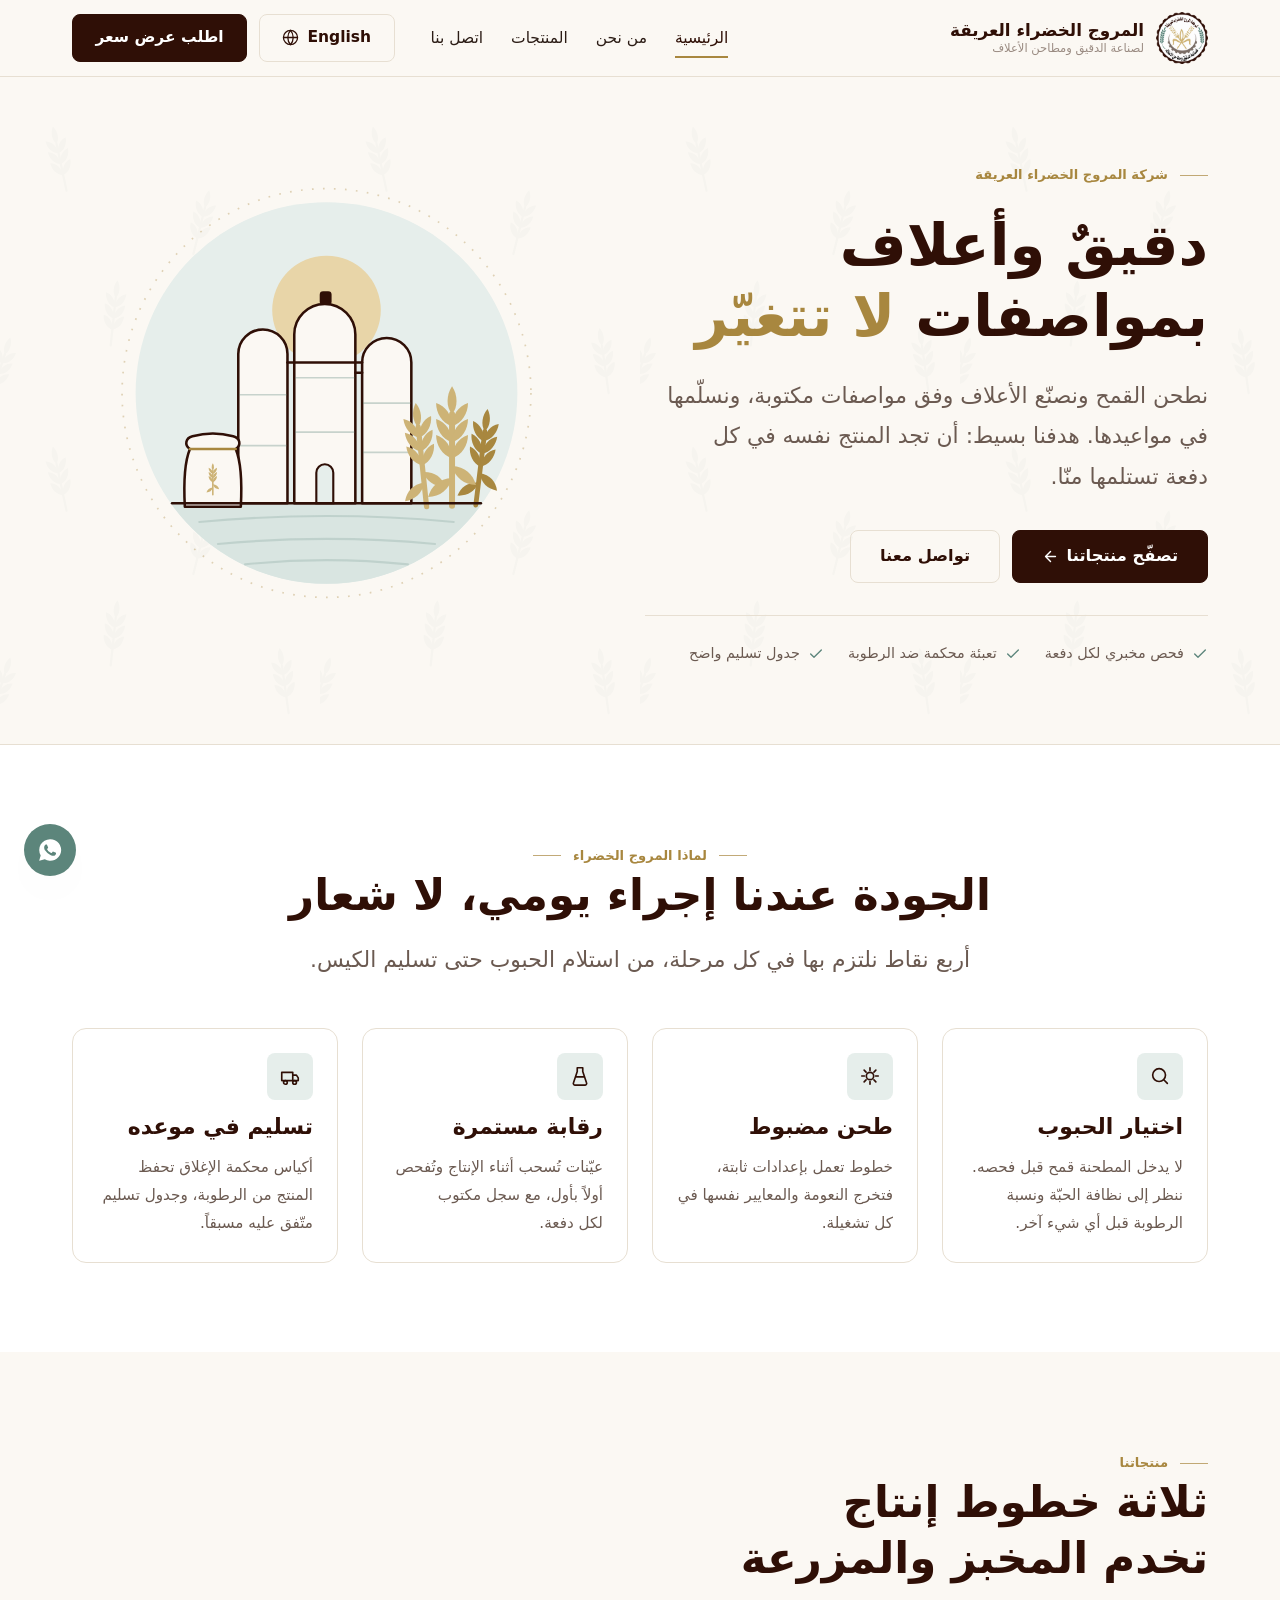
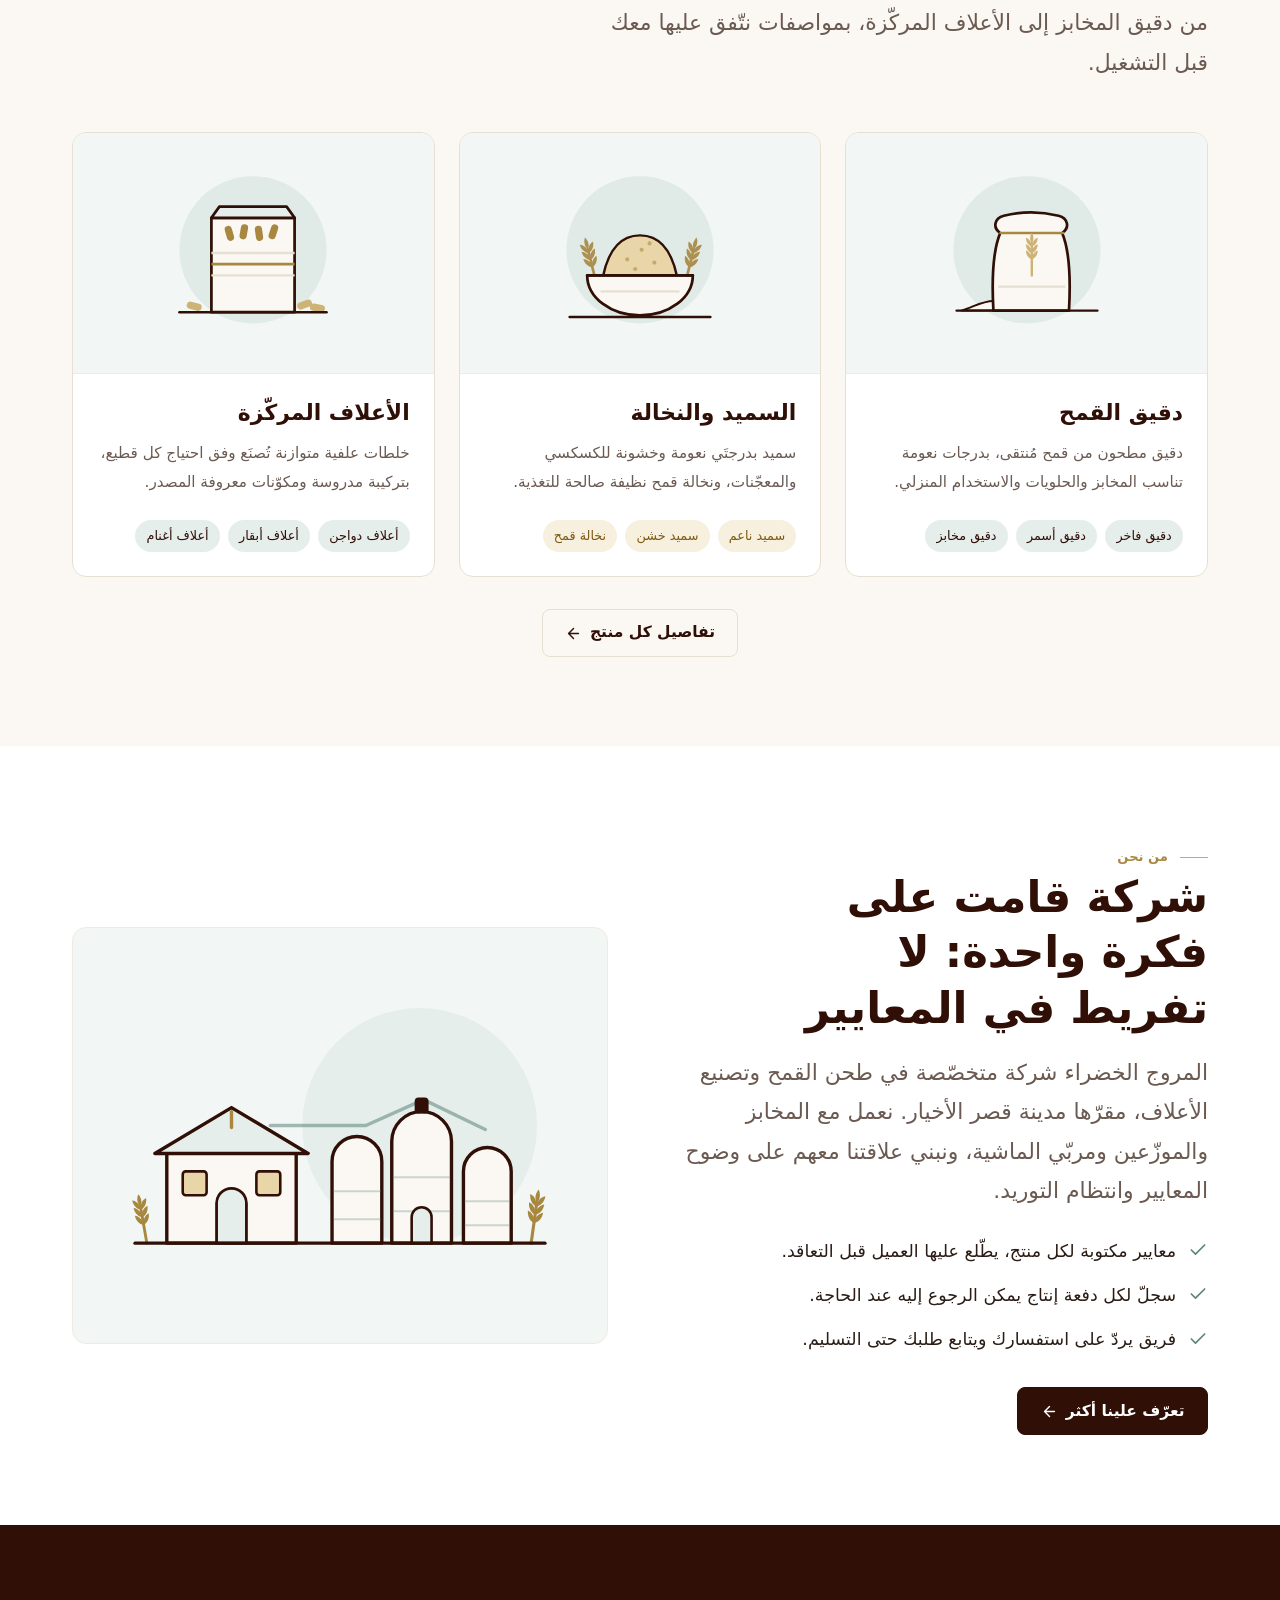
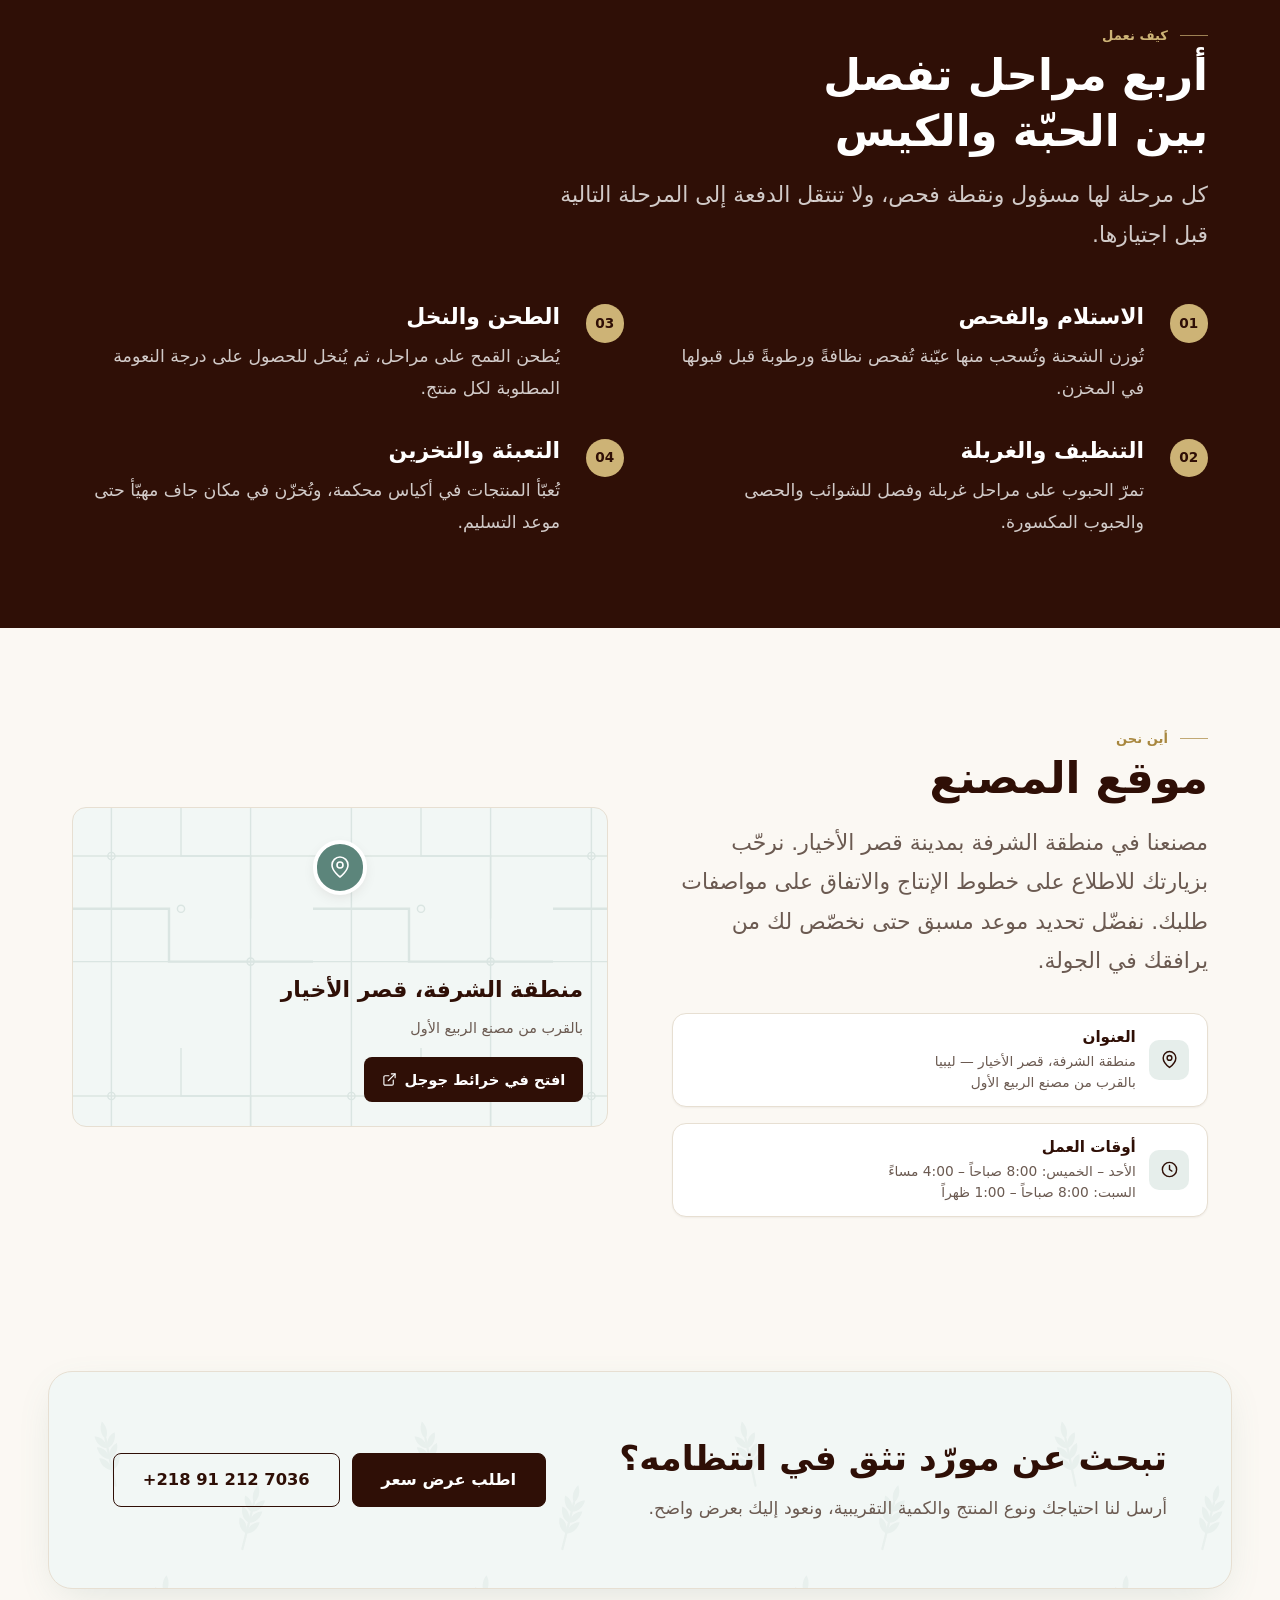
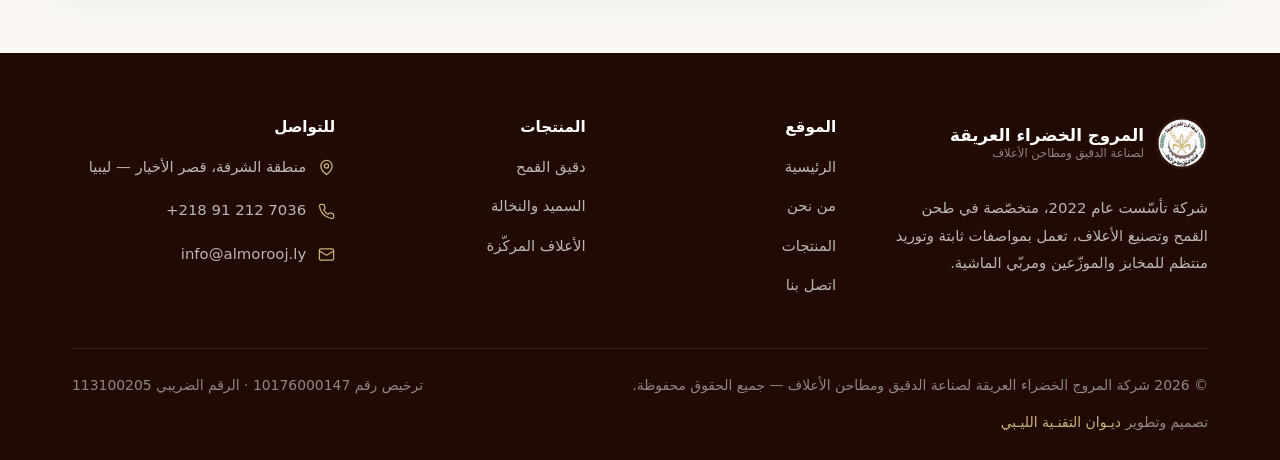
==== index.html @ a8f5e4ac "refactor: remove product offers from JSON-LD schema on index pages" ====
<!DOCTYPE html>
<html lang="ar" dir="rtl">
<head>
<meta charset="utf-8">
<meta name="viewport" content="width=device-width, initial-scale=1">

<title>المروج الخضراء العريقة | صناعة الدقيق ومطاحن الأعلاف</title>
<meta name="description" content="مصنع دقيق وأعلاف في قصر الأخيار، ليبيا. دقيق قمح بأنواعه، سميد ونخالة، وأعلاف مركّزة للدواجن والماشية — بمواصفات ثابتة وتسليم منتظم.">
<meta name="author" content="شركة المروج الخضراء العريقة لصناعة الدقيق ومطاحن الأعلاف">
<meta name="theme-color" content="#2f0f06">
<link rel="canonical" href="https://almorooj.ly/">
<link rel="alternate" hreflang="ar" href="https://almorooj.ly/">
<link rel="alternate" hreflang="en" href="https://almorooj.ly/en/">
<link rel="alternate" hreflang="x-default" href="https://almorooj.ly/">

<!-- مشاركة على الشبكات الاجتماعية -->
<meta property="og:type" content="website">
<meta property="og:locale" content="ar_LY">
<meta property="og:locale:alternate" content="en_US">
<meta property="og:site_name" content="المروج الخضراء العريقة">
<meta property="og:title" content="المروج الخضراء العريقة | صناعة الدقيق ومطاحن الأعلاف">
<meta property="og:description" content="دقيق قمح بأنواعه، سميد ونخالة، وأعلاف مركّزة للدواجن والماشية — بمواصفات ثابتة وتسليم منتظم.">
<meta property="og:url" content="https://almorooj.ly/">
<meta property="og:image" content="https://almorooj.ly/assets/img/og-image.png">
<meta property="og:image:width" content="1200">
<meta property="og:image:height" content="630">
<meta name="twitter:card" content="summary_large_image">

<!-- الأيقونات -->
<link rel="icon" href="assets/img/favicon.svg" type="image/svg+xml">
<link rel="icon" href="assets/img/favicon-32.png" sizes="32x32" type="image/png">
<link rel="icon" href="assets/img/favicon-192.png" sizes="192x192" type="image/png">
<link rel="apple-touch-icon" href="assets/img/apple-touch-icon.png">
<link rel="manifest" href="site.webmanifest">

<!-- الخطوط والأنماط -->
<link rel="preload" href="assets/fonts/ibm-plex-sans-arabic-400-arabic.woff2" as="font" type="font/woff2" crossorigin>
<link rel="preload" href="assets/fonts/ibm-plex-sans-arabic-600-arabic.woff2" as="font" type="font/woff2" crossorigin>
<link rel="stylesheet" href="assets/css/fonts.css">
<link rel="stylesheet" href="assets/css/base.css">
<link rel="stylesheet" href="assets/css/components.css">
<script src="assets/js/main.js" defer></script>
<noscript><style>.reveal { opacity: 1; transform: none; }</style></noscript>

<!-- بيانات منظّمة لمحركات البحث -->
<script type="application/ld+json">
{
  "@context": "https://schema.org",
  "@type": ["Organization", "LocalBusiness"],
  "@id": "https://almorooj.ly/#organization",
  "name": "شركة المروج الخضراء العريقة لصناعة الدقيق ومطاحن الأعلاف",
  "alternateName": "Al Morooj Al Khadra for Flour and Feed Mills",
  "url": "https://almorooj.ly/",
  "logo": "https://almorooj.ly/assets/img/logo.png",
  "image": "https://almorooj.ly/assets/img/og-image.png",
  "description": "صناعة دقيق القمح بأنواعه والسميد والنخالة والأعلاف المركّزة للدواجن والماشية.",
  "foundingDate": "2022",
  "email": "info@almorooj.ly",
  "telephone": "+218-91-212-7036",
  "taxID": "113100205",
  "identifier": [
    {
      "@type": "PropertyValue",
      "name": "رقم الترخيص التجاري",
      "value": "10176000147"
    }
  ],
  "address": {
    "@type": "PostalAddress",
    "streetAddress": "منطقة الشرفة، بالقرب من مصنع الربيع الأول",
    "addressLocality": "قصر الأخيار",
    "addressCountry": "LY"
  },
  "geo": {
    "@type": "GeoCoordinates",
    "latitude": 32.711168,
    "longitude": 13.828488
  },
  "hasMap": "https://www.google.com/maps/search/?api=1&query=32.711167,13.8285",
  "openingHoursSpecification": [
    {
      "@type": "OpeningHoursSpecification",
      "dayOfWeek": ["Sunday", "Monday", "Tuesday", "Wednesday", "Thursday"],
      "opens": "08:00",
      "closes": "16:00"
    },
    {
      "@type": "OpeningHoursSpecification",
      "dayOfWeek": "Saturday",
      "opens": "08:00",
      "closes": "13:00"
    }
  ]
}
</script>
</head>

<body>
<a class="skip-link" href="#main">تخطَّ إلى المحتوى</a>

<!-- ══════════ الترويسة ══════════ -->
<header class="site-header">
  <div class="container site-header__inner">
    <a class="brand" href="index.html" aria-label="المروج الخضراء العريقة — الصفحة الرئيسية">
      <img class="brand__mark" src="assets/img/logo-small.png" alt="" width="160" height="160">
      <span class="brand__text">
        <span class="brand__name">المروج الخضراء العريقة</span>
        <span class="brand__sub">لصناعة الدقيق ومطاحن الأعلاف</span>
      </span>
    </a>

    <button class="nav-toggle" type="button" aria-expanded="false" aria-controls="primary-nav" aria-label="فتح القائمة">
      <span></span>
    </button>

    <nav class="nav" id="primary-nav" aria-label="التنقل الرئيسي">
      <ul class="nav__list">
        <li><a class="nav__link" href="index.html" aria-current="page">الرئيسية</a></li>
        <li><a class="nav__link" href="about.html">من نحن</a></li>
        <li><a class="nav__link" href="products.html">المنتجات</a></li>
        <li><a class="nav__link" href="contact.html">اتصل بنا</a></li>
      </ul>
      <div class="nav__actions">
        <a class="lang-switch" href="en/index.html" hreflang="en" lang="en" dir="ltr">
          <svg viewBox="0 0 24 24" fill="none" stroke="currentColor" stroke-width="1.8" aria-hidden="true"><circle cx="12" cy="12" r="10"/><path d="M2 12h20M12 2a15 15 0 0 1 0 20 15 15 0 0 1 0-20z"/></svg>
          English
        </a>
        <a class="btn" href="contact.html">اطلب عرض سعر</a>
      </div>
    </nav>
  </div>
</header>

<main id="main">

  <!-- ══════════ الواجهة ══════════ -->
  <section class="hero">
    <div class="container hero__inner">
      <div>
        <span class="eyebrow">شركة المروج الخضراء العريقة</span>
        <h1 class="hero__title">دقيقٌ وأعلاف<br>بمواصفات <em>لا تتغيّر</em></h1>
        <p class="hero__text">
          نطحن القمح ونصنّع الأعلاف وفق مواصفات مكتوبة، ونسلّمها في مواعيدها.
          هدفنا بسيط: أن تجد المنتج نفسه في كل دفعة تستلمها منّا.
        </p>

        <div class="hero__actions">
          <a class="btn btn--lg" href="products.html">
            تصفّح منتجاتنا
            <svg class="btn__arrow" viewBox="0 0 24 24" fill="none" stroke="currentColor" stroke-width="2" stroke-linecap="round" stroke-linejoin="round" aria-hidden="true"><path d="M19 12H5m7-7-7 7 7 7"/></svg>
          </a>
          <a class="btn btn--ghost btn--lg" href="contact.html">تواصل معنا</a>
        </div>

        <ul class="hero__badges">
          <li class="hero__badge">
            <svg viewBox="0 0 24 24" fill="none" stroke="currentColor" stroke-width="2" stroke-linecap="round" stroke-linejoin="round" aria-hidden="true"><path d="M20 6 9 17l-5-5"/></svg>
            فحص مخبري لكل دفعة
          </li>
          <li class="hero__badge">
            <svg viewBox="0 0 24 24" fill="none" stroke="currentColor" stroke-width="2" stroke-linecap="round" stroke-linejoin="round" aria-hidden="true"><path d="M20 6 9 17l-5-5"/></svg>
            تعبئة محكمة ضد الرطوبة
          </li>
          <li class="hero__badge">
            <svg viewBox="0 0 24 24" fill="none" stroke="currentColor" stroke-width="2" stroke-linecap="round" stroke-linejoin="round" aria-hidden="true"><path d="M20 6 9 17l-5-5"/></svg>
            جدول تسليم واضح
          </li>
        </ul>
      </div>

      <div class="hero__figure">
        <img src="assets/img/illus-hero.svg" alt="صوامع لتخزين الحبوب وسنابل قمح وكيس دقيق" width="600" height="540" fetchpriority="high">
      </div>
    </div>
  </section>

  <!-- ══════════ المزايا ══════════ -->
  <section class="section section--paper">
    <div class="container">
      <div class="section-head section-head--center reveal">
        <span class="eyebrow">لماذا المروج الخضراء</span>
        <h2>الجودة عندنا إجراء يومي، لا شعار</h2>
        <p>أربع نقاط نلتزم بها في كل مرحلة، من استلام الحبوب حتى تسليم الكيس.</p>
      </div>

      <div class="grid grid--4">
        <article class="feature reveal">
          <span class="feature__icon" aria-hidden="true">
            <svg viewBox="0 0 24 24" fill="none" stroke="currentColor" stroke-width="1.8" stroke-linecap="round" stroke-linejoin="round"><circle cx="11" cy="11" r="7"/><path d="m20 20-3.6-3.6"/></svg>
          </span>
          <h3>اختيار الحبوب</h3>
          <p>لا يدخل المطحنة قمح قبل فحصه. ننظر إلى نظافة الحبّة ونسبة الرطوبة قبل أي شيء آخر.</p>
        </article>

        <article class="feature reveal">
          <span class="feature__icon" aria-hidden="true">
            <svg viewBox="0 0 24 24" fill="none" stroke="currentColor" stroke-width="1.8" stroke-linecap="round" stroke-linejoin="round"><path d="M12 3v3M12 18v3M3 12h3M18 12h3M5.6 5.6l2.1 2.1M16.3 16.3l2.1 2.1M5.6 18.4l2.1-2.1M16.3 7.7l2.1-2.1"/><circle cx="12" cy="12" r="4"/></svg>
          </span>
          <h3>طحن مضبوط</h3>
          <p>خطوط تعمل بإعدادات ثابتة، فتخرج النعومة والمعايير نفسها في كل تشغيلة.</p>
        </article>

        <article class="feature reveal">
          <span class="feature__icon" aria-hidden="true">
            <svg viewBox="0 0 24 24" fill="none" stroke="currentColor" stroke-width="1.8" stroke-linecap="round" stroke-linejoin="round"><path d="M9 3h6v4l4 12a2 2 0 0 1-2 3H7a2 2 0 0 1-2-3l4-12z"/><path d="M8 13h8"/></svg>
          </span>
          <h3>رقابة مستمرة</h3>
          <p>عيّنات تُسحب أثناء الإنتاج وتُفحص أولاً بأول، مع سجل مكتوب لكل دفعة.</p>
        </article>

        <article class="feature reveal">
          <span class="feature__icon" aria-hidden="true">
            <svg viewBox="0 0 24 24" fill="none" stroke="currentColor" stroke-width="1.8" stroke-linecap="round" stroke-linejoin="round"><path d="M3 8h12v9H3zM15 11h4l2 3v3h-6z"/><circle cx="7" cy="19" r="2"/><circle cx="17" cy="19" r="2"/></svg>
          </span>
          <h3>تسليم في موعده</h3>
          <p>أكياس محكمة الإغلاق تحفظ المنتج من الرطوبة، وجدول تسليم متّفق عليه مسبقاً.</p>
        </article>
      </div>
    </div>
  </section>

  <!-- ══════════ المنتجات ══════════ -->
  <section class="section">
    <div class="container">
      <div class="section-head reveal">
        <span class="eyebrow">منتجاتنا</span>
        <h2>ثلاثة خطوط إنتاج تخدم المخبز والمزرعة</h2>
        <p>من دقيق المخابز إلى الأعلاف المركّزة، بمواصفات نتّفق عليها معك قبل التشغيل.</p>
      </div>

      <div class="grid grid--3">
        <article class="product-card reveal">
          <div class="product-card__figure">
            <img src="assets/img/illus-flour.svg" alt="كيس دقيق قمح" width="220" height="220" loading="lazy">
          </div>
          <div class="product-card__body">
            <h3>دقيق القمح</h3>
            <p>دقيق مطحون من قمح مُنتقى، بدرجات نعومة تناسب المخابز والحلويات والاستخدام المنزلي.</p>
            <div class="product-card__list">
              <span class="tag">دقيق فاخر</span>
              <span class="tag">دقيق أسمر</span>
              <span class="tag">دقيق مخابز</span>
            </div>
          </div>
        </article>

        <article class="product-card reveal">
          <div class="product-card__figure">
            <img src="assets/img/illus-semolina.svg" alt="سميد ونخالة قمح" width="220" height="220" loading="lazy">
          </div>
          <div class="product-card__body">
            <h3>السميد والنخالة</h3>
            <p>سميد بدرجتَي نعومة وخشونة للكسكسي والمعجّنات، ونخالة قمح نظيفة صالحة للتغذية.</p>
            <div class="product-card__list">
              <span class="tag tag--wheat">سميد ناعم</span>
              <span class="tag tag--wheat">سميد خشن</span>
              <span class="tag tag--wheat">نخالة قمح</span>
            </div>
          </div>
        </article>

        <article class="product-card reveal">
          <div class="product-card__figure">
            <img src="assets/img/illus-feed.svg" alt="أكياس أعلاف مركّزة" width="220" height="220" loading="lazy">
          </div>
          <div class="product-card__body">
            <h3>الأعلاف المركّزة</h3>
            <p>خلطات علفية متوازنة تُصنَع وفق احتياج كل قطيع، بتركيبة مدروسة ومكوّنات معروفة المصدر.</p>
            <div class="product-card__list">
              <span class="tag">أعلاف دواجن</span>
              <span class="tag">أعلاف أبقار</span>
              <span class="tag">أعلاف أغنام</span>
            </div>
          </div>
        </article>
      </div>

      <p class="text-center" style="margin-block-start: var(--sp-6)">
        <a class="btn btn--ghost" href="products.html">
          تفاصيل كل منتج
          <svg class="btn__arrow" viewBox="0 0 24 24" fill="none" stroke="currentColor" stroke-width="2" stroke-linecap="round" stroke-linejoin="round" aria-hidden="true"><path d="M19 12H5m7-7-7 7 7 7"/></svg>
        </a>
      </p>
    </div>
  </section>

  <!-- ══════════ نبذة ══════════ -->
  <section class="section section--paper">
    <div class="container split">
      <div class="reveal">
        <span class="eyebrow">من نحن</span>
        <h2>شركة قامت على فكرة واحدة: لا تفريط في المعايير</h2>
        <p class="lead" style="margin-block-start: var(--sp-4)">
          المروج الخضراء شركة متخصّصة في طحن القمح وتصنيع الأعلاف، مقرّها مدينة قصر الأخيار. نعمل مع المخابز
          والموزّعين ومربّي الماشية، ونبني علاقتنا معهم على وضوح المعايير وانتظام التوريد.
        </p>
        <ul class="check-list">
          <li>
            <svg viewBox="0 0 24 24" fill="none" stroke="currentColor" stroke-width="2" stroke-linecap="round" stroke-linejoin="round" aria-hidden="true"><path d="M20 6 9 17l-5-5"/></svg>
            <span>معايير مكتوبة لكل منتج، يطّلع عليها العميل قبل التعاقد.</span>
          </li>
          <li>
            <svg viewBox="0 0 24 24" fill="none" stroke="currentColor" stroke-width="2" stroke-linecap="round" stroke-linejoin="round" aria-hidden="true"><path d="M20 6 9 17l-5-5"/></svg>
            <span>سجلّ لكل دفعة إنتاج يمكن الرجوع إليه عند الحاجة.</span>
          </li>
          <li>
            <svg viewBox="0 0 24 24" fill="none" stroke="currentColor" stroke-width="2" stroke-linecap="round" stroke-linejoin="round" aria-hidden="true"><path d="M20 6 9 17l-5-5"/></svg>
            <span>فريق يردّ على استفسارك ويتابع طلبك حتى التسليم.</span>
          </li>
        </ul>
        <p style="margin-block-start: var(--sp-6)">
          <a class="btn" href="about.html">
            تعرّف علينا أكثر
            <svg class="btn__arrow" viewBox="0 0 24 24" fill="none" stroke="currentColor" stroke-width="2" stroke-linecap="round" stroke-linejoin="round" aria-hidden="true"><path d="M19 12H5m7-7-7 7 7 7"/></svg>
          </a>
        </p>
      </div>

      <div class="split__figure reveal">
        <img src="assets/img/illus-mill.svg" alt="مبنى المطحنة وصوامع تخزين الحبوب" width="440" height="320" loading="lazy">
      </div>
    </div>
  </section>

  <!-- ══════════ مراحل الإنتاج ══════════ -->
  <section class="section section--dark">
    <div class="container">
      <div class="section-head reveal">
        <span class="eyebrow">كيف نعمل</span>
        <h2>أربع مراحل تفصل بين الحبّة والكيس</h2>
        <p class="lead">كل مرحلة لها مسؤول ونقطة فحص، ولا تنتقل الدفعة إلى المرحلة التالية قبل اجتيازها.</p>
      </div>

      <div class="grid grid--2" style="--sp-5: var(--sp-6)">
        <ol class="steps reveal">
          <li class="step">
            <h3>الاستلام والفحص</h3>
            <p>تُوزن الشحنة وتُسحب منها عيّنة تُفحص نظافةً ورطوبةً قبل قبولها في المخزن.</p>
          </li>
          <li class="step">
            <h3>التنظيف والغربلة</h3>
            <p>تمرّ الحبوب على مراحل غربلة وفصل للشوائب والحصى والحبوب المكسورة.</p>
          </li>
        </ol>
        <ol class="steps reveal" start="3">
          <li class="step" style="counter-increment: step 3">
            <h3>الطحن والنخل</h3>
            <p>يُطحن القمح على مراحل، ثم يُنخل للحصول على درجة النعومة المطلوبة لكل منتج.</p>
          </li>
          <li class="step">
            <h3>التعبئة والتخزين</h3>
            <p>تُعبّأ المنتجات في أكياس محكمة، وتُخزّن في مكان جاف مهيّأ حتى موعد التسليم.</p>
          </li>
        </ol>
      </div>
    </div>
  </section>

  <!-- ══════════ الموقع ══════════ -->
  <section class="section">
    <div class="container split">
      <div class="reveal">
        <span class="eyebrow">أين نحن</span>
        <h2>موقع المصنع</h2>
        <p class="lead" style="margin-block-start: var(--sp-4)">
          مصنعنا في منطقة الشرفة بمدينة قصر الأخيار. نرحّب بزيارتك للاطلاع على خطوط الإنتاج والاتفاق على مواصفات طلبك.
          نفضّل تحديد موعد مسبق حتى نخصّص لك من يرافقك في الجولة.
        </p>

        <div class="grid" style="margin-block-start: var(--sp-6); gap: var(--sp-4)">
          <div class="contact-card">
            <span class="contact-card__icon" aria-hidden="true">
              <svg viewBox="0 0 24 24" fill="none" stroke="currentColor" stroke-width="1.8" stroke-linecap="round" stroke-linejoin="round"><path d="M20 10c0 6-8 12-8 12s-8-6-8-12a8 8 0 0 1 16 0z"/><circle cx="12" cy="10" r="3"/></svg>
            </span>
            <div>
              <h3>العنوان</h3>
              <p>منطقة الشرفة، قصر الأخيار — ليبيا<br><span class="muted">بالقرب من مصنع الربيع الأول</span></p>
            </div>
          </div>

          <div class="contact-card">
            <span class="contact-card__icon" aria-hidden="true">
              <svg viewBox="0 0 24 24" fill="none" stroke="currentColor" stroke-width="1.8" stroke-linecap="round" stroke-linejoin="round"><circle cx="12" cy="12" r="9"/><path d="M12 7v5l3 2"/></svg>
            </span>
            <div>
              <h3>أوقات العمل</h3>
              <p>الأحد – الخميس: 8:00 صباحاً – 4:00 مساءً<br>السبت: 8:00 صباحاً – 1:00 ظهراً</p>
            </div>
          </div>
        </div>
      </div>

      <!-- ضغطة واحدة تفتح تطبيق خرائط جوجل على الجوال، أو تبويباً جديداً على الحاسوب -->
      <a class="map-card reveal" href="https://www.google.com/maps/search/?api=1&amp;query=32.711167%2C13.8285" target="_blank" rel="noopener">
        <span class="map-card__pin" aria-hidden="true">
          <svg viewBox="0 0 24 24" fill="none" stroke="currentColor" stroke-width="1.6" stroke-linecap="round" stroke-linejoin="round"><path d="M20 10c0 6-8 12-8 12s-8-6-8-12a8 8 0 0 1 16 0z"/><circle cx="12" cy="10" r="3"/></svg>
        </span>
        <span class="map-card__body">
          <strong>منطقة الشرفة، قصر الأخيار</strong>
          <small>بالقرب من مصنع الربيع الأول</small>
        </span>
        <span class="map-card__cta">
          افتح في خرائط جوجل
          <svg viewBox="0 0 24 24" fill="none" stroke="currentColor" stroke-width="1.8" stroke-linecap="round" stroke-linejoin="round" aria-hidden="true"><path d="M15 3h6v6"/><path d="M10 14 21 3"/><path d="M18 13v6a2 2 0 0 1-2 2H5a2 2 0 0 1-2-2V8a2 2 0 0 1 2-2h6"/></svg>
        </span>
      </a>
    </div>
  </section>

  <!-- ══════════ دعوة للتواصل ══════════ -->
  <section class="cta-band">
    <div class="container cta-band__inner">
      <div>
        <h2>تبحث عن مورّد تثق في انتظامه؟</h2>
        <p>أرسل لنا احتياجك ونوع المنتج والكمية التقريبية، ونعود إليك بعرض واضح.</p>
      </div>
      <div class="cta-band__actions">
        <a class="btn btn--light btn--lg" href="contact.html">اطلب عرض سعر</a>
        <a class="btn btn--wheat btn--lg" href="tel:+218912127036" dir="ltr">+218 91 212 7036</a>
      </div>
    </div>
  </section>

</main>

<!-- ══════════ التذييل ══════════ -->
<footer class="site-footer">
  <div class="container">
    <div class="site-footer__grid">
      <div>
        <div class="brand">
          <img class="brand__mark" src="assets/img/logo-small.png" alt="" width="160" height="160" loading="lazy">
          <span class="brand__text">
            <span class="brand__name">المروج الخضراء العريقة</span>
            <span class="brand__sub">لصناعة الدقيق ومطاحن الأعلاف</span>
          </span>
        </div>
        <p class="site-footer__about">
          شركة تأسّست عام <span dir="ltr">2022</span>، متخصّصة في طحن القمح وتصنيع الأعلاف،
          تعمل بمواصفات ثابتة وتوريد منتظم للمخابز والموزّعين ومربّي الماشية.
        </p>
      </div>

      <nav aria-label="روابط الموقع">
        <h4>الموقع</h4>
        <ul class="footer-links">
          <li><a href="index.html">الرئيسية</a></li>
          <li><a href="about.html">من نحن</a></li>
          <li><a href="products.html">المنتجات</a></li>
          <li><a href="contact.html">اتصل بنا</a></li>
        </ul>
      </nav>

      <nav aria-label="روابط المنتجات">
        <h4>المنتجات</h4>
        <ul class="footer-links">
          <li><a href="products.html#flour">دقيق القمح</a></li>
          <li><a href="products.html#semolina">السميد والنخالة</a></li>
          <li><a href="products.html#feed">الأعلاف المركّزة</a></li>
        </ul>
      </nav>

      <div>
        <h4>للتواصل</h4>
        <ul class="footer-contact">
          <li>
            <svg viewBox="0 0 24 24" fill="none" stroke="currentColor" stroke-width="1.8" stroke-linecap="round" stroke-linejoin="round" aria-hidden="true"><path d="M20 10c0 6-8 12-8 12s-8-6-8-12a8 8 0 0 1 16 0z"/><circle cx="12" cy="10" r="3"/></svg>
            <span>منطقة الشرفة، قصر الأخيار — ليبيا</span>
          </li>
          <li>
            <svg viewBox="0 0 24 24" fill="none" stroke="currentColor" stroke-width="1.8" stroke-linecap="round" stroke-linejoin="round" aria-hidden="true"><path d="M22 16.9v3a2 2 0 0 1-2.2 2 19.8 19.8 0 0 1-8.6-3.1 19.5 19.5 0 0 1-6-6A19.8 19.8 0 0 1 2.1 4.2 2 2 0 0 1 4.1 2h3a2 2 0 0 1 2 1.7c.1 1 .4 1.9.7 2.8a2 2 0 0 1-.5 2.1L8.1 9.9a16 16 0 0 0 6 6l1.3-1.3a2 2 0 0 1 2.1-.4c.9.3 1.8.5 2.8.6a2 2 0 0 1 1.7 2.1z"/></svg>
            <a href="tel:+218912127036" dir="ltr">+218 91 212 7036</a>
          </li>
          <li>
            <svg viewBox="0 0 24 24" fill="none" stroke="currentColor" stroke-width="1.8" stroke-linecap="round" stroke-linejoin="round" aria-hidden="true"><rect x="2" y="4" width="20" height="16" rx="2"/><path d="m2 7 10 6 10-6"/></svg>
            <a href="mailto:info@almorooj.ly" dir="ltr">info@almorooj.ly</a>
          </li>
        </ul>
      </div>
    </div>

    <div class="site-footer__bottom">
      <p>© <span data-year>2026</span> شركة المروج الخضراء العريقة لصناعة الدقيق ومطاحن الأعلاف — جميع الحقوق محفوظة.</p>
      <p>ترخيص رقم <span dir="ltr">10176000147</span> · الرقم الضريبي <span dir="ltr">113100205</span></p>
      <p class="site-footer__credit">تصميم وتطوير <a href="https://yosef.ly" target="_blank" rel="noopener">ديـوان التقنـية الليـبي</a></p>
    </div>
  </div>
</footer>

<a class="whatsapp-fab" href="https://wa.me/218912127036" target="_blank" rel="noopener" aria-label="تواصل عبر واتساب">
  <svg viewBox="0 0 24 24" fill="currentColor" aria-hidden="true"><path d="M12 2a10 10 0 0 0-8.6 15L2 22l5.2-1.4A10 10 0 1 0 12 2zm5.2 14.1c-.2.6-1.2 1.2-1.7 1.2-.5.1-1 .2-3.2-.7a11.4 11.4 0 0 1-4.7-4.1c-.3-.5-1-1.5-1-2.9 0-1.3.7-2 1-2.3.2-.3.5-.3.7-.3h.5c.2 0 .4 0 .6.5l.8 2c.1.2.1.4 0 .5l-.4.5-.3.4c-.1.1-.3.3-.1.6.2.3.7 1.2 1.5 1.9 1 .9 1.9 1.2 2.2 1.3.3.1.4.1.6-.1l.8-1c.2-.2.4-.2.6-.1l2 .9c.2.1.4.2.4.3.1.1.1.6-.1 1.2z"/></svg>
</a>

</body>
</html>
---- assets/css/fonts.css ----
/* IBM Plex Sans Arabic — SIL Open Font License 1.1
   Self-hosted for speed and privacy (no third-party requests).
   Source: https://fonts.google.com/specimen/IBM+Plex+Sans+Arabic */

/* arabic */
@font-face {
  font-family: 'IBM Plex Sans Arabic';
  font-style: normal;
  font-weight: 400;
  font-display: swap;
  src: url('../fonts/ibm-plex-sans-arabic-400-arabic.woff2') format('woff2');
  unicode-range: U+0600-06FF, U+0750-077F, U+0870-088E, U+0890-0891, U+0897-08E1, U+08E3-08FF, U+200C-200E, U+2010-2011, U+204F, U+2E41, U+FB50-FDFF, U+FE70-FE74, U+FE76-FEFC, U+102E0-102FB, U+10E60-10E7E, U+10EC2-10EC4, U+10EFC-10EFF, U+1EE00-1EE03, U+1EE05-1EE1F, U+1EE21-1EE22, U+1EE24, U+1EE27, U+1EE29-1EE32, U+1EE34-1EE37, U+1EE39, U+1EE3B, U+1EE42, U+1EE47, U+1EE49, U+1EE4B, U+1EE4D-1EE4F, U+1EE51-1EE52, U+1EE54, U+1EE57, U+1EE59, U+1EE5B, U+1EE5D, U+1EE5F, U+1EE61-1EE62, U+1EE64, U+1EE67-1EE6A, U+1EE6C-1EE72, U+1EE74-1EE77, U+1EE79-1EE7C, U+1EE7E, U+1EE80-1EE89, U+1EE8B-1EE9B, U+1EEA1-1EEA3, U+1EEA5-1EEA9, U+1EEAB-1EEBB, U+1EEF0-1EEF1;
}

/* latin */
@font-face {
  font-family: 'IBM Plex Sans Arabic';
  font-style: normal;
  font-weight: 400;
  font-display: swap;
  src: url('../fonts/ibm-plex-sans-arabic-400-latin.woff2') format('woff2');
  unicode-range: U+0000-00FF, U+0131, U+0152-0153, U+02BB-02BC, U+02C6, U+02DA, U+02DC, U+0304, U+0308, U+0329, U+2000-206F, U+20AC, U+2122, U+2191, U+2193, U+2212, U+2215, U+FEFF, U+FFFD;
}

/* arabic */
@font-face {
  font-family: 'IBM Plex Sans Arabic';
  font-style: normal;
  font-weight: 500;
  font-display: swap;
  src: url('../fonts/ibm-plex-sans-arabic-500-arabic.woff2') format('woff2');
  unicode-range: U+0600-06FF, U+0750-077F, U+0870-088E, U+0890-0891, U+0897-08E1, U+08E3-08FF, U+200C-200E, U+2010-2011, U+204F, U+2E41, U+FB50-FDFF, U+FE70-FE74, U+FE76-FEFC, U+102E0-102FB, U+10E60-10E7E, U+10EC2-10EC4, U+10EFC-10EFF, U+1EE00-1EE03, U+1EE05-1EE1F, U+1EE21-1EE22, U+1EE24, U+1EE27, U+1EE29-1EE32, U+1EE34-1EE37, U+1EE39, U+1EE3B, U+1EE42, U+1EE47, U+1EE49, U+1EE4B, U+1EE4D-1EE4F, U+1EE51-1EE52, U+1EE54, U+1EE57, U+1EE59, U+1EE5B, U+1EE5D, U+1EE5F, U+1EE61-1EE62, U+1EE64, U+1EE67-1EE6A, U+1EE6C-1EE72, U+1EE74-1EE77, U+1EE79-1EE7C, U+1EE7E, U+1EE80-1EE89, U+1EE8B-1EE9B, U+1EEA1-1EEA3, U+1EEA5-1EEA9, U+1EEAB-1EEBB, U+1EEF0-1EEF1;
}

/* latin */
@font-face {
  font-family: 'IBM Plex Sans Arabic';
  font-style: normal;
  font-weight: 500;
  font-display: swap;
  src: url('../fonts/ibm-plex-sans-arabic-500-latin.woff2') format('woff2');
  unicode-range: U+0000-00FF, U+0131, U+0152-0153, U+02BB-02BC, U+02C6, U+02DA, U+02DC, U+0304, U+0308, U+0329, U+2000-206F, U+20AC, U+2122, U+2191, U+2193, U+2212, U+2215, U+FEFF, U+FFFD;
}

/* arabic */
@font-face {
  font-family: 'IBM Plex Sans Arabic';
  font-style: normal;
  font-weight: 600;
  font-display: swap;
  src: url('../fonts/ibm-plex-sans-arabic-600-arabic.woff2') format('woff2');
  unicode-range: U+0600-06FF, U+0750-077F, U+0870-088E, U+0890-0891, U+0897-08E1, U+08E3-08FF, U+200C-200E, U+2010-2011, U+204F, U+2E41, U+FB50-FDFF, U+FE70-FE74, U+FE76-FEFC, U+102E0-102FB, U+10E60-10E7E, U+10EC2-10EC4, U+10EFC-10EFF, U+1EE00-1EE03, U+1EE05-1EE1F, U+1EE21-1EE22, U+1EE24, U+1EE27, U+1EE29-1EE32, U+1EE34-1EE37, U+1EE39, U+1EE3B, U+1EE42, U+1EE47, U+1EE49, U+1EE4B, U+1EE4D-1EE4F, U+1EE51-1EE52, U+1EE54, U+1EE57, U+1EE59, U+1EE5B, U+1EE5D, U+1EE5F, U+1EE61-1EE62, U+1EE64, U+1EE67-1EE6A, U+1EE6C-1EE72, U+1EE74-1EE77, U+1EE79-1EE7C, U+1EE7E, U+1EE80-1EE89, U+1EE8B-1EE9B, U+1EEA1-1EEA3, U+1EEA5-1EEA9, U+1EEAB-1EEBB, U+1EEF0-1EEF1;
}

/* latin */
@font-face {
  font-family: 'IBM Plex Sans Arabic';
  font-style: normal;
  font-weight: 600;
  font-display: swap;
  src: url('../fonts/ibm-plex-sans-arabic-600-latin.woff2') format('woff2');
  unicode-range: U+0000-00FF, U+0131, U+0152-0153, U+02BB-02BC, U+02C6, U+02DA, U+02DC, U+0304, U+0308, U+0329, U+2000-206F, U+20AC, U+2122, U+2191, U+2193, U+2212, U+2215, U+FEFF, U+FFFD;
}

/* arabic */
@font-face {
  font-family: 'IBM Plex Sans Arabic';
  font-style: normal;
  font-weight: 700;
  font-display: swap;
  src: url('../fonts/ibm-plex-sans-arabic-700-arabic.woff2') format('woff2');
  unicode-range: U+0600-06FF, U+0750-077F, U+0870-088E, U+0890-0891, U+0897-08E1, U+08E3-08FF, U+200C-200E, U+2010-2011, U+204F, U+2E41, U+FB50-FDFF, U+FE70-FE74, U+FE76-FEFC, U+102E0-102FB, U+10E60-10E7E, U+10EC2-10EC4, U+10EFC-10EFF, U+1EE00-1EE03, U+1EE05-1EE1F, U+1EE21-1EE22, U+1EE24, U+1EE27, U+1EE29-1EE32, U+1EE34-1EE37, U+1EE39, U+1EE3B, U+1EE42, U+1EE47, U+1EE49, U+1EE4B, U+1EE4D-1EE4F, U+1EE51-1EE52, U+1EE54, U+1EE57, U+1EE59, U+1EE5B, U+1EE5D, U+1EE5F, U+1EE61-1EE62, U+1EE64, U+1EE67-1EE6A, U+1EE6C-1EE72, U+1EE74-1EE77, U+1EE79-1EE7C, U+1EE7E, U+1EE80-1EE89, U+1EE8B-1EE9B, U+1EEA1-1EEA3, U+1EEA5-1EEA9, U+1EEAB-1EEBB, U+1EEF0-1EEF1;
}

/* latin */
@font-face {
  font-family: 'IBM Plex Sans Arabic';
  font-style: normal;
  font-weight: 700;
  font-display: swap;
  src: url('../fonts/ibm-plex-sans-arabic-700-latin.woff2') format('woff2');
  unicode-range: U+0000-00FF, U+0131, U+0152-0153, U+02BB-02BC, U+02C6, U+02DA, U+02DC, U+0304, U+0308, U+0329, U+2000-206F, U+20AC, U+2122, U+2191, U+2193, U+2212, U+2215, U+FEFF, U+FFFD;
}
---- assets/css/base.css ----
/* =========================================================
   base.css — المتغيرات، إعادة الضبط، التيبوغرافيا، الشبكة
   شركة المروج الخضراء العريقة لصناعة الدقيق ومطاحن الأعلاف
   ========================================================= */

/* ---------- 1. المتغيرات (Design Tokens) ---------- */
:root {
  /* ---------------------------------------------------------
     الألوان — مأخوذة مباشرة من شعار الشركة:
     البنّي الداكن للإطار والخط، الأخضر المريمي للسنابل الجانبية،
     القمحي للسنابل الوسطى، والبيج الرمادي للترس.
     --------------------------------------------------------- */
  --c-brown: #2f0f06; /* لون الإطار في الشعار — اللون الأساسي */
  --c-brown-deep: #200a03; /* أغمق درجة — التذييل */
  --c-brown-soft: #57342a; /* درجة أفتح للتحويم */

  --c-sage: #5c857b; /* أخضر السنابل الجانبية */
  --c-sage-bright: #6e9b90;
  --c-sage-tint: #e6eeeb;
  --c-sage-wash: #f2f7f5;

  --c-gold: #a8873f; /* درجة أغمق من قمحي الشعار لتباين النص */
  --c-gold-bright: #cdb376; /* القمحي كما هو في الشعار */
  --c-gold-tint: #f7f0df;

  --c-taupe: #9c918a; /* بيج الترس */

  --c-ink: #2b1c15;
  --c-ink-soft: #6b5a51;
  --c-ink-faint: #9a8b82;

  --c-sand: #fbf8f3;
  --c-sand-deep: #f4efe5;
  --c-paper: #ffffff;
  --c-line: #e7dfd2;
  --c-line-soft: #f0eae0;

  /* أدوار الألوان */
  --bg: var(--c-sand);
  --surface: var(--c-paper);
  --text: var(--c-ink);
  --text-muted: var(--c-ink-soft);
  --brand: var(--c-brown);
  --accent: var(--c-gold);

  /* التيبوغرافيا */
  --font-ar: 'IBM Plex Sans Arabic', 'Segoe UI', system-ui, sans-serif;
  --font-num: 'IBM Plex Sans Arabic', ui-monospace, monospace;

  --step--1: clamp(0.82rem, 0.79rem + 0.14vw, 0.9rem);
  --step-0: clamp(1rem, 0.97rem + 0.16vw, 1.09rem);
  --step-1: clamp(1.19rem, 1.13rem + 0.31vw, 1.37rem);
  --step-2: clamp(1.42rem, 1.31rem + 0.53vw, 1.72rem);
  --step-3: clamp(1.69rem, 1.51rem + 0.87vw, 2.16rem);
  --step-4: clamp(2.01rem, 1.74rem + 1.36vw, 2.72rem);
  --step-5: clamp(2.4rem, 1.96rem + 2.2vw, 3.6rem);

  /* المسافات — سلّم متناسق */
  --sp-1: 0.25rem;
  --sp-2: 0.5rem;
  --sp-3: 0.75rem;
  --sp-4: 1rem;
  --sp-5: 1.5rem;
  --sp-6: 2rem;
  --sp-7: 3rem;
  --sp-8: 4rem;
  --sp-9: 6rem;
  --sp-10: 8rem;

  /* القياسات */
  --container: 74rem;
  --container-narrow: 52rem;
  --radius-sm: 4px;
  --radius: 8px;
  --radius-lg: 14px;

  /* الظلال — خفيفة جداً، تعتمد على الحدود لا على الضبابية */
  --shadow-sm: 0 1px 2px rgba(47, 15, 6, 0.05);
  --shadow: 0 4px 16px -6px rgba(47, 15, 6, 0.16);
  --shadow-lg: 0 18px 40px -22px rgba(47, 15, 6, 0.34);

  --ease: cubic-bezier(0.32, 0.72, 0.28, 1);
  --dur: 0.28s;

  --header-h: 4.75rem;
}

/* ---------- 2. إعادة الضبط ---------- */
*,
*::before,
*::after {
  box-sizing: border-box;
}

* {
  margin: 0;
}

html {
  -webkit-text-size-adjust: 100%;
  scroll-behavior: smooth;
  scroll-padding-top: calc(var(--header-h) + 1rem);
}

body {
  display: flex;
  flex-direction: column;
  min-height: 100vh;
  font-family: var(--font-ar);
  font-size: var(--step-0);
  font-weight: 400;
  line-height: 1.85;
  color: var(--text);
  background-color: var(--bg);
  -webkit-font-smoothing: antialiased;
  -moz-osx-font-smoothing: grayscale;
  text-rendering: optimizeLegibility;
  overflow-x: hidden;
}

main {
  flex: 1 0 auto;
}

img,
svg,
picture,
video,
iframe {
  display: block;
  max-width: 100%;
}

img,
svg {
  height: auto;
}

button,
input,
select,
textarea {
  font: inherit;
  color: inherit;
}

ul,
ol {
  padding: 0;
  list-style: none;
}

a {
  color: inherit;
  text-decoration: none;
}

/* ---------- 3. التيبوغرافيا ---------- */
h1,
h2,
h3,
h4 {
  font-weight: 600;
  line-height: 1.35;
  color: var(--c-brown);
  text-wrap: balance;
}

h1 {
  font-size: var(--step-5);
  font-weight: 700;
  line-height: 1.22;
}

h2 {
  font-size: var(--step-4);
  line-height: 1.28;
}

/* إلغاء تباعد الحروف (letter-spacing) في النصوص العربية على متصفحات أبل (Safari / WebKit) لمنع تفكك الحروف */
html[lang="ar"],
[dir="rtl"],
:lang(ar) {
  letter-spacing: normal;
}

[dir="rtl"] *,
:lang(ar) * {
  letter-spacing: normal !important;
}

h3 {
  font-size: var(--step-2);
}

h4 {
  font-size: var(--step-1);
}

p {
  text-wrap: pretty;
}

strong {
  font-weight: 600;
  color: var(--c-brown);
}

/* الأرقام دائماً بالاتجاه اللاتيني حتى داخل نص عربي */
.num,
time,
[dir='ltr'] {
  font-variant-numeric: tabular-nums;
}

.lead {
  font-size: var(--step-1);
  line-height: 1.8;
  color: var(--text-muted);
}

::selection {
  background: var(--c-brown);
  color: var(--c-sand);
}

/* ---------- 4. الحاويات والشبكة ---------- */
.container {
  width: 100%;
  max-width: var(--container);
  margin-inline: auto;
  padding-inline: var(--sp-5);
}

.container--narrow {
  max-width: var(--container-narrow);
}

.section {
  padding-block: clamp(var(--sp-8), 7vw, var(--sp-10));
}

.section--tight {
  padding-block: clamp(var(--sp-7), 5vw, var(--sp-8));
}

.section--sand {
  background-color: var(--c-sand-deep);
}

.section--paper {
  background-color: var(--c-paper);
}

.section--dark {
  background-color: var(--c-brown);
  color: var(--c-sand);
}

/* قسم بالأخضر المريمي — يُستعمل للتنويع بين الأقسام الداكنة */
.section--sage {
  background-color: var(--c-sage);
  color: rgba(255, 255, 255, 0.9);
}

.section--dark h2,
.section--dark h3,
.section--sage h2,
.section--sage h3 {
  color: var(--c-paper);
}

.grid {
  display: grid;
  gap: var(--sp-5);
}

.grid--2 {
  grid-template-columns: repeat(auto-fit, minmax(min(20rem, 100%), 1fr));
}

.grid--3 {
  grid-template-columns: repeat(auto-fit, minmax(min(16.5rem, 100%), 1fr));
}

.grid--4 {
  grid-template-columns: repeat(auto-fit, minmax(min(13rem, 100%), 1fr));
}

/* ---------- 5. أدوات مساعدة ---------- */
.text-center {
  text-align: center;
}

.muted {
  color: var(--text-muted);
}

.visually-hidden {
  position: absolute;
  width: 1px;
  height: 1px;
  padding: 0;
  margin: -1px;
  overflow: hidden;
  clip-path: inset(50%);
  white-space: nowrap;
  border: 0;
}

.skip-link {
  position: absolute;
  inset-block-start: -100%;
  inset-inline-start: var(--sp-4);
  z-index: 999;
  padding: var(--sp-3) var(--sp-5);
  color: var(--c-paper);
  background: var(--c-brown);
  border-radius: 0 0 var(--radius) var(--radius);
}

.skip-link:focus-visible {
  inset-block-start: 0;
}

:where(a, button, input, textarea, select, [tabindex]):focus-visible {
  outline: 2px solid var(--c-sage-bright);
  outline-offset: 3px;
  border-radius: var(--radius-sm);
}

/* ---------- 6. الحركة ---------- */
.reveal {
  opacity: 0;
  transform: translateY(14px);
  transition: opacity 0.7s var(--ease), transform 0.7s var(--ease);
}

.reveal.is-visible {
  opacity: 1;
  transform: none;
}

@media (prefers-reduced-motion: reduce) {
  html {
    scroll-behavior: auto;
  }

  *,
  *::before,
  *::after {
    animation-duration: 0.01ms !important;
    animation-iteration-count: 1 !important;
    transition-duration: 0.01ms !important;
  }

  .reveal {
    opacity: 1;
    transform: none;
  }
}

/* ---------- 7. الطباعة على الورق ---------- */
@media print {
  .site-header,
  .site-footer,
  .cta-band,
  .nav-toggle {
    display: none !important;
  }

  body {
    background: #fff;
    color: #000;
  }
}
---- assets/css/components.css ----
/* =========================================================
   components.css — الترويسة، الأزرار، البطاقات، الأقسام، التذييل
   ========================================================= */

/* ---------- الشريط العلوي ---------- */
.topbar {
  background: var(--c-brown);
  color: rgba(255, 255, 255, 0.82);
  font-size: var(--step--1);
  line-height: 1.6;
}

.topbar__inner {
  display: flex;
  flex-wrap: wrap;
  gap: var(--sp-2) var(--sp-5);
  align-items: center;
  justify-content: space-between;
  min-height: 2.5rem;
  padding-block: var(--sp-2);
}

.topbar__list {
  display: flex;
  flex-wrap: wrap;
  gap: var(--sp-2) var(--sp-5);
  align-items: center;
}

.topbar__item {
  display: inline-flex;
  gap: var(--sp-2);
  align-items: center;
  transition: color var(--dur) var(--ease);
}

.topbar__item:hover {
  color: #fff;
}

.topbar__item svg {
  width: 15px;
  height: 15px;
  flex: none;
  opacity: 0.7;
}

.topbar__tagline {
  display: none;
}

@media (min-width: 56em) {
  .topbar__tagline {
    display: block;
  }
}

/* ---------- الترويسة ---------- */
.site-header {
  position: sticky;
  inset-block-start: 0;
  z-index: 100;
  background: rgba(251, 248, 243, 0.94);
  border-block-end: 1px solid var(--c-line);
  backdrop-filter: saturate(1.4) blur(8px);
  transition: box-shadow var(--dur) var(--ease);
}

.site-header.is-stuck {
  box-shadow: 0 1px 14px -6px rgba(47, 15, 6, 0.22);
}

.site-header__inner {
  display: flex;
  gap: var(--sp-5);
  align-items: center;
  justify-content: space-between;
  min-height: var(--header-h);
}

/* الشعار */
.brand {
  display: inline-flex;
  gap: var(--sp-3);
  align-items: center;
  flex: none;
}

/* الشعار ختم دائري مفصّل — يحتاج حجماً أكبر قليلاً حتى يُقرأ */
.brand__mark {
  width: 3.25rem;
  height: 3.25rem;
  flex: none;
}

.brand__text {
  display: flex;
  flex-direction: column;
  line-height: 1.25;
}

.brand__name {
  font-size: 1.05rem;
  font-weight: 700;
  color: var(--c-brown);
}

.brand__sub {
  font-size: 0.72rem;
  font-weight: 500;
  color: var(--c-ink-faint);
}


/* التنقل */
.nav {
  display: flex;
  gap: var(--sp-5);
  align-items: center;
}

.nav__list {
  display: flex;
  gap: var(--sp-1);
  align-items: center;
}

.nav__link {
  position: relative;
  display: block;
  padding: var(--sp-2) var(--sp-3);
  font-size: 0.97rem;
  font-weight: 500;
  color: var(--c-ink);
  border-radius: var(--radius-sm);
  transition: color var(--dur) var(--ease);
}

.nav__link::after {
  content: '';
  position: absolute;
  inset-block-end: 0.15rem;
  inset-inline: var(--sp-3);
  height: 2px;
  background: var(--c-gold);
  transform: scaleX(0);
  transform-origin: var(--origin, right);
  transition: transform var(--dur) var(--ease);
}

.nav__link:hover,
.nav__link[aria-current='page'] {
  color: var(--c-brown);
}

.nav__link:hover::after,
.nav__link[aria-current='page']::after {
  transform: scaleX(1);
}

.nav__actions {
  display: flex;
  gap: var(--sp-3);
  align-items: center;
}

/* مبدّل اللغة */
.lang-switch {
  display: inline-flex;
  gap: var(--sp-2);
  align-items: center;
  padding: 0.7rem 1.4rem;
  font-size: 0.97rem;
  font-weight: 600;
  line-height: 1.5;
  color: var(--c-brown);
  background: transparent;
  border: 1px solid var(--c-line);
  border-radius: var(--radius);
  transition: background var(--dur) var(--ease), border-color var(--dur) var(--ease), transform var(--dur) var(--ease);
}

.lang-switch:hover {
  background: var(--c-sage-tint);
  border-color: var(--c-sage);
  transform: translateY(-1px);
}

.lang-switch:active {
  transform: none;
}

.lang-switch svg {
  width: 17px;
  height: 17px;
  flex: none;
}

/* زر القائمة للجوال */
.nav-toggle {
  display: grid;
  place-items: center;
  width: 2.75rem;
  height: 2.75rem;
  padding: 0;
  background: none;
  border: 1px solid var(--c-line);
  border-radius: var(--radius);
  cursor: pointer;
}

.nav-toggle span {
  position: relative;
  display: block;
  width: 18px;
  height: 1.5px;
  background: var(--c-brown);
  transition: transform var(--dur) var(--ease), opacity 0.15s linear;
}

.nav-toggle span::before,
.nav-toggle span::after {
  content: '';
  position: absolute;
  inset-inline-start: 0;
  width: 18px;
  height: 1.5px;
  background: inherit;
  transition: transform var(--dur) var(--ease);
}

.nav-toggle span::before {
  inset-block-start: -6px;
}

.nav-toggle span::after {
  inset-block-start: 6px;
}

.nav-toggle[aria-expanded='true'] span {
  background: transparent;
}

.nav-toggle[aria-expanded='true'] span::before {
  transform: translateY(6px) rotate(45deg);
  background: var(--c-brown);
}

.nav-toggle[aria-expanded='true'] span::after {
  transform: translateY(-6px) rotate(-45deg);
  background: var(--c-brown);
}

@media (min-width: 62em) {
  .nav-toggle {
    display: none;
  }
}

@media (max-width: 61.99em) {
  .nav {
    position: fixed;
    inset-block-start: var(--header-h);
    inset-inline: 0;
    z-index: 90;
    flex-direction: column;
    gap: var(--sp-4);
    align-items: stretch;
    max-height: calc(100dvh - var(--header-h));
    padding: var(--sp-5);
    overflow-y: auto;
    background: var(--c-sand);
    border-block-end: 1px solid var(--c-line);
    box-shadow: var(--shadow-lg);
    visibility: hidden;
    opacity: 0;
    transform: translateY(-8px);
    transition: opacity var(--dur) var(--ease), transform var(--dur) var(--ease),
      visibility var(--dur);
  }

  .nav.is-open {
    visibility: visible;
    opacity: 1;
    transform: none;
  }

  .nav__list {
    flex-direction: column;
    align-items: stretch;
    gap: 0;
  }

  .nav__link {
    padding: var(--sp-4) var(--sp-2);
    font-size: 1.05rem;
    border-block-end: 1px solid var(--c-line-soft);
    border-radius: 0;
  }

  .nav__link::after {
    display: none;
  }

  .nav__actions {
    flex-direction: column;
    align-items: stretch;
  }

  .nav__actions .btn,
  .nav__actions .lang-switch {
    justify-content: center;
  }
}

/* ---------- الأزرار ---------- */
.btn {
  display: inline-flex;
  gap: var(--sp-2);
  align-items: center;
  padding: 0.7rem 1.4rem;
  font-size: 0.97rem;
  font-weight: 600;
  line-height: 1.5;
  color: var(--c-paper);
  background: var(--c-brown);
  border: 1px solid var(--c-brown);
  border-radius: var(--radius);
  cursor: pointer;
  transition: background var(--dur) var(--ease), border-color var(--dur) var(--ease),
    transform var(--dur) var(--ease);
}

.btn:hover {
  background: var(--c-sage);
  border-color: var(--c-sage);
  transform: translateY(-1px);
}

.btn:active {
  transform: none;
}

.btn svg {
  width: 17px;
  height: 17px;
  flex: none;
}

.btn--ghost {
  color: var(--c-brown);
  background: transparent;
  border-color: var(--c-line);
}

.btn--ghost:hover {
  background: var(--c-sage-tint);
  border-color: var(--c-sage);
}

.btn--light {
  color: var(--c-brown);
  background: var(--c-paper);
  border-color: var(--c-paper);
}

.btn--light:hover {
  background: var(--c-gold-tint);
  border-color: var(--c-gold-tint);
}

.btn--wheat {
  background: var(--c-gold);
  border-color: var(--c-gold);
}

.btn--wheat:hover {
  background: var(--c-gold-bright);
  border-color: var(--c-gold-bright);
}

.btn--lg {
  padding: 0.85rem 1.8rem;
  font-size: 1.02rem;
}

/* السهم يتبع اتجاه اللغة */
.btn__arrow {
  transition: transform var(--dur) var(--ease);
}

.btn:hover .btn__arrow {
  transform: translateX(var(--arrow-dir, -3px));
}

/* ---------- ترويسة القسم ---------- */
.eyebrow {
  display: inline-flex;
  gap: var(--sp-3);
  align-items: center;
  font-size: 0.82rem;
  font-weight: 600;
  color: var(--c-gold);
}

.eyebrow::before {
  content: '';
  width: 1.75rem;
  height: 1px;
  background: currentColor;
  opacity: 0.7;
}

.section--dark .eyebrow,
.section--sage .eyebrow {
  color: var(--c-gold-bright);
}

.section-head {
  max-width: 44rem;
  margin-block-end: var(--sp-7);
}

.section-head--center {
  margin-inline: auto;
  text-align: center;
}

.section-head--center .eyebrow::after {
  content: '';
  width: 1.75rem;
  height: 1px;
  background: currentColor;
  opacity: 0.7;
}

.section-head p {
  margin-block-start: var(--sp-4);
  font-size: var(--step-1);
  color: var(--text-muted);
}

/* ---------- الواجهة الرئيسية (Hero) ---------- */
.hero {
  position: relative;
  overflow: hidden;
  background: var(--c-sand);
  border-block-end: 1px solid var(--c-line);
}

.hero::before {
  content: '';
  position: absolute;
  inset: 0;
  background-image: url('../img/pattern-wheat.svg');
  background-size: 320px auto;
  opacity: 0.5;
  pointer-events: none;
}

.hero__inner {
  position: relative;
  display: grid;
  gap: var(--sp-7);
  align-items: center;
  padding-block: clamp(var(--sp-7), 6vw, var(--sp-9));
}

@media (min-width: 60em) {
  .hero__inner {
    grid-template-columns: 1.05fr 0.95fr;
    gap: var(--sp-8);
  }
}

.hero__title {
  margin-block-start: var(--sp-5);
}

.hero__title em {
  font-style: normal;
  color: var(--c-gold);
}

.hero__text {
  max-width: 34rem;
  margin-block-start: var(--sp-5);
  font-size: var(--step-1);
  color: var(--text-muted);
}

.hero__actions {
  display: flex;
  flex-wrap: wrap;
  gap: var(--sp-3);
  margin-block-start: var(--sp-6);
}

.hero__figure {
  position: relative;
}

.hero__figure img {
  width: 100%;
}

.hero__badges {
  display: flex;
  flex-wrap: wrap;
  gap: var(--sp-2) var(--sp-5);
  margin-block-start: var(--sp-6);
  padding-block-start: var(--sp-5);
  border-block-start: 1px solid var(--c-line);
}

.hero__badge {
  display: inline-flex;
  gap: var(--sp-2);
  align-items: center;
  font-size: var(--step--1);
  font-weight: 500;
  color: var(--c-ink-soft);
}

.hero__badge svg {
  width: 16px;
  height: 16px;
  color: var(--c-sage);
  flex: none;
}

/* ترويسة الصفحات الداخلية */
.page-head {
  position: relative;
  padding-block: clamp(var(--sp-7), 5vw, var(--sp-8));
  background: var(--c-brown);
  color: rgba(255, 255, 255, 0.78);
  overflow: hidden;
}

.page-head::before {
  content: '';
  position: absolute;
  inset: 0;
  background-image: url('../img/pattern-wheat-light.svg');
  background-size: 320px auto;
  opacity: 0.14;
}

.page-head__inner {
  position: relative;
  max-width: 46rem;
}

.page-head h1 {
  margin-block-start: var(--sp-4);
  font-size: var(--step-4);
  color: var(--c-paper);
}

.page-head p {
  margin-block-start: var(--sp-4);
  font-size: var(--step-1);
}

.breadcrumb {
  display: flex;
  flex-wrap: wrap;
  gap: var(--sp-2);
  align-items: center;
  font-size: var(--step--1);
  color: rgba(255, 255, 255, 0.6);
}

.breadcrumb li:not(:last-child)::after {
  content: '/';
  margin-inline-start: var(--sp-2);
  opacity: 0.5;
}

.breadcrumb a:hover {
  color: var(--c-gold-bright);
}

/* ---------- شريط المزايا ---------- */
.feature {
  display: flex;
  flex-direction: column;
  gap: var(--sp-3);
  padding: var(--sp-5);
  background: var(--c-paper);
  border: 1px solid var(--c-line);
  border-radius: var(--radius-lg);
  transition: border-color var(--dur) var(--ease), transform var(--dur) var(--ease);
}

.feature:hover {
  border-color: var(--c-sage);
  transform: translateY(-2px);
}

.feature__icon {
  display: grid;
  place-items: center;
  width: 2.9rem;
  height: 2.9rem;
  color: var(--c-brown);
  background: var(--c-sage-tint);
  border-radius: var(--radius);
}

.feature__icon svg {
  width: 22px;
  height: 22px;
}

.feature h3 {
  font-size: var(--step-1);
}

.feature p {
  font-size: 0.95rem;
  color: var(--text-muted);
}

/* ---------- بطاقات المنتجات ---------- */
.product-card {
  display: flex;
  flex-direction: column;
  overflow: hidden;
  background: var(--c-paper);
  border: 1px solid var(--c-line);
  border-radius: var(--radius-lg);
  transition: border-color var(--dur) var(--ease), box-shadow var(--dur) var(--ease),
    transform var(--dur) var(--ease);
}

.product-card:hover {
  border-color: var(--c-sage);
  box-shadow: var(--shadow);
  transform: translateY(-3px);
}

.product-card__figure {
  display: grid;
  place-items: center;
  padding: var(--sp-6) var(--sp-5);
  background: var(--c-sage-wash);
  border-block-end: 1px solid var(--c-line-soft);
}

.product-card__figure img {
  width: min(11rem, 70%);
}

.product-card__body {
  display: flex;
  flex-direction: column;
  flex: 1;
  gap: var(--sp-3);
  padding: var(--sp-5);
}

.product-card h3 {
  font-size: var(--step-1);
}

.product-card p {
  font-size: 0.95rem;
  color: var(--text-muted);
}

.product-card__list {
  display: flex;
  flex-wrap: wrap;
  gap: var(--sp-2);
  margin-block-start: auto;
  padding-block-start: var(--sp-3);
}

.tag {
  padding: 0.28rem 0.7rem;
  font-size: 0.8rem;
  font-weight: 500;
  color: var(--c-brown);
  background: var(--c-sage-tint);
  border-radius: 999px;
}

.tag--wheat {
  color: #7c5810;
  background: var(--c-gold-tint);
}

/* ---------- تفاصيل المنتج ---------- */
.product-detail {
  display: grid;
  gap: var(--sp-6);
  align-items: center;
  padding: clamp(var(--sp-5), 4vw, var(--sp-7));
  background: var(--c-paper);
  border: 1px solid var(--c-line);
  border-radius: var(--radius-lg);
}

@media (min-width: 52em) {
  .product-detail {
    grid-template-columns: 0.85fr 1.15fr;
    gap: var(--sp-8);
  }

  .product-detail--flip .product-detail__figure {
    order: 2;
  }
}

.product-detail__figure {
  display: grid;
  place-items: center;
  padding: var(--sp-6);
  background: var(--c-sage-wash);
  border-radius: var(--radius);
}

.product-detail__figure img {
  width: min(13rem, 60%);
}

.spec-list {
  display: grid;
  gap: var(--sp-3);
  margin-block-start: var(--sp-5);
  padding-block-start: var(--sp-5);
  border-block-start: 1px solid var(--c-line-soft);
}

.spec-list div {
  display: flex;
  flex-wrap: wrap;
  gap: var(--sp-2) var(--sp-4);
  justify-content: space-between;
  font-size: 0.95rem;
}

.spec-list dt {
  font-weight: 500;
  color: var(--c-ink-soft);
}

.spec-list dd {
  margin: 0;
  font-weight: 600;
  color: var(--c-brown);
}

/* ---------- قائمة مرقّمة (القيم / المراحل) ---------- */
.steps {
  counter-reset: step;
  display: grid;
  gap: var(--sp-5);
}

.step {
  position: relative;
  counter-increment: step;
  padding-inline-start: var(--sp-8);
}

.step::before {
  content: counter(step, decimal-leading-zero);
  position: absolute;
  inset-inline-start: 0;
  inset-block-start: 0.15rem;
  display: grid;
  place-items: center;
  width: 2.4rem;
  height: 2.4rem;
  font-size: 0.85rem;
  font-weight: 600;
  font-variant-numeric: tabular-nums;
  color: var(--c-gold);
  background: var(--c-gold-tint);
  border-radius: 50%;
}

.step h3 {
  font-size: var(--step-1);
}

.step p {
  margin-block-start: var(--sp-2);
  color: var(--text-muted);
}

.section--dark .step::before,
.section--sage .step::before {
  color: var(--c-brown);
  background: var(--c-gold-bright);
}

.section--dark .step p,
.section--sage .step p,
.section--dark .lead,
.section--sage .lead {
  color: rgba(255, 255, 255, 0.78);
}

/* ---------- قسم نصّي بعمودين ---------- */
.split {
  display: grid;
  gap: var(--sp-7);
  align-items: center;
}

@media (min-width: 58em) {
  .split {
    grid-template-columns: 1fr 1fr;
    gap: var(--sp-8);
  }

  .split--flip > :first-child {
    order: 2;
  }
}

.split__figure {
  display: grid;
  place-items: center;
  padding: clamp(var(--sp-5), 4vw, var(--sp-7));
  background: var(--c-sage-wash);
  border: 1px solid var(--c-line-soft);
  border-radius: var(--radius-lg);
}

/* ---------- قائمة تحقّق ---------- */
.check-list {
  display: grid;
  gap: var(--sp-3);
  margin-block-start: var(--sp-5);
}

.check-list li {
  display: flex;
  gap: var(--sp-3);
  align-items: flex-start;
}

.check-list svg {
  width: 20px;
  height: 20px;
  flex: none;
  margin-block-start: 0.35rem;
  color: var(--c-sage);
}

.section--dark .check-list svg,
.section--sage .check-list svg {
  color: var(--c-gold-bright);
}

/* ---------- شريط الدعوة للتواصل ---------- */
.cta-band {
  padding-block: clamp(var(--sp-6), 6vw, var(--sp-8));
  background: var(--bg);
}

.cta-band__inner {
  display: grid;
  gap: var(--sp-5);
  align-items: center;
  padding: clamp(var(--sp-6), 6vw, var(--sp-8));
  background-color: var(--c-sage-wash);
  background-image: url('../img/pattern-wheat.svg');
  background-size: 320px auto;
  border: 1px solid var(--c-line);
  border-radius: 1.5rem;
  box-shadow: 0 12px 40px -12px rgba(92, 133, 123, 0.2);
}

@media (min-width: 54em) {
  .cta-band__inner {
    grid-template-columns: 1.4fr auto;
    gap: var(--sp-7);
  }
}

.cta-band h2 {
  font-size: var(--step-3);
  color: var(--c-brown);
}

.cta-band p {
  margin-block-start: var(--sp-3);
  color: var(--text-muted);
  font-size: var(--step-0);
}

.cta-band__actions {
  display: flex;
  flex-wrap: wrap;
  gap: var(--sp-3);
}

/* Overriding the buttons for the new light CTA background */
.cta-band .btn--light {
  color: var(--c-paper);
  background: var(--c-brown);
  border-color: var(--c-brown);
}
.cta-band .btn--light:hover {
  background: var(--c-sage);
  border-color: var(--c-sage);
}

.cta-band .btn--wheat {
  color: var(--c-brown);
  background: transparent;
  border-color: var(--c-brown);
}
.cta-band .btn--wheat:hover {
  background: var(--c-sage-tint);
  border-color: var(--c-sage);
}

/* ---------- بطاقة الموقع ---------- */
/* بديل الخريطة المضمّنة: ضغطة واحدة تفتح خرائط جوجل — بلا أي طلب لطرف ثالث */
.map-card {
  position: relative;
  display: flex;
  flex-direction: column;
  gap: var(--sp-4);
  justify-content: flex-end;
  min-height: 17rem;
  padding: var(--sp-6) var(--sp-5) var(--sp-5);
  overflow: hidden;
  background-color: var(--c-sage-wash);
  background-image: url('../img/pattern-map.svg');
  background-size: 240px auto;
  border: 1px solid var(--c-line);
  border-radius: var(--radius-lg);
  transition: border-color var(--dur) var(--ease), box-shadow var(--dur) var(--ease),
    transform var(--dur) var(--ease);
}

@media (min-width: 48em) {
  .map-card {
    min-height: 20rem;
  }
}

.map-card:hover {
  border-color: var(--c-sage);
  box-shadow: var(--shadow);
  transform: translateY(-2px);
}

.map-card__pin {
  display: grid;
  place-items: center;
  width: 3.4rem;
  height: 3.4rem;
  margin-inline: auto;
  margin-block-end: auto;
  color: var(--c-paper);
  background: var(--c-sage);
  border: 4px solid var(--c-paper);
  border-radius: 50%;
  box-shadow: var(--shadow);
}

.map-card__pin svg {
  width: 24px;
  height: 24px;
}

.map-card__body {
  display: flex;
  flex-direction: column;
  gap: var(--sp-1);
}

.map-card__body strong {
  font-size: var(--step-1);
  font-weight: 600;
  color: var(--c-brown);
}

.map-card__body small {
  font-size: 0.9rem;
  color: var(--text-muted);
}

.map-card__cta {
  display: inline-flex;
  gap: var(--sp-2);
  align-items: center;
  align-self: flex-start;
  padding: 0.55rem 1.1rem;
  font-size: 0.92rem;
  font-weight: 600;
  color: var(--c-paper);
  background: var(--c-brown);
  border-radius: var(--radius);
  transition: background var(--dur) var(--ease);
}

.map-card:hover .map-card__cta {
  background: var(--c-sage);
}

.map-card__cta svg {
  width: 15px;
  height: 15px;
  flex: none;
}

/* ---------- بطاقات التواصل ---------- */
.contact-grid {
  display: grid;
  gap: var(--sp-4);
  grid-template-columns: 1fr;
}

@media (min-width: 32em) {
  .contact-grid {
    grid-template-columns: repeat(2, 1fr);
  }
}

@media (min-width: 58em) {
  .contact-grid {
    grid-template-columns: repeat(4, 1fr);
  }
}

.contact-card {
  display: flex;
  align-items: center;
  gap: 0.85rem;
  padding: 0.85rem 1.1rem;
  height: 100%;
  background: var(--c-paper);
  border: 1px solid var(--c-line);
  border-radius: var(--radius-lg);
  box-shadow: var(--shadow-sm);
  transition: border-color var(--dur) var(--ease), box-shadow var(--dur) var(--ease),
    transform var(--dur) var(--ease);
}

.contact-card:hover {
  border-color: var(--c-sage);
}

/* بطاقة رابط كاملة (هاتف / واتساب / بريد) — كل مساحتها قابلة للضغط */
.contact-card--link {
  cursor: pointer;
}

.contact-card--link:hover {
  box-shadow: var(--shadow);
  transform: translateY(-2px);
  border-color: var(--c-sage);
}

.contact-card--link:hover .contact-card__icon {
  color: var(--c-paper);
  background: var(--c-sage);
}

.contact-card--link:hover h3 {
  color: var(--c-sage);
}

.contact-card__icon {
  display: grid;
  place-items: center;
  width: 2.5rem;
  height: 2.5rem;
  flex: none;
  color: var(--c-brown);
  background: var(--c-sage-tint);
  border-radius: 10px;
  transition: color var(--dur) var(--ease), background var(--dur) var(--ease);
}

.contact-card__icon svg {
  width: 19px;
  height: 19px;
}

.contact-card h3 {
  font-size: 0.95rem;
  font-weight: 700;
  margin-block-end: 0.2rem;
  transition: color var(--dur) var(--ease);
}

.contact-card p {
  font-size: 0.86rem;
  color: var(--text-muted);
  line-height: 1.5;
  margin: 0;
}

/* ---------- النموذج ---------- */
.form {
  display: grid;
  gap: var(--sp-5);
  padding: clamp(var(--sp-5), 4vw, var(--sp-7));
  background: var(--c-paper);
  border: 1px solid var(--c-line);
  border-radius: var(--radius-lg);
}

.form__row {
  display: grid;
  gap: var(--sp-5);
}

@media (min-width: 40em) {
  .form__row--2 {
    grid-template-columns: 1fr 1fr;
  }
}

.field {
  display: grid;
  gap: var(--sp-2);
}

.field label {
  font-size: 0.92rem;
  font-weight: 500;
  color: var(--c-brown);
}

.field label span {
  color: var(--c-gold);
}

.field input,
.field select,
.field textarea {
  width: 100%;
  padding: 0.7rem 0.9rem;
  font-size: 0.97rem;
  background: var(--c-sand);
  border: 1px solid var(--c-line);
  border-radius: var(--radius);
  transition: border-color var(--dur) var(--ease), background var(--dur) var(--ease);
}

.field textarea {
  min-height: 8rem;
  resize: vertical;
}

.field select {
  appearance: none;
  background-image: url("data:image/svg+xml,%3Csvg xmlns='http://www.w3.org/2000/svg' width='16' height='16' viewBox='0 0 24 24' fill='none' stroke='%2356635c' stroke-width='2' stroke-linecap='round'%3E%3Cpath d='m6 9 6 6 6-6'/%3E%3C/svg%3E");
  background-repeat: no-repeat;
  background-position: left 0.9rem center;
  padding-inline-start: 2.4rem;
}

[dir='ltr'] .field select {
  background-position: right 0.9rem center;
  padding-inline-start: 0.9rem;
  padding-inline-end: 2.4rem;
}

.field input:focus,
.field select:focus,
.field textarea:focus {
  background: var(--c-paper);
  border-color: var(--c-sage);
  outline: none;
  box-shadow: 0 0 0 3px var(--c-sage-tint);
}

.field__error {
  display: none;
  font-size: 0.85rem;
  color: #a8322b;
}

.field.has-error input,
.field.has-error select,
.field.has-error textarea {
  border-color: #c0554e;
}

.field.has-error .field__error {
  display: block;
}

.form__note {
  font-size: 0.87rem;
  color: var(--text-muted);
}

.form__status {
  display: none;
  padding: var(--sp-4);
  font-size: 0.95rem;
  border-radius: var(--radius);
}

.form__status.is-success {
  display: block;
  color: #1c4332;
  background: var(--c-sage-tint);
  border: 1px solid #b8d4bf;
}

.form__status.is-error {
  display: block;
  color: #8c2d26;
  background: #fbeceb;
  border: 1px solid #efc9c6;
}

/* ---------- الأسئلة الشائعة ---------- */
.faq {
  display: grid;
  gap: var(--sp-3);
}

.faq details {
  padding: var(--sp-4) var(--sp-5);
  background: var(--c-paper);
  border: 1px solid var(--c-line);
  border-radius: var(--radius);
  transition: border-color var(--dur) var(--ease);
}

.faq details[open] {
  border-color: var(--c-sage);
}

.faq summary {
  display: flex;
  gap: var(--sp-4);
  align-items: center;
  justify-content: space-between;
  font-weight: 600;
  color: var(--c-brown);
  cursor: pointer;
  list-style: none;
}

.faq summary::-webkit-details-marker {
  display: none;
}

.faq summary::after {
  content: '';
  width: 12px;
  height: 12px;
  flex: none;
  border-inline-end: 2px solid var(--c-gold);
  border-block-end: 2px solid var(--c-gold);
  transform: rotate(45deg) translate(-2px, -2px);
  transition: transform var(--dur) var(--ease);
}

.faq details[open] summary::after {
  transform: rotate(-135deg) translate(-2px, -2px);
}

.faq p {
  margin-block-start: var(--sp-3);
  padding-block-start: var(--sp-3);
  font-size: 0.95rem;
  color: var(--text-muted);
  border-block-start: 1px solid var(--c-line-soft);
}

/* ---------- التذييل ---------- */
.site-footer {
  margin-top: auto;
  padding-block: var(--sp-8) var(--sp-5);
  color: rgba(255, 255, 255, 0.7);
  background: var(--c-brown-deep);
}

.site-footer h4 {
  margin-block-end: var(--sp-4);
  font-size: 0.95rem;
  font-weight: 600;
  color: var(--c-paper);
}

.site-footer__grid {
  display: grid;
  gap: var(--sp-6);
}



@media (min-width: 44em) {
  .site-footer__grid {
    grid-template-columns: repeat(2, 1fr);
  }
}

@media (min-width: 66em) {
  .site-footer__grid {
    grid-template-columns: 1.6fr 1fr 1fr 1.3fr;
    gap: var(--sp-7);
  }
}

.site-footer .brand__name {
  color: var(--c-paper);
}

.site-footer .brand__sub {
  color: rgba(255, 255, 255, 0.5);
}

.site-footer__about {
  margin-block-start: var(--sp-4);
  font-size: 0.93rem;
  line-height: 1.85;
}

.footer-links {
  display: grid;
  gap: var(--sp-3);
  font-size: 0.93rem;
}

.footer-links a {
  transition: color var(--dur) var(--ease);
}

.footer-links a:hover {
  color: var(--c-gold-bright);
}

.footer-contact {
  display: grid;
  gap: var(--sp-4);
  font-size: 0.93rem;
}

.footer-contact li {
  display: flex;
  gap: var(--sp-3);
  align-items: flex-start;
}

.footer-contact svg {
  width: 17px;
  height: 17px;
  flex: none;
  margin-block-start: 0.35rem;
  color: var(--c-gold-bright);
}

.footer-contact a:hover {
  color: var(--c-gold-bright);
}

.site-footer__bottom {
  display: flex;
  flex-wrap: wrap;
  gap: var(--sp-3) var(--sp-5);
  align-items: center;
  justify-content: space-between;
  margin-block-start: var(--sp-7);
  padding-block-start: var(--sp-5);
  font-size: 0.87rem;
  color: rgba(255, 255, 255, 0.5);
  border-block-start: 1px solid rgba(255, 255, 255, 0.1);
}

.site-footer__bottom a:hover {
  color: var(--c-gold-bright);
}

.site-footer__credit a {
  font-weight: 500;
  color: var(--c-gold-bright);
  border-block-end: 1px solid transparent;
  transition: border-color var(--dur) var(--ease);
}

.site-footer__credit a:hover {
  border-block-end-color: currentColor;
}

/* ---------- زر واتساب العائم ---------- */
.whatsapp-fab {
  position: fixed;
  inset-block-end: var(--sp-5);
  inset-inline-end: var(--sp-5);
  z-index: 80;
  display: grid;
  place-items: center;
  width: 3.25rem;
  height: 3.25rem;
  color: var(--c-paper);
  background: var(--c-sage);
  border-radius: 50%;
  box-shadow: var(--shadow-lg);
  transition: transform var(--dur) var(--ease);
}

.whatsapp-fab:hover {
  transform: scale(1.06);
}

.whatsapp-fab svg {
  width: 26px;
  height: 26px;
}

/* ---------- صفحة 404 ---------- */
.error-page {
  display: grid;
  place-items: center;
  flex: 1;
  padding-block: var(--sp-8);
  text-align: center;
}

.error-page__code {
  font-size: clamp(4rem, 12vw, 7rem);
  font-weight: 700;
  line-height: 1;
  color: var(--c-gold);
  font-variant-numeric: tabular-nums;
}
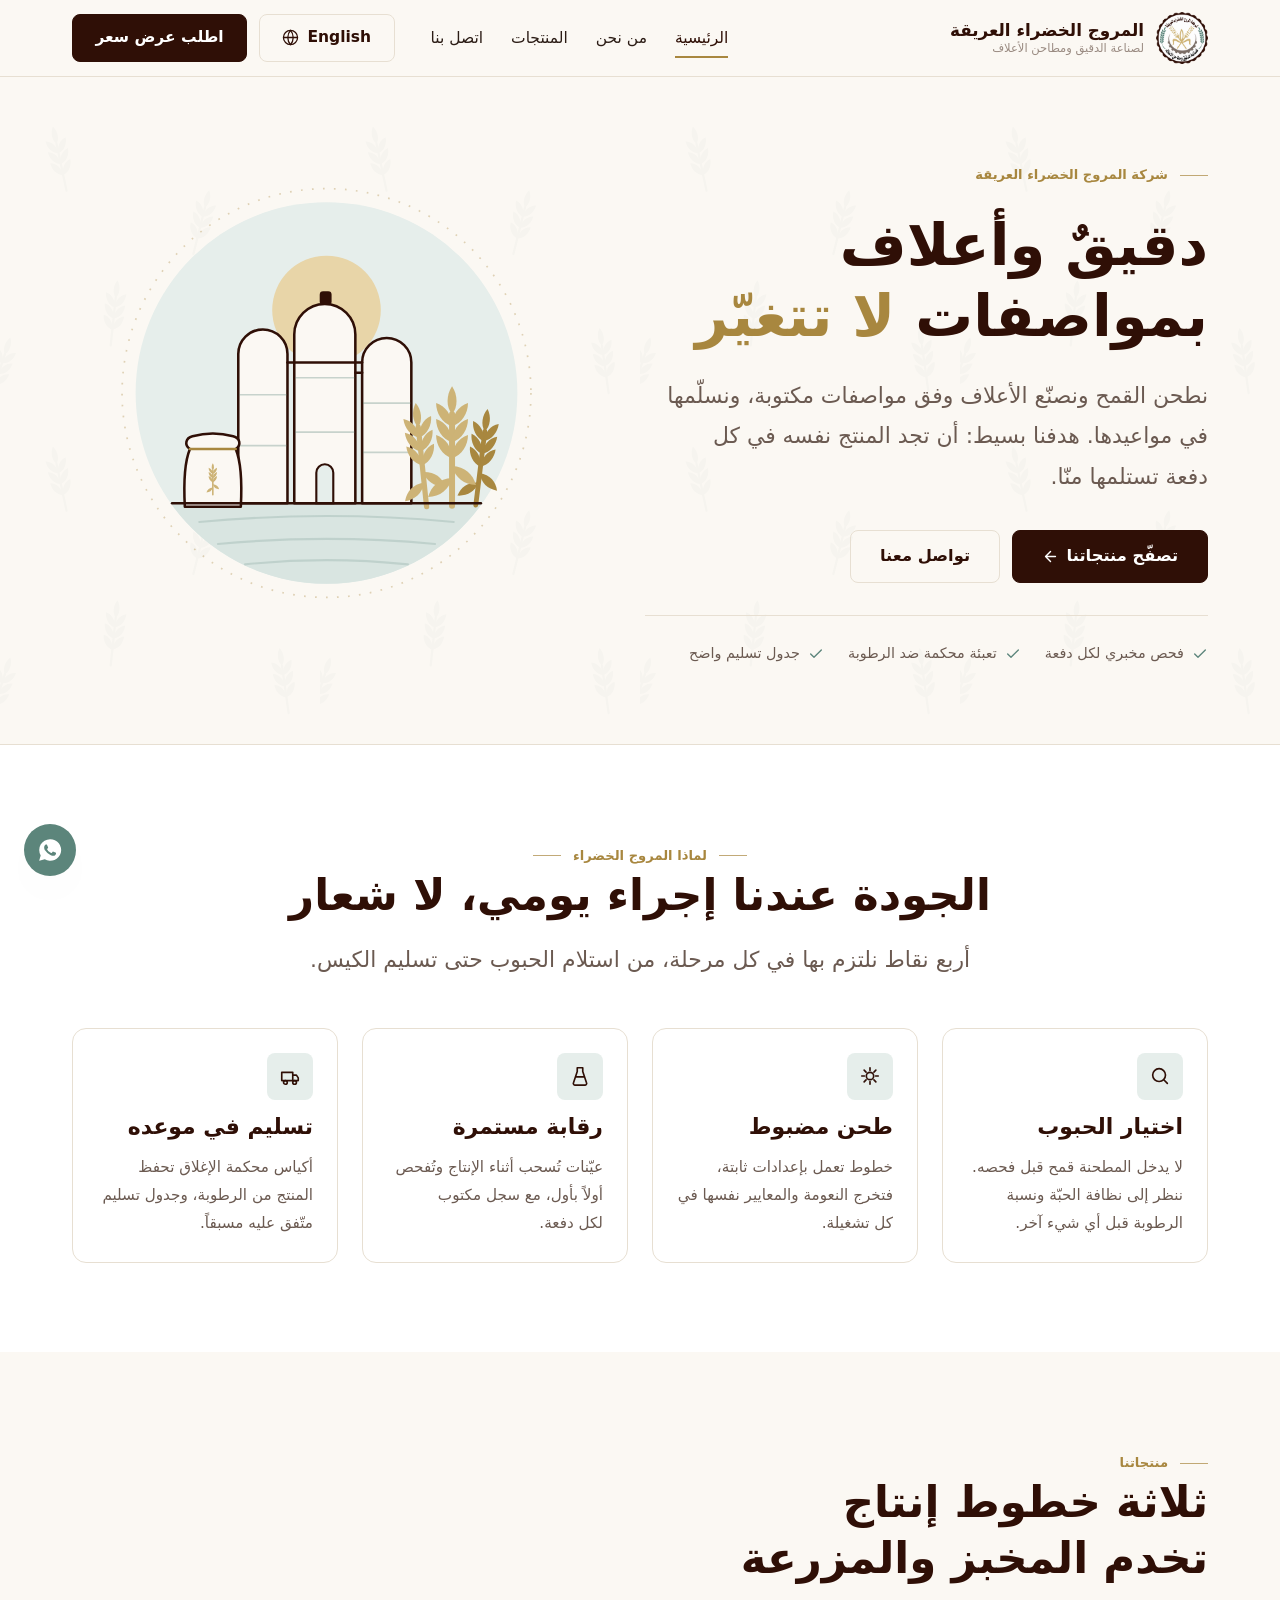
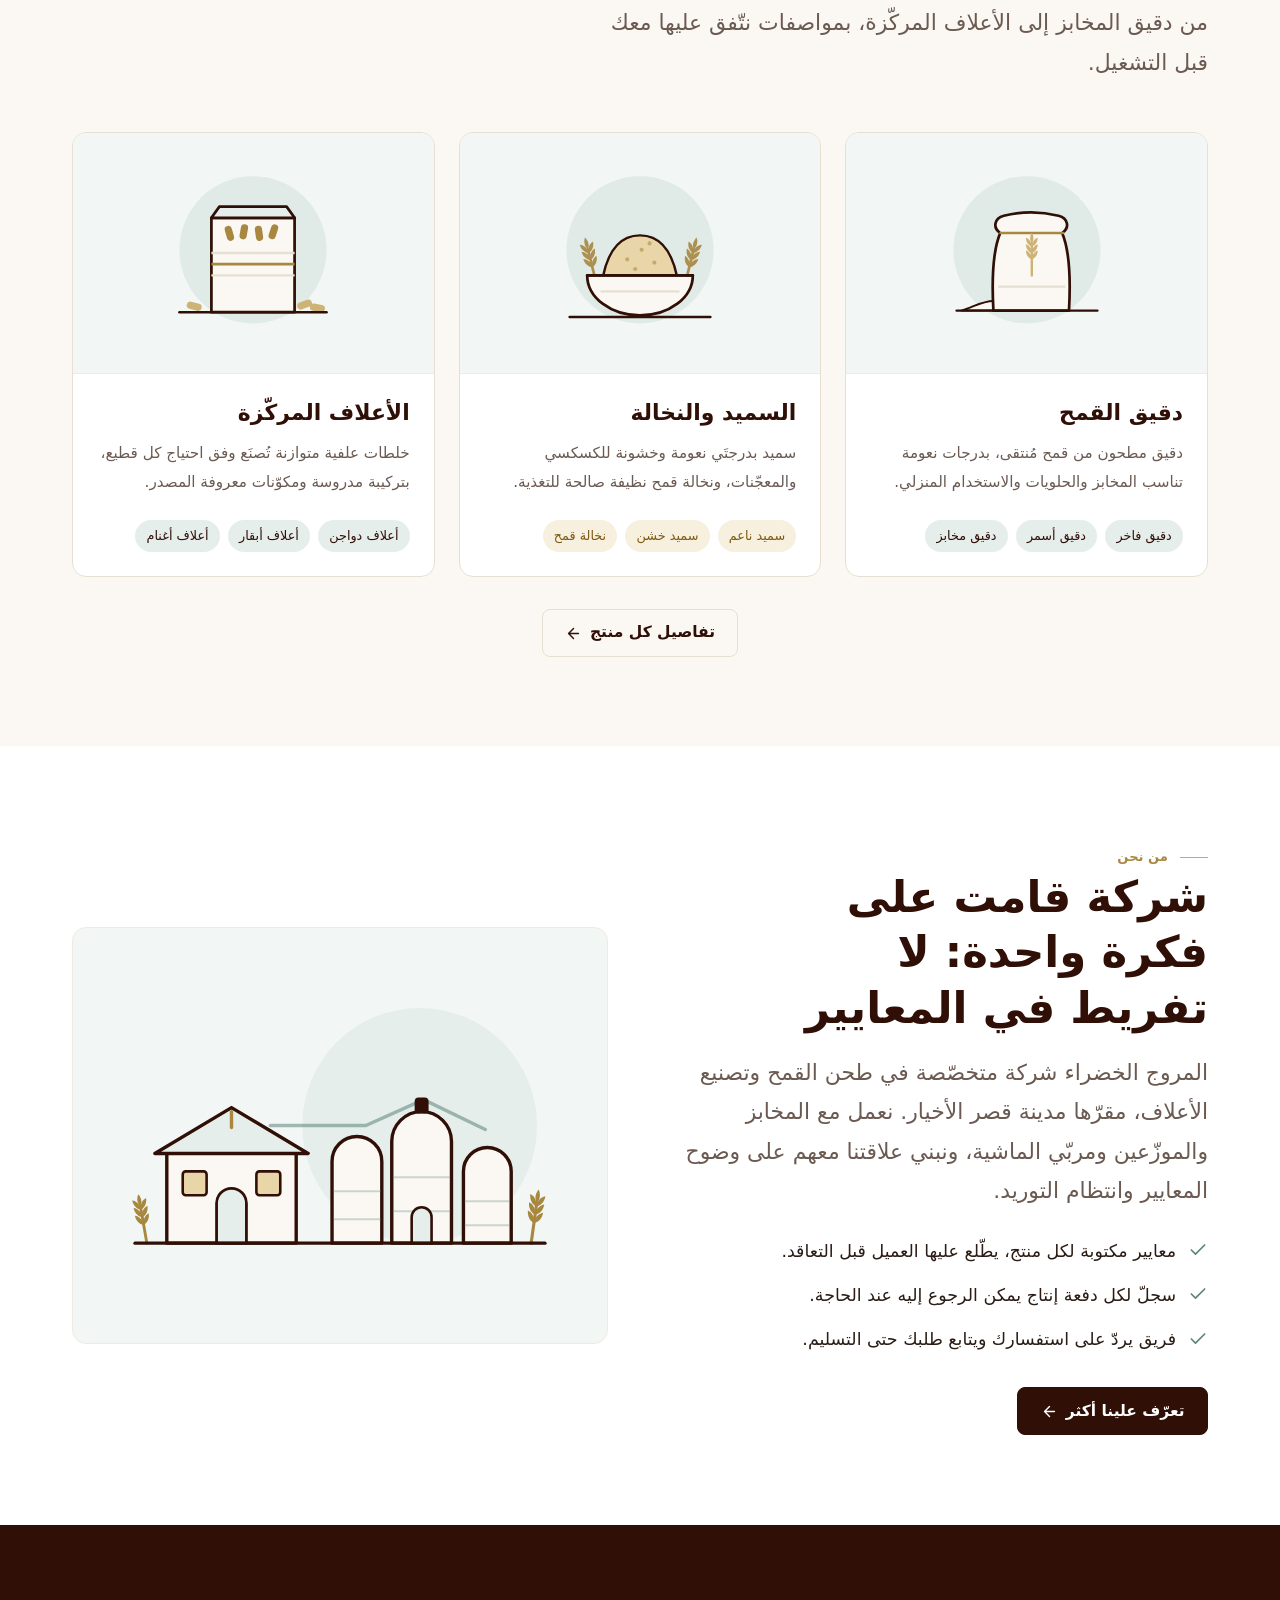
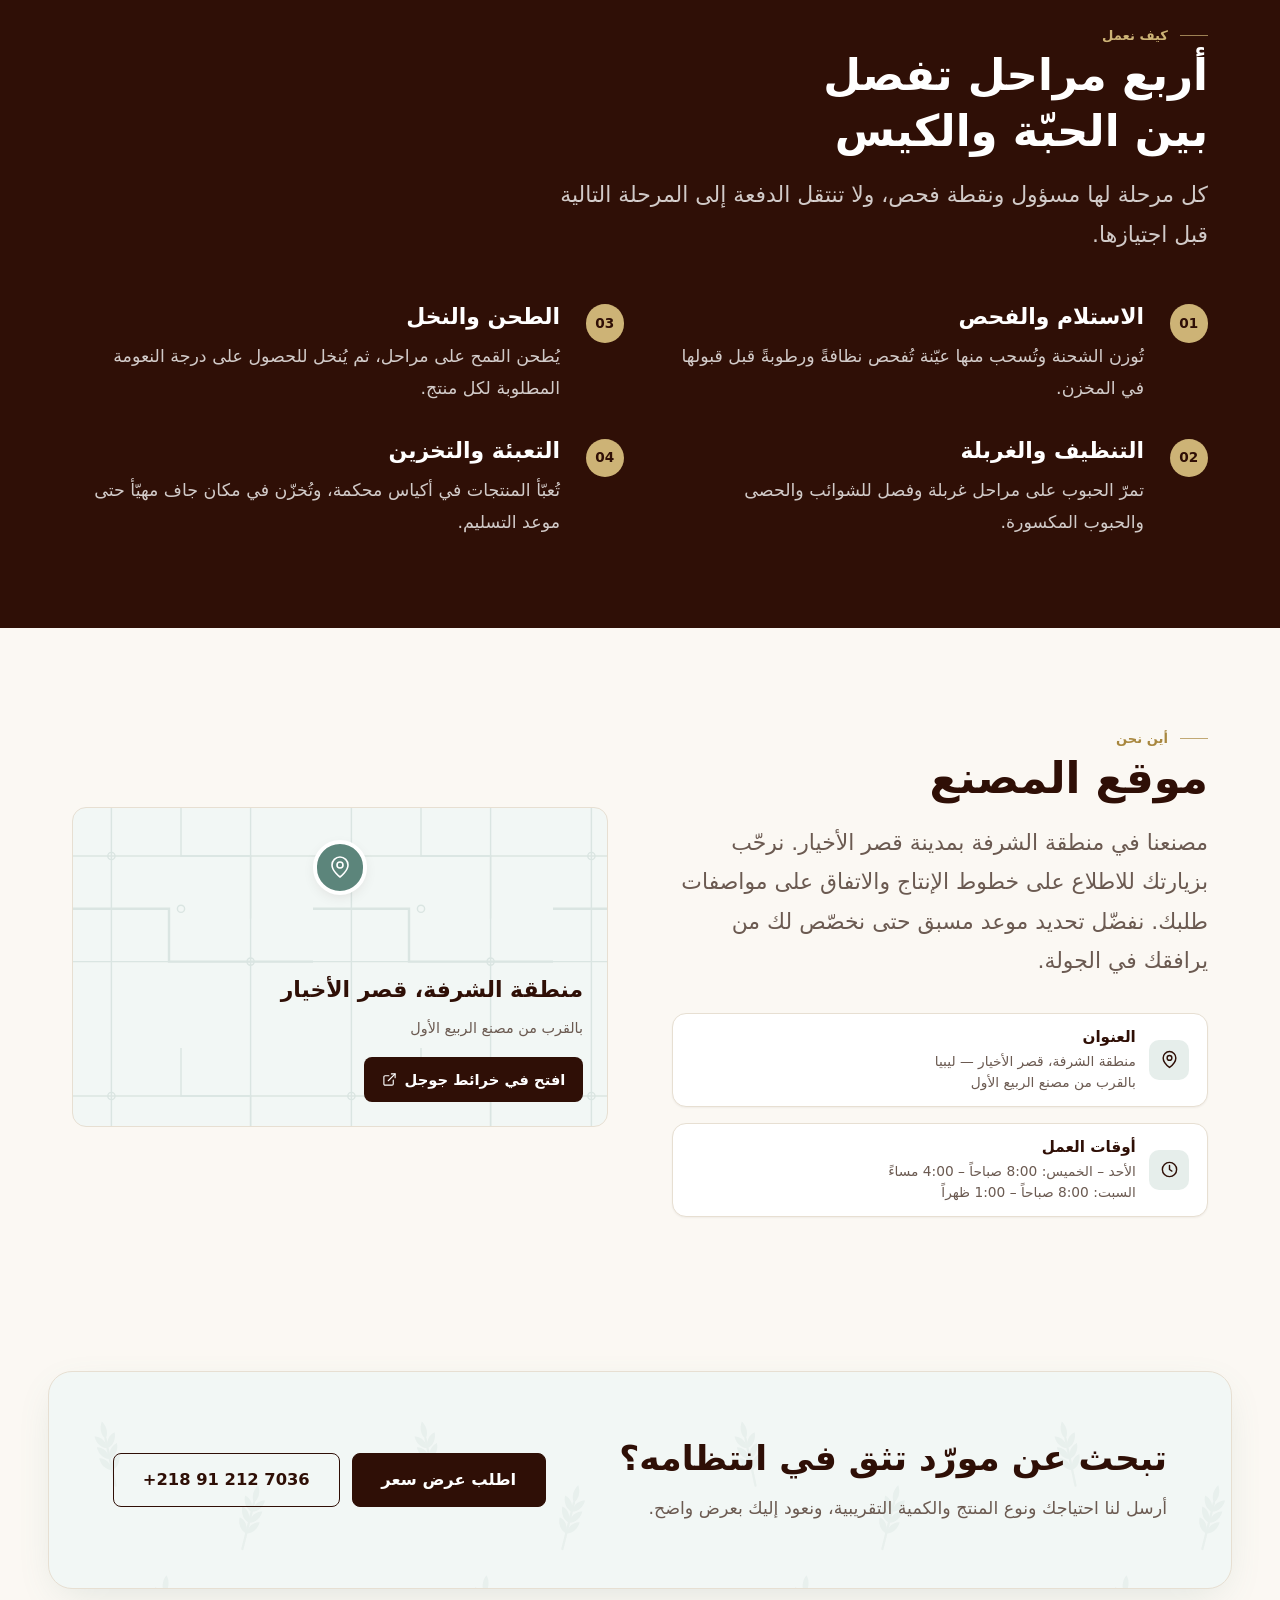
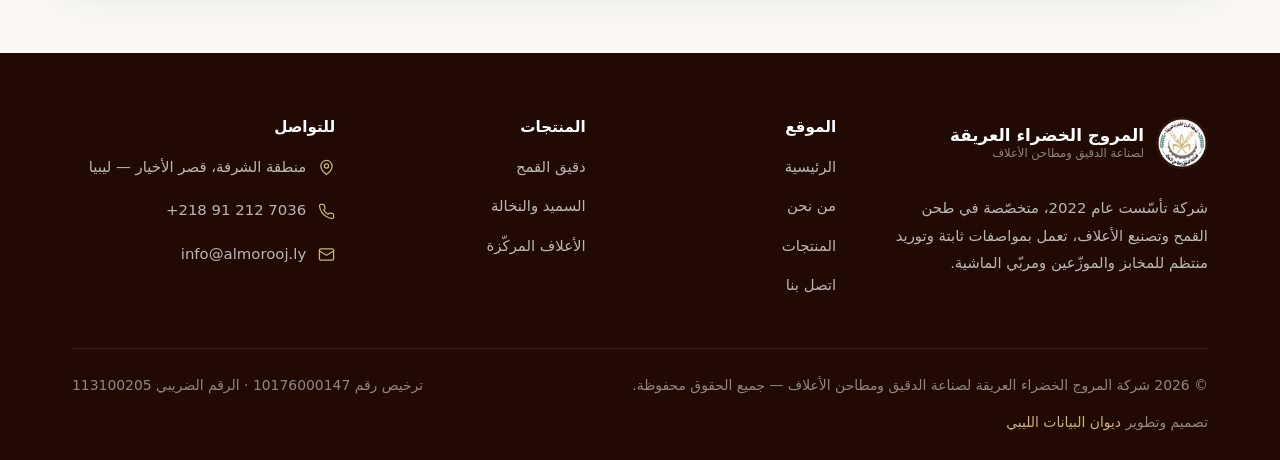
==== commit 37b5c02a: "Update footer credit to Libyan Data Diwan Co-authored-by: Copilot <223556219+Copilot@users.noreply.g" ====
--- a/index.html
+++ b/index.html
@@ -482,7 +482,7 @@
     <div class="site-footer__bottom">
       <p>© <span data-year>2026</span> شركة المروج الخضراء العريقة لصناعة الدقيق ومطاحن الأعلاف — جميع الحقوق محفوظة.</p>
       <p>ترخيص رقم <span dir="ltr">10176000147</span> · الرقم الضريبي <span dir="ltr">113100205</span></p>
-      <p class="site-footer__credit">تصميم وتطوير <a href="https://yosef.ly" target="_blank" rel="noopener">ديـوان التقنـية الليـبي</a></p>
+      <p class="site-footer__credit">تصميم وتطوير <a href="https://ldd.ly" target="_blank" rel="noopener">ديوان البيانات الليبي</a></p>
     </div>
   </div>
 </footer>
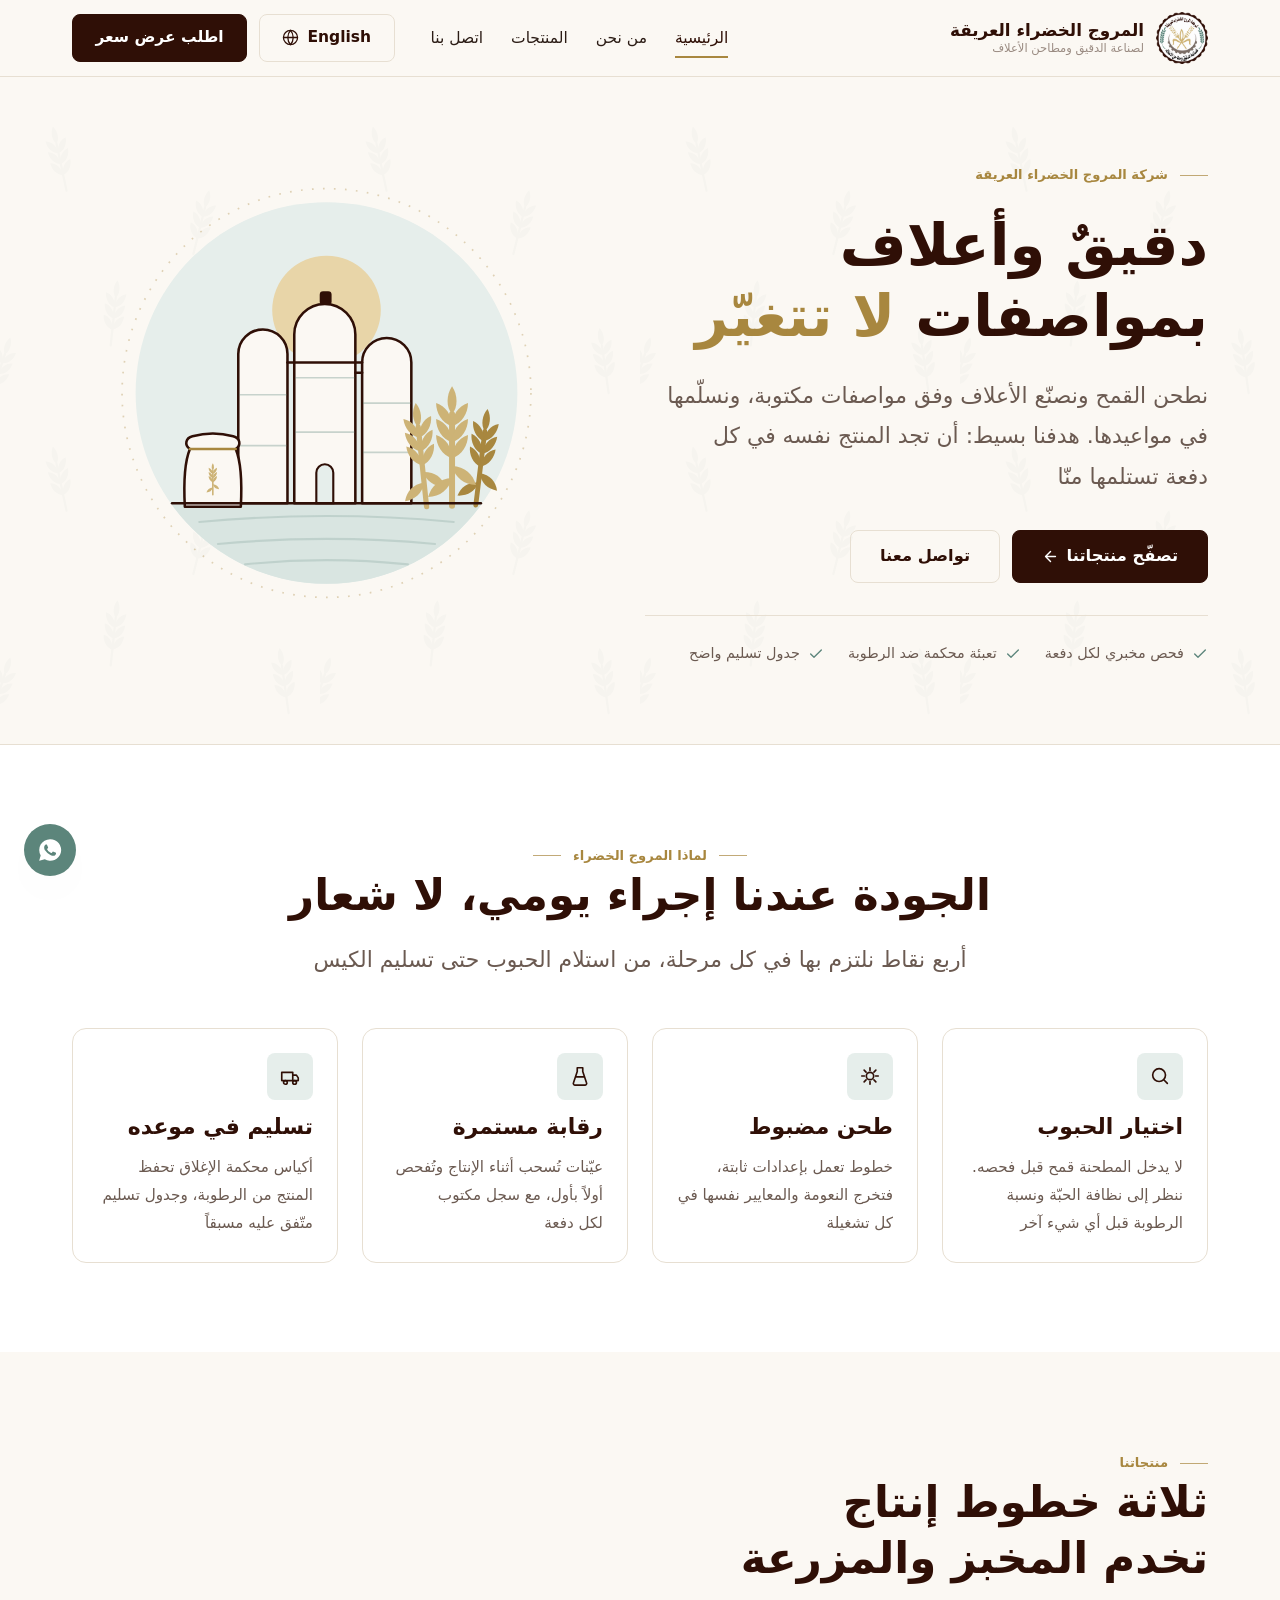
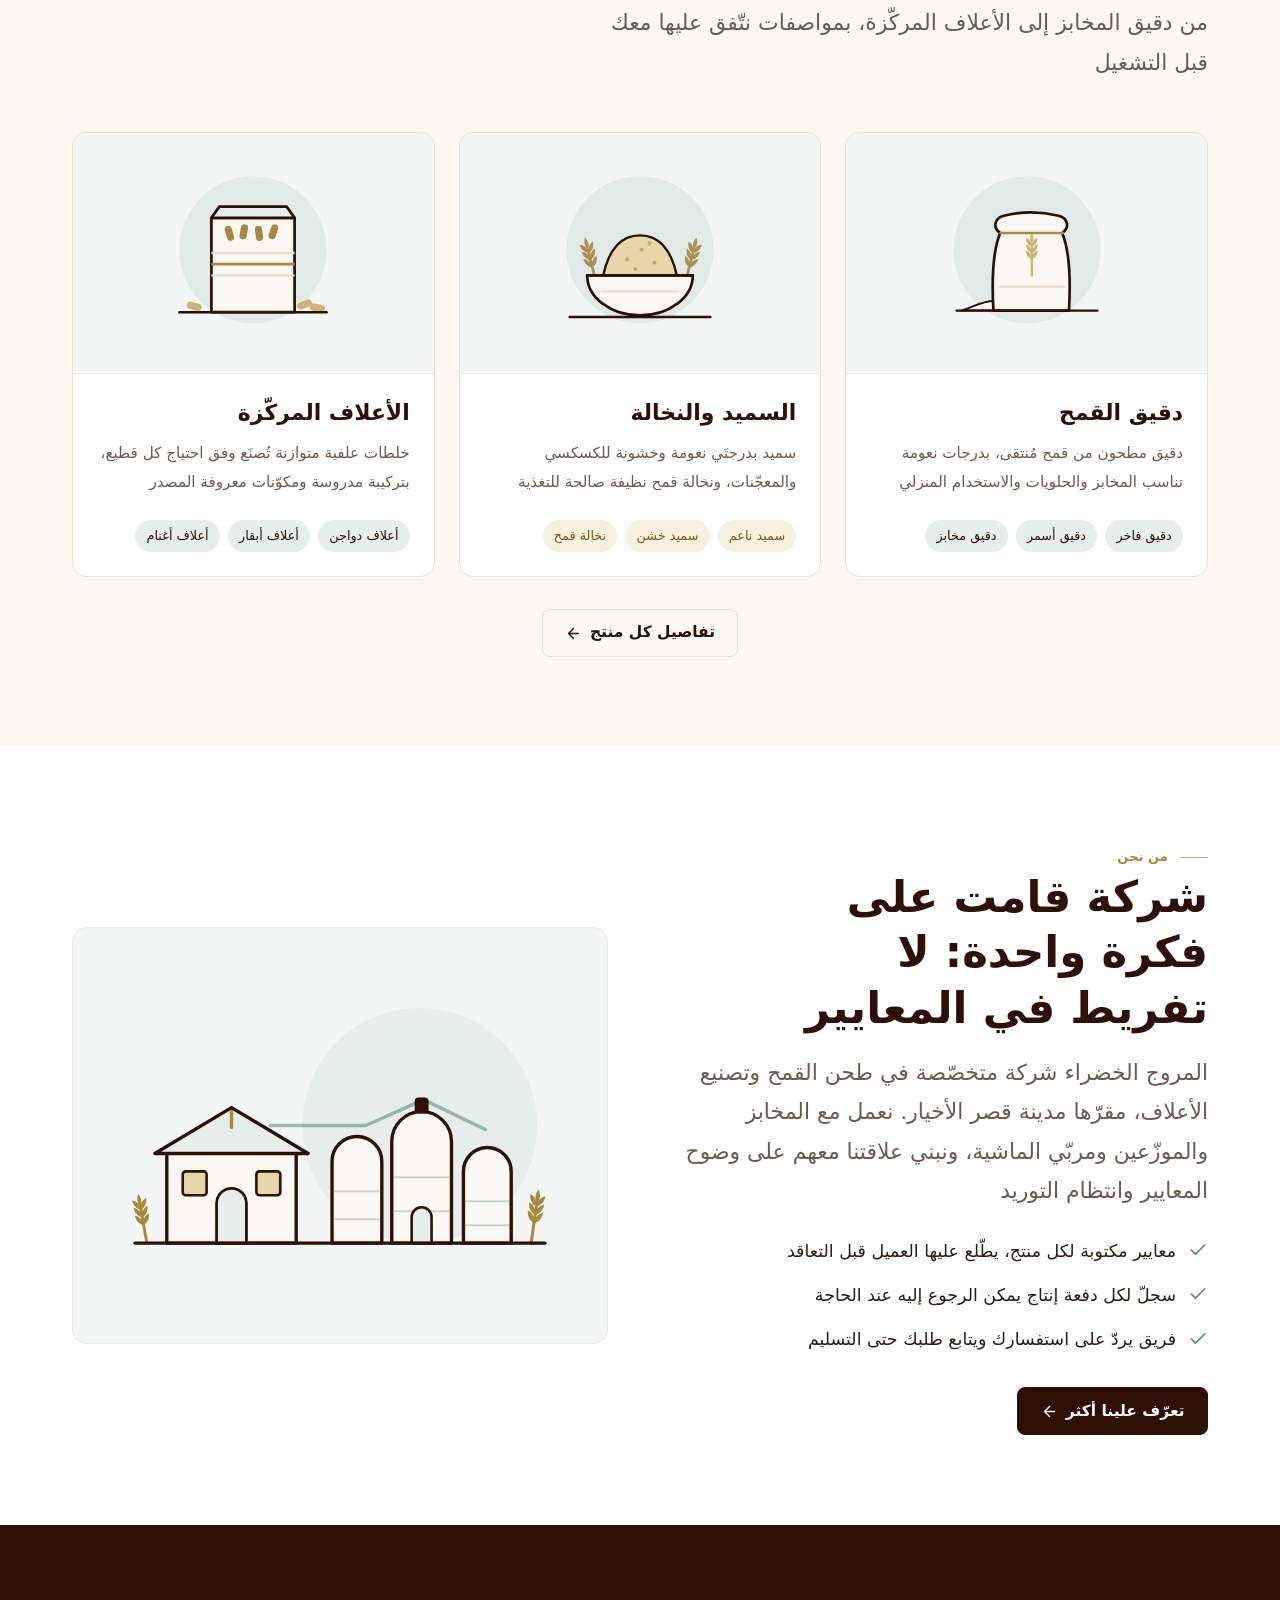
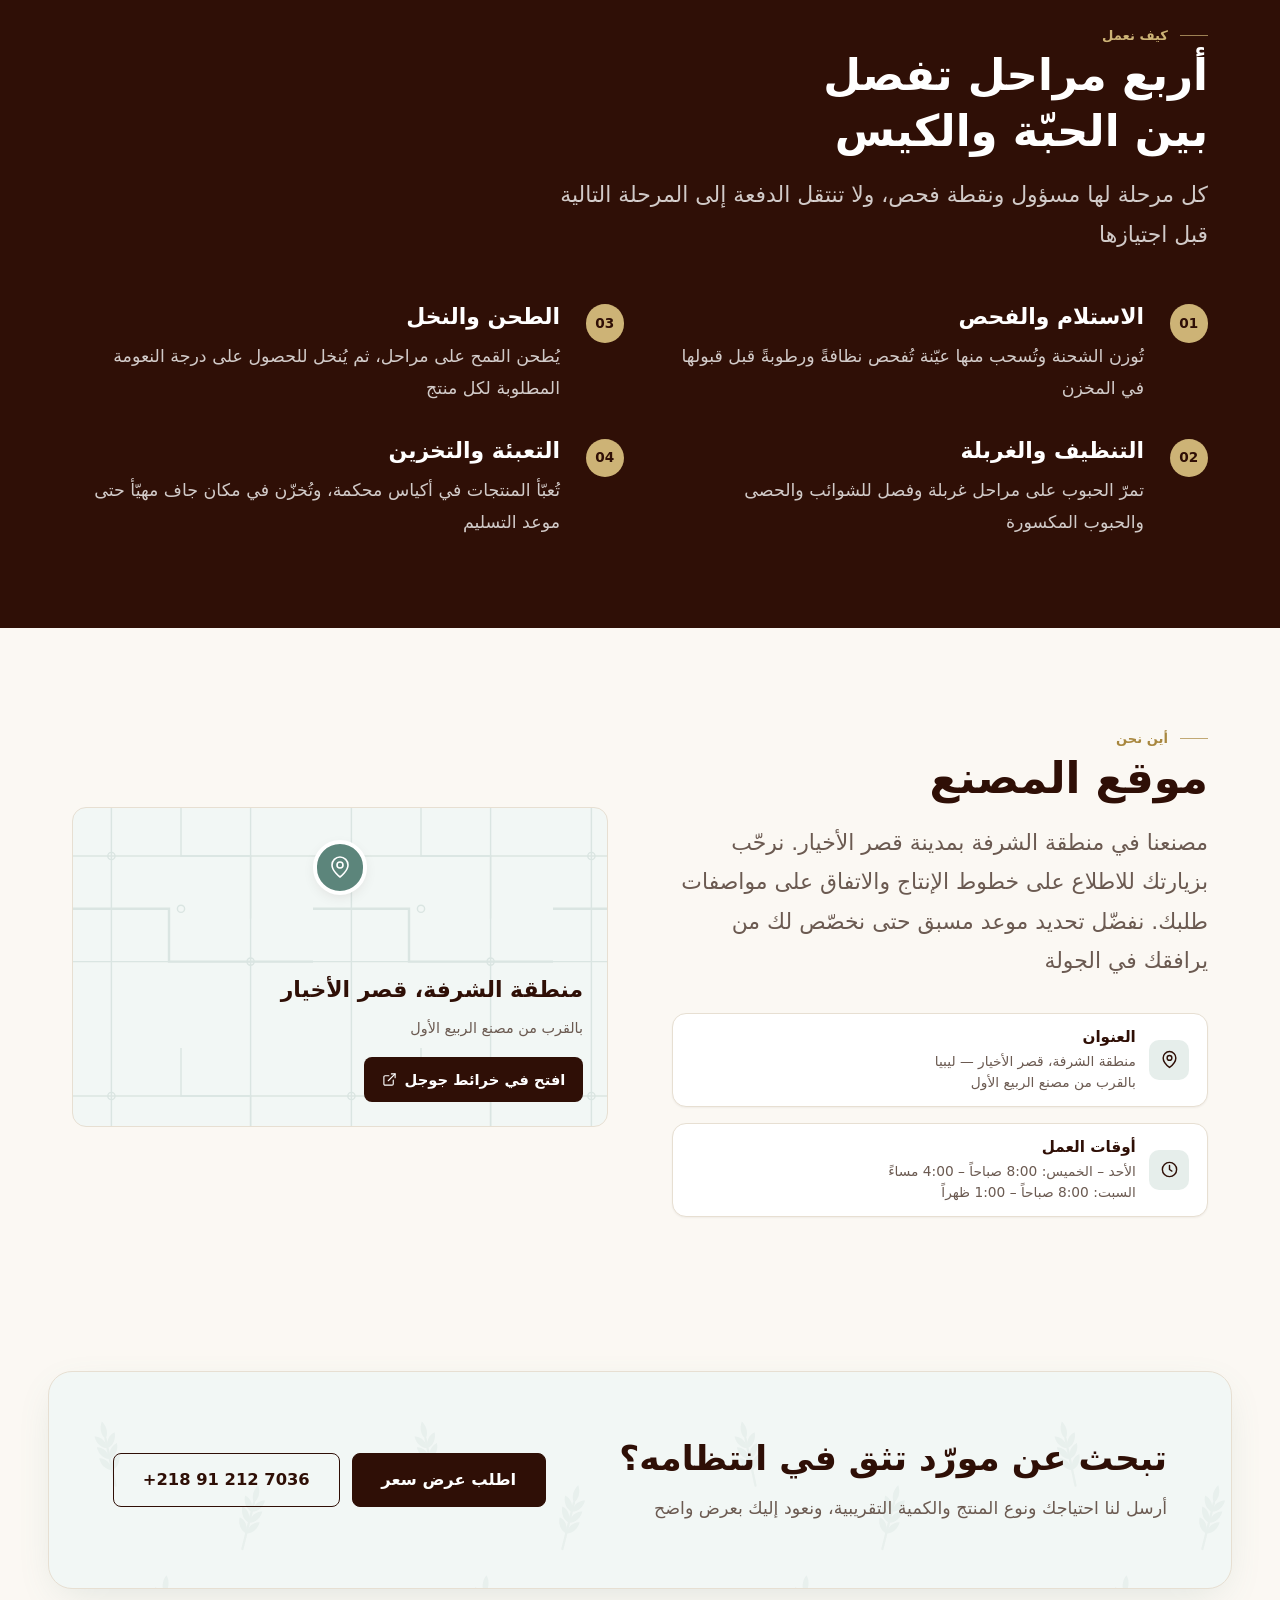
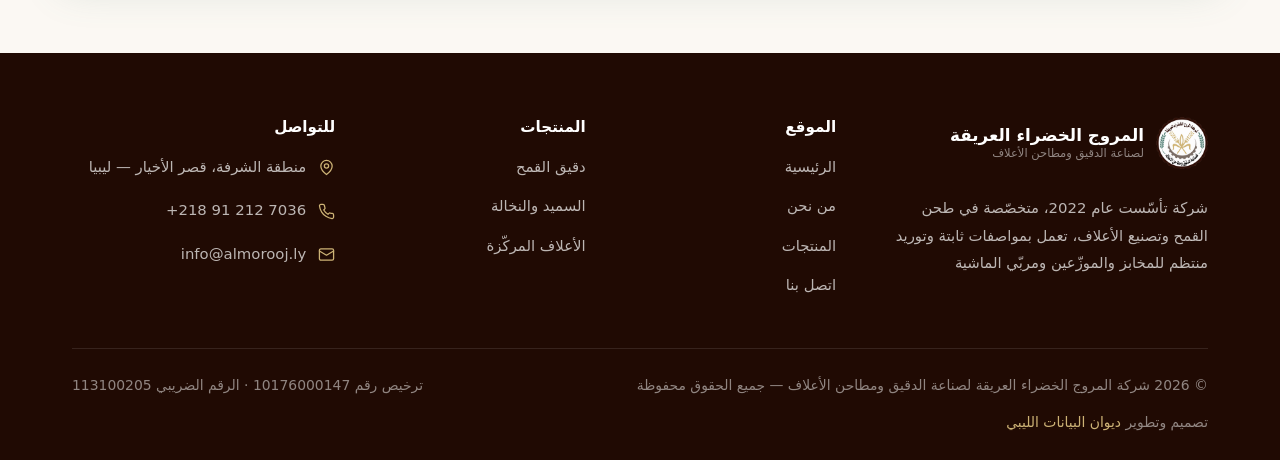
==== commit fd50d7ea: "Remove terminal periods from Arabic site copy Co-authored-by: Copilot <223556219+Copilot@users.norep" ====
--- a/index.html
+++ b/index.html
@@ -53,7 +53,7 @@
   "url": "https://almorooj.ly/",
   "logo": "https://almorooj.ly/assets/img/logo.png",
   "image": "https://almorooj.ly/assets/img/og-image.png",
-  "description": "صناعة دقيق القمح بأنواعه والسميد والنخالة والأعلاف المركّزة للدواجن والماشية.",
+  "description": "صناعة دقيق القمح بأنواعه والسميد والنخالة والأعلاف المركّزة للدواجن والماشية",
   "foundingDate": "2022",
   "email": "info@almorooj.ly",
   "telephone": "+218-91-212-7036",
@@ -141,7 +141,7 @@
         <h1 class="hero__title">دقيقٌ وأعلاف<br>بمواصفات <em>لا تتغيّر</em></h1>
         <p class="hero__text">
           نطحن القمح ونصنّع الأعلاف وفق مواصفات مكتوبة، ونسلّمها في مواعيدها.
-          هدفنا بسيط: أن تجد المنتج نفسه في كل دفعة تستلمها منّا.
+          هدفنا بسيط: أن تجد المنتج نفسه في كل دفعة تستلمها منّا
         </p>
 
         <div class="hero__actions">
@@ -180,7 +180,7 @@
       <div class="section-head section-head--center reveal">
         <span class="eyebrow">لماذا المروج الخضراء</span>
         <h2>الجودة عندنا إجراء يومي، لا شعار</h2>
-        <p>أربع نقاط نلتزم بها في كل مرحلة، من استلام الحبوب حتى تسليم الكيس.</p>
+        <p>أربع نقاط نلتزم بها في كل مرحلة، من استلام الحبوب حتى تسليم الكيس</p>
       </div>
 
       <div class="grid grid--4">
@@ -189,7 +189,7 @@
             <svg viewBox="0 0 24 24" fill="none" stroke="currentColor" stroke-width="1.8" stroke-linecap="round" stroke-linejoin="round"><circle cx="11" cy="11" r="7"/><path d="m20 20-3.6-3.6"/></svg>
           </span>
           <h3>اختيار الحبوب</h3>
-          <p>لا يدخل المطحنة قمح قبل فحصه. ننظر إلى نظافة الحبّة ونسبة الرطوبة قبل أي شيء آخر.</p>
+          <p>لا يدخل المطحنة قمح قبل فحصه. ننظر إلى نظافة الحبّة ونسبة الرطوبة قبل أي شيء آخر</p>
         </article>
 
         <article class="feature reveal">
@@ -197,7 +197,7 @@
             <svg viewBox="0 0 24 24" fill="none" stroke="currentColor" stroke-width="1.8" stroke-linecap="round" stroke-linejoin="round"><path d="M12 3v3M12 18v3M3 12h3M18 12h3M5.6 5.6l2.1 2.1M16.3 16.3l2.1 2.1M5.6 18.4l2.1-2.1M16.3 7.7l2.1-2.1"/><circle cx="12" cy="12" r="4"/></svg>
           </span>
           <h3>طحن مضبوط</h3>
-          <p>خطوط تعمل بإعدادات ثابتة، فتخرج النعومة والمعايير نفسها في كل تشغيلة.</p>
+          <p>خطوط تعمل بإعدادات ثابتة، فتخرج النعومة والمعايير نفسها في كل تشغيلة</p>
         </article>
 
         <article class="feature reveal">
@@ -205,7 +205,7 @@
             <svg viewBox="0 0 24 24" fill="none" stroke="currentColor" stroke-width="1.8" stroke-linecap="round" stroke-linejoin="round"><path d="M9 3h6v4l4 12a2 2 0 0 1-2 3H7a2 2 0 0 1-2-3l4-12z"/><path d="M8 13h8"/></svg>
           </span>
           <h3>رقابة مستمرة</h3>
-          <p>عيّنات تُسحب أثناء الإنتاج وتُفحص أولاً بأول، مع سجل مكتوب لكل دفعة.</p>
+          <p>عيّنات تُسحب أثناء الإنتاج وتُفحص أولاً بأول، مع سجل مكتوب لكل دفعة</p>
         </article>
 
         <article class="feature reveal">
@@ -213,7 +213,7 @@
             <svg viewBox="0 0 24 24" fill="none" stroke="currentColor" stroke-width="1.8" stroke-linecap="round" stroke-linejoin="round"><path d="M3 8h12v9H3zM15 11h4l2 3v3h-6z"/><circle cx="7" cy="19" r="2"/><circle cx="17" cy="19" r="2"/></svg>
           </span>
           <h3>تسليم في موعده</h3>
-          <p>أكياس محكمة الإغلاق تحفظ المنتج من الرطوبة، وجدول تسليم متّفق عليه مسبقاً.</p>
+          <p>أكياس محكمة الإغلاق تحفظ المنتج من الرطوبة، وجدول تسليم متّفق عليه مسبقاً</p>
         </article>
       </div>
     </div>
@@ -225,7 +225,7 @@
       <div class="section-head reveal">
         <span class="eyebrow">منتجاتنا</span>
         <h2>ثلاثة خطوط إنتاج تخدم المخبز والمزرعة</h2>
-        <p>من دقيق المخابز إلى الأعلاف المركّزة، بمواصفات نتّفق عليها معك قبل التشغيل.</p>
+        <p>من دقيق المخابز إلى الأعلاف المركّزة، بمواصفات نتّفق عليها معك قبل التشغيل</p>
       </div>
 
       <div class="grid grid--3">
@@ -235,7 +235,7 @@
           </div>
           <div class="product-card__body">
             <h3>دقيق القمح</h3>
-            <p>دقيق مطحون من قمح مُنتقى، بدرجات نعومة تناسب المخابز والحلويات والاستخدام المنزلي.</p>
+            <p>دقيق مطحون من قمح مُنتقى، بدرجات نعومة تناسب المخابز والحلويات والاستخدام المنزلي</p>
             <div class="product-card__list">
               <span class="tag">دقيق فاخر</span>
               <span class="tag">دقيق أسمر</span>
@@ -250,7 +250,7 @@
           </div>
           <div class="product-card__body">
             <h3>السميد والنخالة</h3>
-            <p>سميد بدرجتَي نعومة وخشونة للكسكسي والمعجّنات، ونخالة قمح نظيفة صالحة للتغذية.</p>
+            <p>سميد بدرجتَي نعومة وخشونة للكسكسي والمعجّنات، ونخالة قمح نظيفة صالحة للتغذية</p>
             <div class="product-card__list">
               <span class="tag tag--wheat">سميد ناعم</span>
               <span class="tag tag--wheat">سميد خشن</span>
@@ -265,7 +265,7 @@
           </div>
           <div class="product-card__body">
             <h3>الأعلاف المركّزة</h3>
-            <p>خلطات علفية متوازنة تُصنَع وفق احتياج كل قطيع، بتركيبة مدروسة ومكوّنات معروفة المصدر.</p>
+            <p>خلطات علفية متوازنة تُصنَع وفق احتياج كل قطيع، بتركيبة مدروسة ومكوّنات معروفة المصدر</p>
             <div class="product-card__list">
               <span class="tag">أعلاف دواجن</span>
               <span class="tag">أعلاف أبقار</span>
@@ -292,20 +292,20 @@
         <h2>شركة قامت على فكرة واحدة: لا تفريط في المعايير</h2>
         <p class="lead" style="margin-block-start: var(--sp-4)">
           المروج الخضراء شركة متخصّصة في طحن القمح وتصنيع الأعلاف، مقرّها مدينة قصر الأخيار. نعمل مع المخابز
-          والموزّعين ومربّي الماشية، ونبني علاقتنا معهم على وضوح المعايير وانتظام التوريد.
+          والموزّعين ومربّي الماشية، ونبني علاقتنا معهم على وضوح المعايير وانتظام التوريد
         </p>
         <ul class="check-list">
           <li>
             <svg viewBox="0 0 24 24" fill="none" stroke="currentColor" stroke-width="2" stroke-linecap="round" stroke-linejoin="round" aria-hidden="true"><path d="M20 6 9 17l-5-5"/></svg>
-            <span>معايير مكتوبة لكل منتج، يطّلع عليها العميل قبل التعاقد.</span>
-          </li>
-          <li>
-            <svg viewBox="0 0 24 24" fill="none" stroke="currentColor" stroke-width="2" stroke-linecap="round" stroke-linejoin="round" aria-hidden="true"><path d="M20 6 9 17l-5-5"/></svg>
-            <span>سجلّ لكل دفعة إنتاج يمكن الرجوع إليه عند الحاجة.</span>
-          </li>
-          <li>
-            <svg viewBox="0 0 24 24" fill="none" stroke="currentColor" stroke-width="2" stroke-linecap="round" stroke-linejoin="round" aria-hidden="true"><path d="M20 6 9 17l-5-5"/></svg>
-            <span>فريق يردّ على استفسارك ويتابع طلبك حتى التسليم.</span>
+            <span>معايير مكتوبة لكل منتج، يطّلع عليها العميل قبل التعاقد</span>
+          </li>
+          <li>
+            <svg viewBox="0 0 24 24" fill="none" stroke="currentColor" stroke-width="2" stroke-linecap="round" stroke-linejoin="round" aria-hidden="true"><path d="M20 6 9 17l-5-5"/></svg>
+            <span>سجلّ لكل دفعة إنتاج يمكن الرجوع إليه عند الحاجة</span>
+          </li>
+          <li>
+            <svg viewBox="0 0 24 24" fill="none" stroke="currentColor" stroke-width="2" stroke-linecap="round" stroke-linejoin="round" aria-hidden="true"><path d="M20 6 9 17l-5-5"/></svg>
+            <span>فريق يردّ على استفسارك ويتابع طلبك حتى التسليم</span>
           </li>
         </ul>
         <p style="margin-block-start: var(--sp-6)">
@@ -328,28 +328,28 @@
       <div class="section-head reveal">
         <span class="eyebrow">كيف نعمل</span>
         <h2>أربع مراحل تفصل بين الحبّة والكيس</h2>
-        <p class="lead">كل مرحلة لها مسؤول ونقطة فحص، ولا تنتقل الدفعة إلى المرحلة التالية قبل اجتيازها.</p>
+        <p class="lead">كل مرحلة لها مسؤول ونقطة فحص، ولا تنتقل الدفعة إلى المرحلة التالية قبل اجتيازها</p>
       </div>
 
       <div class="grid grid--2" style="--sp-5: var(--sp-6)">
         <ol class="steps reveal">
           <li class="step">
             <h3>الاستلام والفحص</h3>
-            <p>تُوزن الشحنة وتُسحب منها عيّنة تُفحص نظافةً ورطوبةً قبل قبولها في المخزن.</p>
+            <p>تُوزن الشحنة وتُسحب منها عيّنة تُفحص نظافةً ورطوبةً قبل قبولها في المخزن</p>
           </li>
           <li class="step">
             <h3>التنظيف والغربلة</h3>
-            <p>تمرّ الحبوب على مراحل غربلة وفصل للشوائب والحصى والحبوب المكسورة.</p>
+            <p>تمرّ الحبوب على مراحل غربلة وفصل للشوائب والحصى والحبوب المكسورة</p>
           </li>
         </ol>
         <ol class="steps reveal" start="3">
           <li class="step" style="counter-increment: step 3">
             <h3>الطحن والنخل</h3>
-            <p>يُطحن القمح على مراحل، ثم يُنخل للحصول على درجة النعومة المطلوبة لكل منتج.</p>
+            <p>يُطحن القمح على مراحل، ثم يُنخل للحصول على درجة النعومة المطلوبة لكل منتج</p>
           </li>
           <li class="step">
             <h3>التعبئة والتخزين</h3>
-            <p>تُعبّأ المنتجات في أكياس محكمة، وتُخزّن في مكان جاف مهيّأ حتى موعد التسليم.</p>
+            <p>تُعبّأ المنتجات في أكياس محكمة، وتُخزّن في مكان جاف مهيّأ حتى موعد التسليم</p>
           </li>
         </ol>
       </div>
@@ -364,7 +364,7 @@
         <h2>موقع المصنع</h2>
         <p class="lead" style="margin-block-start: var(--sp-4)">
           مصنعنا في منطقة الشرفة بمدينة قصر الأخيار. نرحّب بزيارتك للاطلاع على خطوط الإنتاج والاتفاق على مواصفات طلبك.
-          نفضّل تحديد موعد مسبق حتى نخصّص لك من يرافقك في الجولة.
+          نفضّل تحديد موعد مسبق حتى نخصّص لك من يرافقك في الجولة
         </p>
 
         <div class="grid" style="margin-block-start: var(--sp-6); gap: var(--sp-4)">
@@ -412,7 +412,7 @@
     <div class="container cta-band__inner">
       <div>
         <h2>تبحث عن مورّد تثق في انتظامه؟</h2>
-        <p>أرسل لنا احتياجك ونوع المنتج والكمية التقريبية، ونعود إليك بعرض واضح.</p>
+        <p>أرسل لنا احتياجك ونوع المنتج والكمية التقريبية، ونعود إليك بعرض واضح</p>
       </div>
       <div class="cta-band__actions">
         <a class="btn btn--light btn--lg" href="contact.html">اطلب عرض سعر</a>
@@ -437,7 +437,7 @@
         </div>
         <p class="site-footer__about">
           شركة تأسّست عام <span dir="ltr">2022</span>، متخصّصة في طحن القمح وتصنيع الأعلاف،
-          تعمل بمواصفات ثابتة وتوريد منتظم للمخابز والموزّعين ومربّي الماشية.
+          تعمل بمواصفات ثابتة وتوريد منتظم للمخابز والموزّعين ومربّي الماشية
         </p>
       </div>
 
@@ -480,7 +480,7 @@
     </div>
 
     <div class="site-footer__bottom">
-      <p>© <span data-year>2026</span> شركة المروج الخضراء العريقة لصناعة الدقيق ومطاحن الأعلاف — جميع الحقوق محفوظة.</p>
+      <p>© <span data-year>2026</span> شركة المروج الخضراء العريقة لصناعة الدقيق ومطاحن الأعلاف — جميع الحقوق محفوظة</p>
       <p>ترخيص رقم <span dir="ltr">10176000147</span> · الرقم الضريبي <span dir="ltr">113100205</span></p>
       <p class="site-footer__credit">تصميم وتطوير <a href="https://ldd.ly" target="_blank" rel="noopener">ديوان البيانات الليبي</a></p>
     </div>
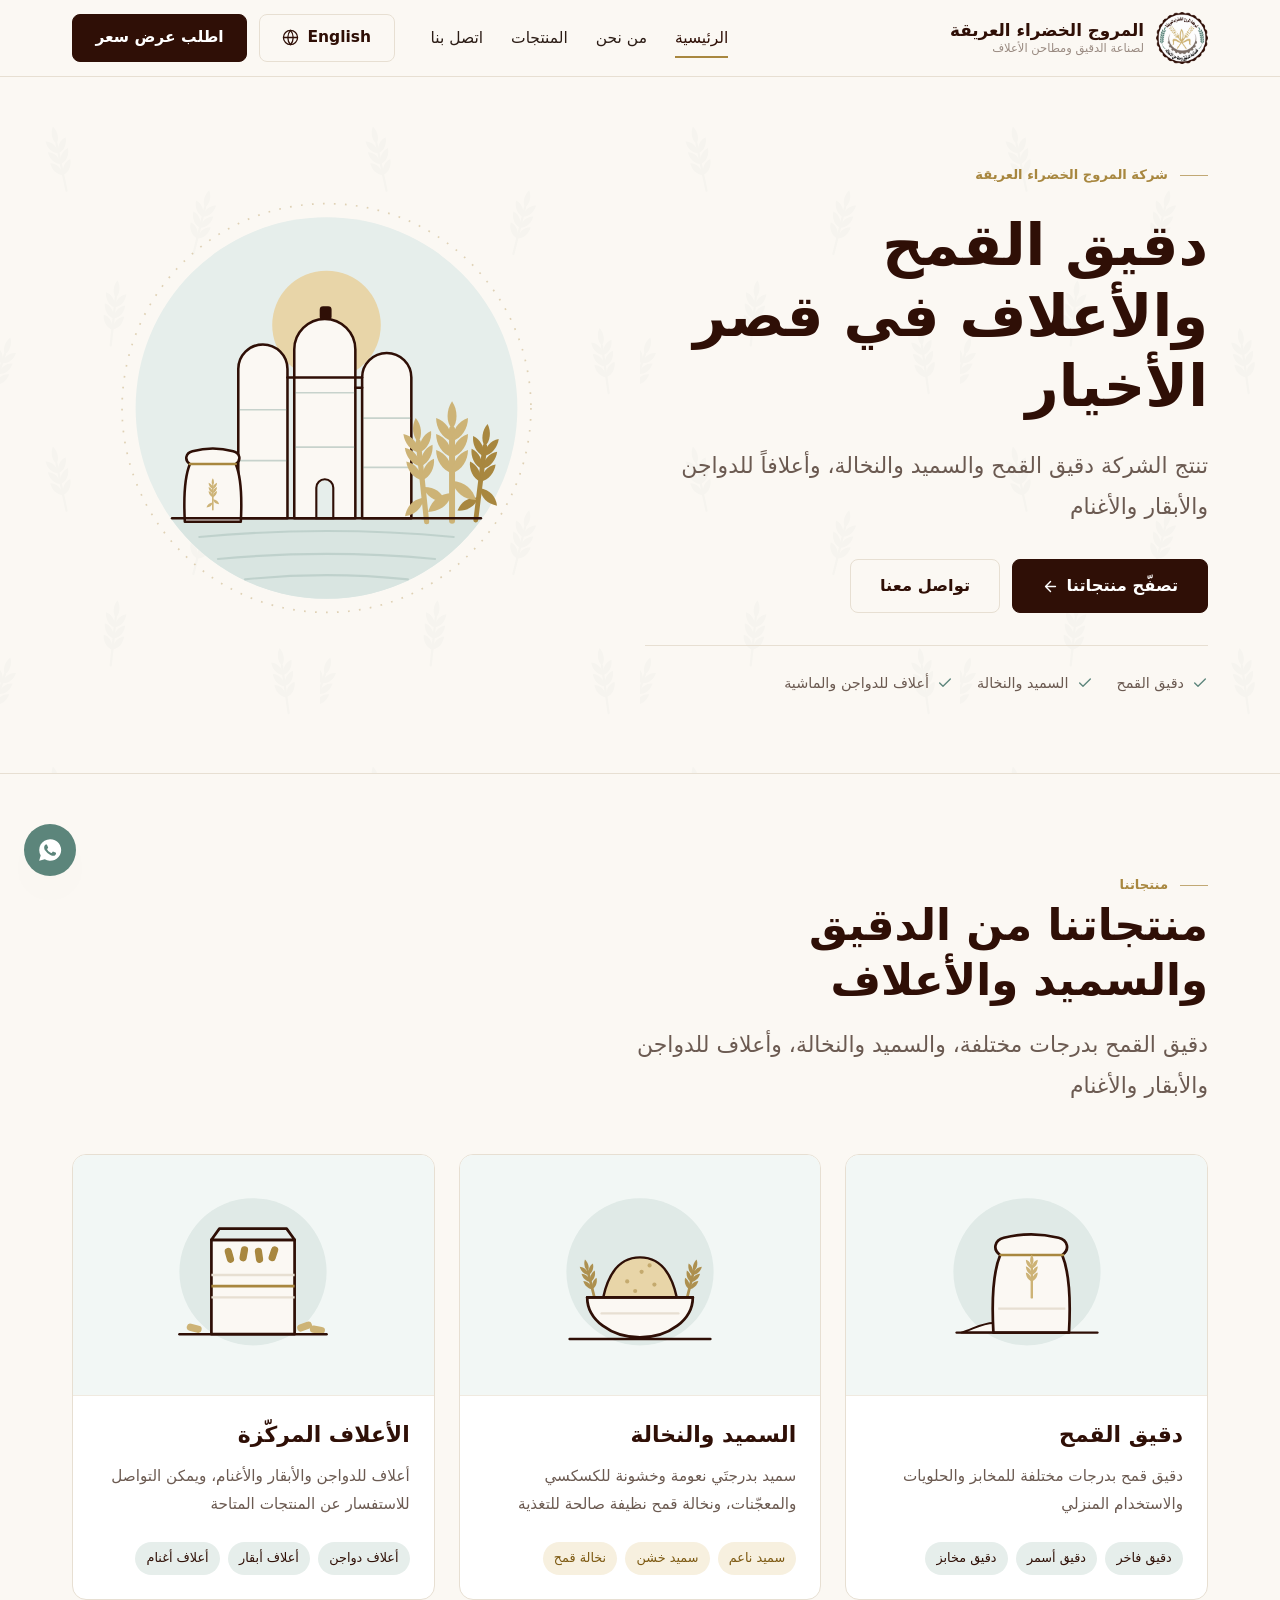
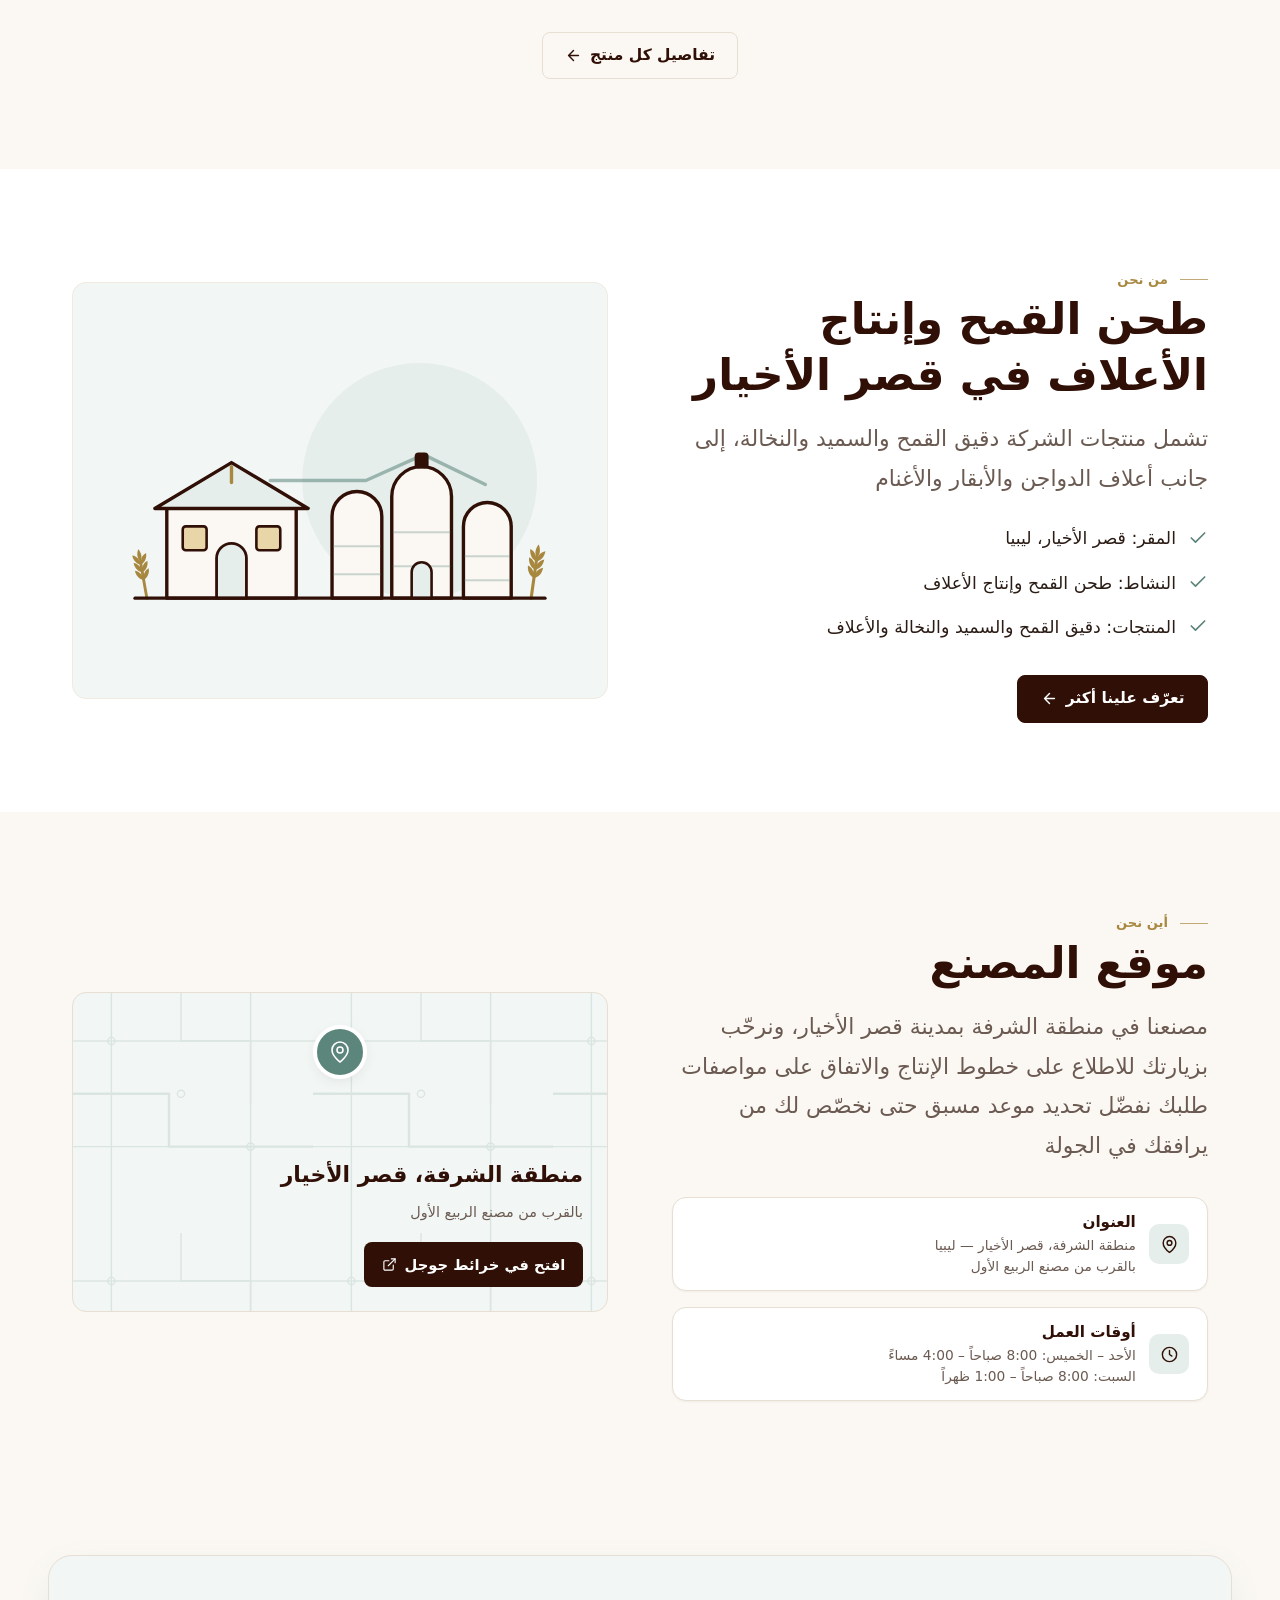
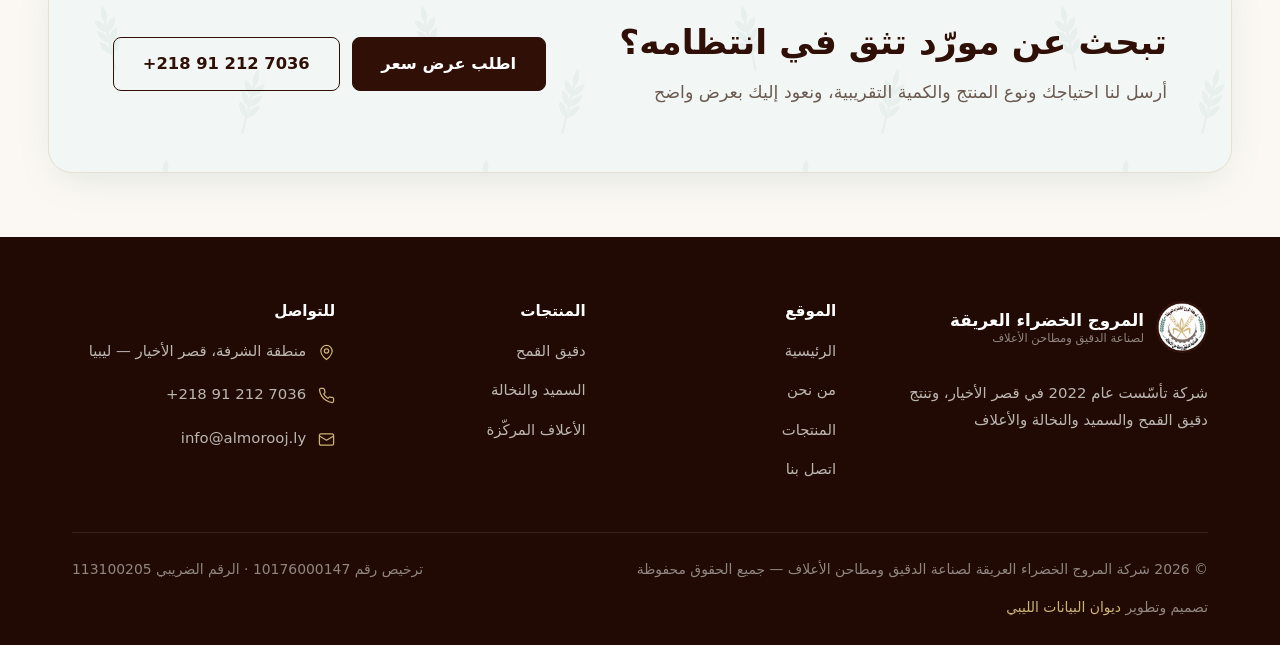
==== commit 0fe69bd7: "Revise Arabic site copy with factual product details Co-authored-by: Copilot <223556219+Copilot@user" ====
--- a/index.html
+++ b/index.html
@@ -5,7 +5,7 @@
 <meta name="viewport" content="width=device-width, initial-scale=1">
 
 <title>المروج الخضراء العريقة | صناعة الدقيق ومطاحن الأعلاف</title>
-<meta name="description" content="مصنع دقيق وأعلاف في قصر الأخيار، ليبيا. دقيق قمح بأنواعه، سميد ونخالة، وأعلاف مركّزة للدواجن والماشية — بمواصفات ثابتة وتسليم منتظم.">
+<meta name="description" content="شركة المروج الخضراء العريقة في قصر الأخيار، ليبيا، تنتج دقيق القمح والسميد والنخالة والأعلاف المركّزة للدواجن والماشية">
 <meta name="author" content="شركة المروج الخضراء العريقة لصناعة الدقيق ومطاحن الأعلاف">
 <meta name="theme-color" content="#2f0f06">
 <link rel="canonical" href="https://almorooj.ly/">
@@ -19,7 +19,7 @@
 <meta property="og:locale:alternate" content="en_US">
 <meta property="og:site_name" content="المروج الخضراء العريقة">
 <meta property="og:title" content="المروج الخضراء العريقة | صناعة الدقيق ومطاحن الأعلاف">
-<meta property="og:description" content="دقيق قمح بأنواعه، سميد ونخالة، وأعلاف مركّزة للدواجن والماشية — بمواصفات ثابتة وتسليم منتظم.">
+<meta property="og:description" content="دقيق القمح والسميد والنخالة والأعلاف المركّزة للدواجن والماشية من شركة المروج الخضراء العريقة في قصر الأخيار">
 <meta property="og:url" content="https://almorooj.ly/">
 <meta property="og:image" content="https://almorooj.ly/assets/img/og-image.png">
 <meta property="og:image:width" content="1200">
@@ -138,10 +138,9 @@
     <div class="container hero__inner">
       <div>
         <span class="eyebrow">شركة المروج الخضراء العريقة</span>
-        <h1 class="hero__title">دقيقٌ وأعلاف<br>بمواصفات <em>لا تتغيّر</em></h1>
+        <h1 class="hero__title">دقيق القمح<br>والأعلاف في قصر الأخيار</h1>
         <p class="hero__text">
-          نطحن القمح ونصنّع الأعلاف وفق مواصفات مكتوبة، ونسلّمها في مواعيدها.
-          هدفنا بسيط: أن تجد المنتج نفسه في كل دفعة تستلمها منّا
+          تنتج الشركة دقيق القمح والسميد والنخالة، وأعلافاً للدواجن والأبقار والأغنام
         </p>
 
         <div class="hero__actions">
@@ -155,66 +154,21 @@
         <ul class="hero__badges">
           <li class="hero__badge">
             <svg viewBox="0 0 24 24" fill="none" stroke="currentColor" stroke-width="2" stroke-linecap="round" stroke-linejoin="round" aria-hidden="true"><path d="M20 6 9 17l-5-5"/></svg>
-            فحص مخبري لكل دفعة
+            دقيق القمح
           </li>
           <li class="hero__badge">
             <svg viewBox="0 0 24 24" fill="none" stroke="currentColor" stroke-width="2" stroke-linecap="round" stroke-linejoin="round" aria-hidden="true"><path d="M20 6 9 17l-5-5"/></svg>
-            تعبئة محكمة ضد الرطوبة
+            السميد والنخالة
           </li>
           <li class="hero__badge">
             <svg viewBox="0 0 24 24" fill="none" stroke="currentColor" stroke-width="2" stroke-linecap="round" stroke-linejoin="round" aria-hidden="true"><path d="M20 6 9 17l-5-5"/></svg>
-            جدول تسليم واضح
+            أعلاف للدواجن والماشية
           </li>
         </ul>
       </div>
 
       <div class="hero__figure">
         <img src="assets/img/illus-hero.svg" alt="صوامع لتخزين الحبوب وسنابل قمح وكيس دقيق" width="600" height="540" fetchpriority="high">
-      </div>
-    </div>
-  </section>
-
-  <!-- ══════════ المزايا ══════════ -->
-  <section class="section section--paper">
-    <div class="container">
-      <div class="section-head section-head--center reveal">
-        <span class="eyebrow">لماذا المروج الخضراء</span>
-        <h2>الجودة عندنا إجراء يومي، لا شعار</h2>
-        <p>أربع نقاط نلتزم بها في كل مرحلة، من استلام الحبوب حتى تسليم الكيس</p>
-      </div>
-
-      <div class="grid grid--4">
-        <article class="feature reveal">
-          <span class="feature__icon" aria-hidden="true">
-            <svg viewBox="0 0 24 24" fill="none" stroke="currentColor" stroke-width="1.8" stroke-linecap="round" stroke-linejoin="round"><circle cx="11" cy="11" r="7"/><path d="m20 20-3.6-3.6"/></svg>
-          </span>
-          <h3>اختيار الحبوب</h3>
-          <p>لا يدخل المطحنة قمح قبل فحصه. ننظر إلى نظافة الحبّة ونسبة الرطوبة قبل أي شيء آخر</p>
-        </article>
-
-        <article class="feature reveal">
-          <span class="feature__icon" aria-hidden="true">
-            <svg viewBox="0 0 24 24" fill="none" stroke="currentColor" stroke-width="1.8" stroke-linecap="round" stroke-linejoin="round"><path d="M12 3v3M12 18v3M3 12h3M18 12h3M5.6 5.6l2.1 2.1M16.3 16.3l2.1 2.1M5.6 18.4l2.1-2.1M16.3 7.7l2.1-2.1"/><circle cx="12" cy="12" r="4"/></svg>
-          </span>
-          <h3>طحن مضبوط</h3>
-          <p>خطوط تعمل بإعدادات ثابتة، فتخرج النعومة والمعايير نفسها في كل تشغيلة</p>
-        </article>
-
-        <article class="feature reveal">
-          <span class="feature__icon" aria-hidden="true">
-            <svg viewBox="0 0 24 24" fill="none" stroke="currentColor" stroke-width="1.8" stroke-linecap="round" stroke-linejoin="round"><path d="M9 3h6v4l4 12a2 2 0 0 1-2 3H7a2 2 0 0 1-2-3l4-12z"/><path d="M8 13h8"/></svg>
-          </span>
-          <h3>رقابة مستمرة</h3>
-          <p>عيّنات تُسحب أثناء الإنتاج وتُفحص أولاً بأول، مع سجل مكتوب لكل دفعة</p>
-        </article>
-
-        <article class="feature reveal">
-          <span class="feature__icon" aria-hidden="true">
-            <svg viewBox="0 0 24 24" fill="none" stroke="currentColor" stroke-width="1.8" stroke-linecap="round" stroke-linejoin="round"><path d="M3 8h12v9H3zM15 11h4l2 3v3h-6z"/><circle cx="7" cy="19" r="2"/><circle cx="17" cy="19" r="2"/></svg>
-          </span>
-          <h3>تسليم في موعده</h3>
-          <p>أكياس محكمة الإغلاق تحفظ المنتج من الرطوبة، وجدول تسليم متّفق عليه مسبقاً</p>
-        </article>
       </div>
     </div>
   </section>
@@ -224,8 +178,8 @@
     <div class="container">
       <div class="section-head reveal">
         <span class="eyebrow">منتجاتنا</span>
-        <h2>ثلاثة خطوط إنتاج تخدم المخبز والمزرعة</h2>
-        <p>من دقيق المخابز إلى الأعلاف المركّزة، بمواصفات نتّفق عليها معك قبل التشغيل</p>
+        <h2>منتجاتنا من الدقيق والسميد والأعلاف</h2>
+        <p>دقيق القمح بدرجات مختلفة، والسميد والنخالة، وأعلاف للدواجن والأبقار والأغنام</p>
       </div>
 
       <div class="grid grid--3">
@@ -235,7 +189,7 @@
           </div>
           <div class="product-card__body">
             <h3>دقيق القمح</h3>
-            <p>دقيق مطحون من قمح مُنتقى، بدرجات نعومة تناسب المخابز والحلويات والاستخدام المنزلي</p>
+            <p>دقيق قمح بدرجات مختلفة للمخابز والحلويات والاستخدام المنزلي</p>
             <div class="product-card__list">
               <span class="tag">دقيق فاخر</span>
               <span class="tag">دقيق أسمر</span>
@@ -265,7 +219,7 @@
           </div>
           <div class="product-card__body">
             <h3>الأعلاف المركّزة</h3>
-            <p>خلطات علفية متوازنة تُصنَع وفق احتياج كل قطيع، بتركيبة مدروسة ومكوّنات معروفة المصدر</p>
+            <p>أعلاف للدواجن والأبقار والأغنام، ويمكن التواصل للاستفسار عن المنتجات المتاحة</p>
             <div class="product-card__list">
               <span class="tag">أعلاف دواجن</span>
               <span class="tag">أعلاف أبقار</span>
@@ -289,23 +243,22 @@
     <div class="container split">
       <div class="reveal">
         <span class="eyebrow">من نحن</span>
-        <h2>شركة قامت على فكرة واحدة: لا تفريط في المعايير</h2>
+        <h2>طحن القمح وإنتاج الأعلاف في قصر الأخيار</h2>
         <p class="lead" style="margin-block-start: var(--sp-4)">
-          المروج الخضراء شركة متخصّصة في طحن القمح وتصنيع الأعلاف، مقرّها مدينة قصر الأخيار. نعمل مع المخابز
-          والموزّعين ومربّي الماشية، ونبني علاقتنا معهم على وضوح المعايير وانتظام التوريد
+          تشمل منتجات الشركة دقيق القمح والسميد والنخالة، إلى جانب أعلاف الدواجن والأبقار والأغنام
         </p>
         <ul class="check-list">
           <li>
             <svg viewBox="0 0 24 24" fill="none" stroke="currentColor" stroke-width="2" stroke-linecap="round" stroke-linejoin="round" aria-hidden="true"><path d="M20 6 9 17l-5-5"/></svg>
-            <span>معايير مكتوبة لكل منتج، يطّلع عليها العميل قبل التعاقد</span>
-          </li>
-          <li>
-            <svg viewBox="0 0 24 24" fill="none" stroke="currentColor" stroke-width="2" stroke-linecap="round" stroke-linejoin="round" aria-hidden="true"><path d="M20 6 9 17l-5-5"/></svg>
-            <span>سجلّ لكل دفعة إنتاج يمكن الرجوع إليه عند الحاجة</span>
-          </li>
-          <li>
-            <svg viewBox="0 0 24 24" fill="none" stroke="currentColor" stroke-width="2" stroke-linecap="round" stroke-linejoin="round" aria-hidden="true"><path d="M20 6 9 17l-5-5"/></svg>
-            <span>فريق يردّ على استفسارك ويتابع طلبك حتى التسليم</span>
+            <span>المقر: قصر الأخيار، ليبيا</span>
+          </li>
+          <li>
+            <svg viewBox="0 0 24 24" fill="none" stroke="currentColor" stroke-width="2" stroke-linecap="round" stroke-linejoin="round" aria-hidden="true"><path d="M20 6 9 17l-5-5"/></svg>
+            <span>النشاط: طحن القمح وإنتاج الأعلاف</span>
+          </li>
+          <li>
+            <svg viewBox="0 0 24 24" fill="none" stroke="currentColor" stroke-width="2" stroke-linecap="round" stroke-linejoin="round" aria-hidden="true"><path d="M20 6 9 17l-5-5"/></svg>
+            <span>المنتجات: دقيق القمح والسميد والنخالة والأعلاف</span>
           </li>
         </ul>
         <p style="margin-block-start: var(--sp-6)">
@@ -322,40 +275,6 @@
     </div>
   </section>
 
-  <!-- ══════════ مراحل الإنتاج ══════════ -->
-  <section class="section section--dark">
-    <div class="container">
-      <div class="section-head reveal">
-        <span class="eyebrow">كيف نعمل</span>
-        <h2>أربع مراحل تفصل بين الحبّة والكيس</h2>
-        <p class="lead">كل مرحلة لها مسؤول ونقطة فحص، ولا تنتقل الدفعة إلى المرحلة التالية قبل اجتيازها</p>
-      </div>
-
-      <div class="grid grid--2" style="--sp-5: var(--sp-6)">
-        <ol class="steps reveal">
-          <li class="step">
-            <h3>الاستلام والفحص</h3>
-            <p>تُوزن الشحنة وتُسحب منها عيّنة تُفحص نظافةً ورطوبةً قبل قبولها في المخزن</p>
-          </li>
-          <li class="step">
-            <h3>التنظيف والغربلة</h3>
-            <p>تمرّ الحبوب على مراحل غربلة وفصل للشوائب والحصى والحبوب المكسورة</p>
-          </li>
-        </ol>
-        <ol class="steps reveal" start="3">
-          <li class="step" style="counter-increment: step 3">
-            <h3>الطحن والنخل</h3>
-            <p>يُطحن القمح على مراحل، ثم يُنخل للحصول على درجة النعومة المطلوبة لكل منتج</p>
-          </li>
-          <li class="step">
-            <h3>التعبئة والتخزين</h3>
-            <p>تُعبّأ المنتجات في أكياس محكمة، وتُخزّن في مكان جاف مهيّأ حتى موعد التسليم</p>
-          </li>
-        </ol>
-      </div>
-    </div>
-  </section>
-
   <!-- ══════════ الموقع ══════════ -->
   <section class="section">
     <div class="container split">
@@ -363,7 +282,7 @@
         <span class="eyebrow">أين نحن</span>
         <h2>موقع المصنع</h2>
         <p class="lead" style="margin-block-start: var(--sp-4)">
-          مصنعنا في منطقة الشرفة بمدينة قصر الأخيار. نرحّب بزيارتك للاطلاع على خطوط الإنتاج والاتفاق على مواصفات طلبك.
+          مصنعنا في منطقة الشرفة بمدينة قصر الأخيار، ونرحّب بزيارتك للاطلاع على خطوط الإنتاج والاتفاق على مواصفات طلبك
           نفضّل تحديد موعد مسبق حتى نخصّص لك من يرافقك في الجولة
         </p>
 
@@ -436,8 +355,7 @@
           </span>
         </div>
         <p class="site-footer__about">
-          شركة تأسّست عام <span dir="ltr">2022</span>، متخصّصة في طحن القمح وتصنيع الأعلاف،
-          تعمل بمواصفات ثابتة وتوريد منتظم للمخابز والموزّعين ومربّي الماشية
+          شركة تأسّست عام <span dir="ltr">2022</span> في قصر الأخيار، وتنتج دقيق القمح والسميد والنخالة والأعلاف
         </p>
       </div>
 
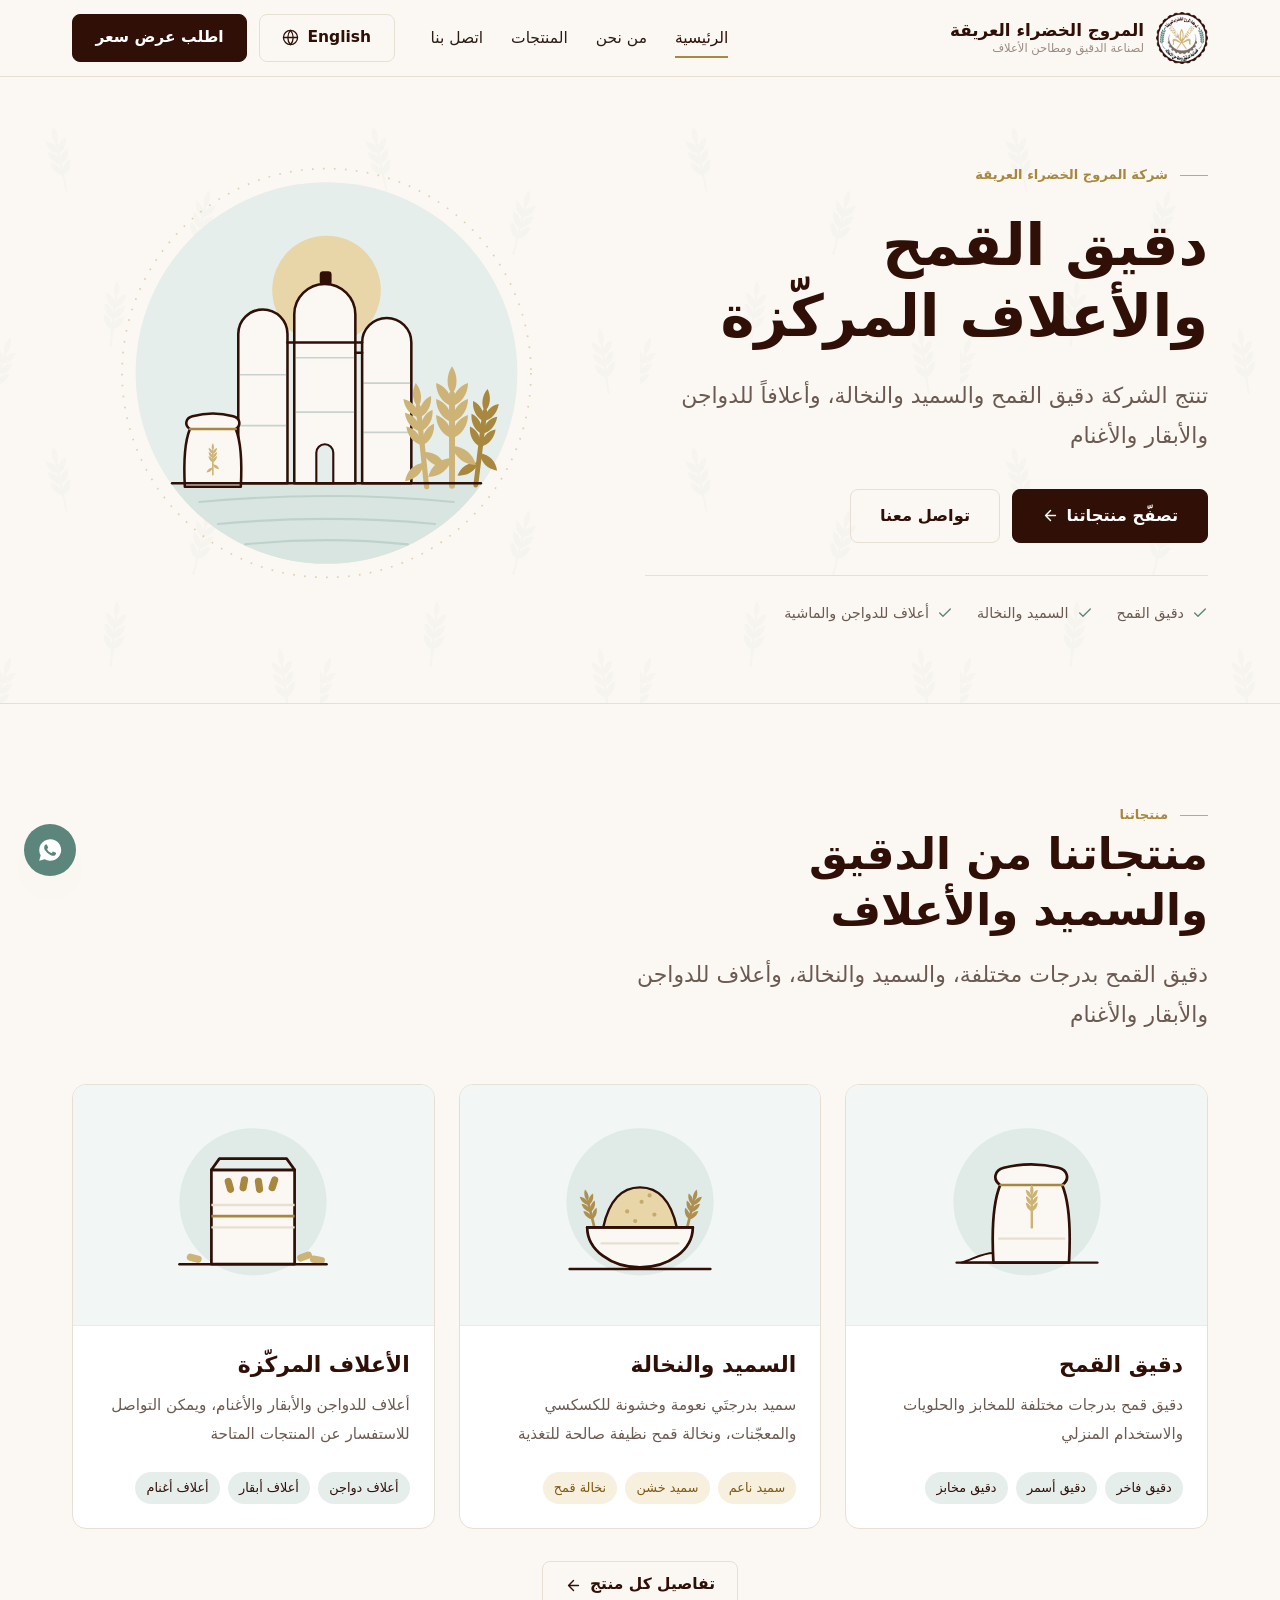
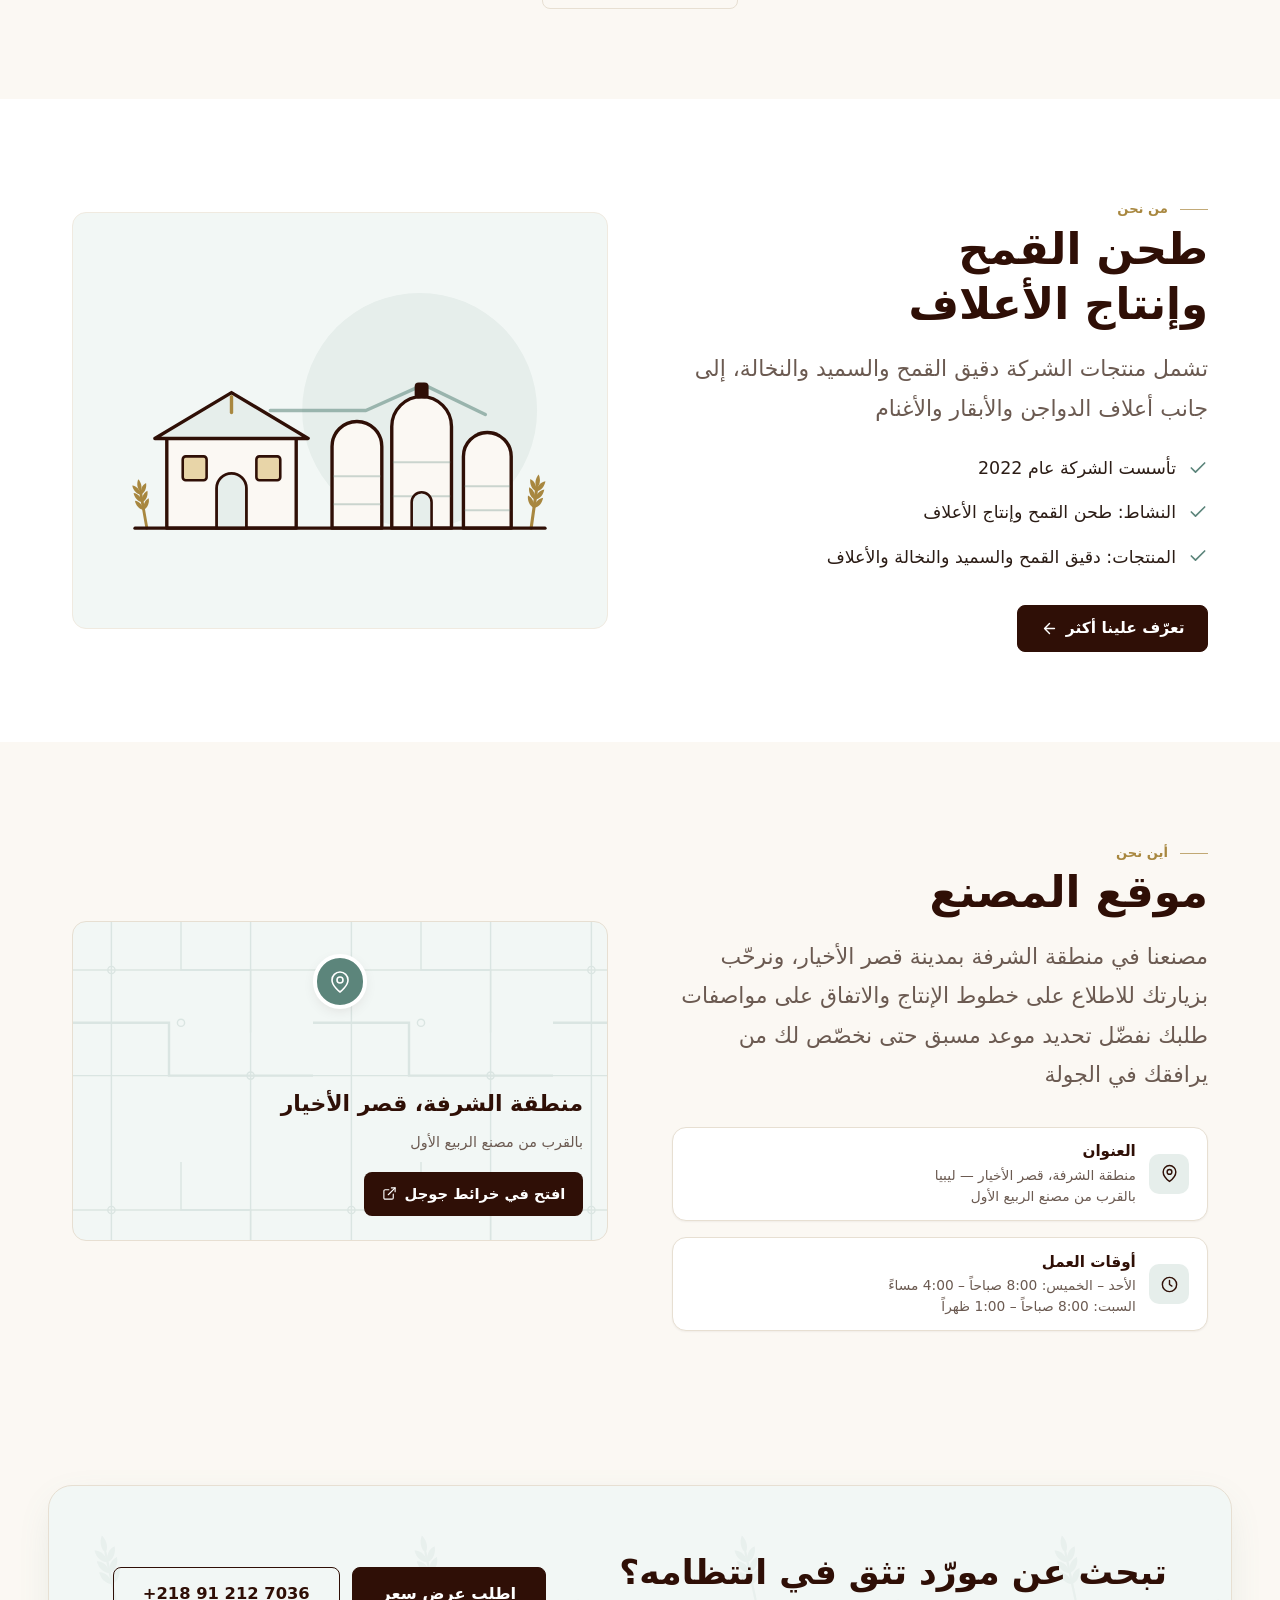
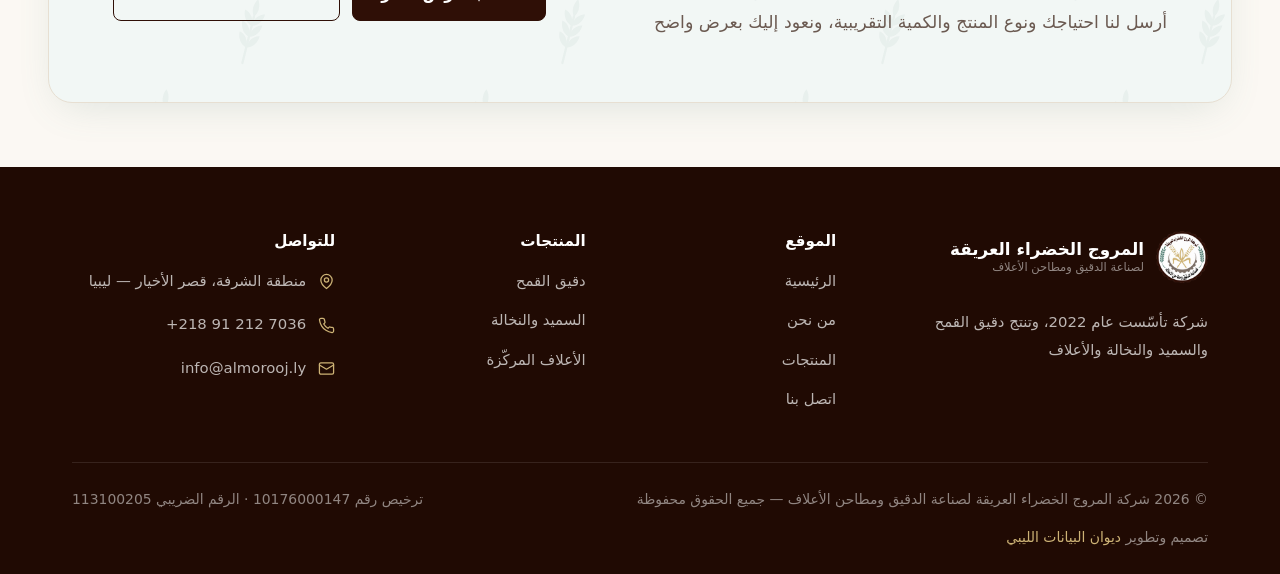
==== commit 87ec1884: "Keep factory location out of company introductions Co-authored-by: Copilot <223556219+Copilot@users." ====
--- a/index.html
+++ b/index.html
@@ -5,7 +5,7 @@
 <meta name="viewport" content="width=device-width, initial-scale=1">
 
 <title>المروج الخضراء العريقة | صناعة الدقيق ومطاحن الأعلاف</title>
-<meta name="description" content="شركة المروج الخضراء العريقة في قصر الأخيار، ليبيا، تنتج دقيق القمح والسميد والنخالة والأعلاف المركّزة للدواجن والماشية">
+<meta name="description" content="شركة المروج الخضراء العريقة تنتج دقيق القمح والسميد والنخالة والأعلاف المركّزة للدواجن والماشية">
 <meta name="author" content="شركة المروج الخضراء العريقة لصناعة الدقيق ومطاحن الأعلاف">
 <meta name="theme-color" content="#2f0f06">
 <link rel="canonical" href="https://almorooj.ly/">
@@ -19,7 +19,7 @@
 <meta property="og:locale:alternate" content="en_US">
 <meta property="og:site_name" content="المروج الخضراء العريقة">
 <meta property="og:title" content="المروج الخضراء العريقة | صناعة الدقيق ومطاحن الأعلاف">
-<meta property="og:description" content="دقيق القمح والسميد والنخالة والأعلاف المركّزة للدواجن والماشية من شركة المروج الخضراء العريقة في قصر الأخيار">
+<meta property="og:description" content="دقيق القمح والسميد والنخالة والأعلاف المركّزة للدواجن والماشية من شركة المروج الخضراء العريقة">
 <meta property="og:url" content="https://almorooj.ly/">
 <meta property="og:image" content="https://almorooj.ly/assets/img/og-image.png">
 <meta property="og:image:width" content="1200">
@@ -138,7 +138,7 @@
     <div class="container hero__inner">
       <div>
         <span class="eyebrow">شركة المروج الخضراء العريقة</span>
-        <h1 class="hero__title">دقيق القمح<br>والأعلاف في قصر الأخيار</h1>
+        <h1 class="hero__title">دقيق القمح<br>والأعلاف المركّزة</h1>
         <p class="hero__text">
           تنتج الشركة دقيق القمح والسميد والنخالة، وأعلافاً للدواجن والأبقار والأغنام
         </p>
@@ -243,14 +243,14 @@
     <div class="container split">
       <div class="reveal">
         <span class="eyebrow">من نحن</span>
-        <h2>طحن القمح وإنتاج الأعلاف في قصر الأخيار</h2>
+        <h2>طحن القمح وإنتاج الأعلاف</h2>
         <p class="lead" style="margin-block-start: var(--sp-4)">
           تشمل منتجات الشركة دقيق القمح والسميد والنخالة، إلى جانب أعلاف الدواجن والأبقار والأغنام
         </p>
         <ul class="check-list">
           <li>
             <svg viewBox="0 0 24 24" fill="none" stroke="currentColor" stroke-width="2" stroke-linecap="round" stroke-linejoin="round" aria-hidden="true"><path d="M20 6 9 17l-5-5"/></svg>
-            <span>المقر: قصر الأخيار، ليبيا</span>
+            <span>تأسست الشركة عام 2022</span>
           </li>
           <li>
             <svg viewBox="0 0 24 24" fill="none" stroke="currentColor" stroke-width="2" stroke-linecap="round" stroke-linejoin="round" aria-hidden="true"><path d="M20 6 9 17l-5-5"/></svg>
@@ -355,7 +355,7 @@
           </span>
         </div>
         <p class="site-footer__about">
-          شركة تأسّست عام <span dir="ltr">2022</span> في قصر الأخيار، وتنتج دقيق القمح والسميد والنخالة والأعلاف
+          شركة تأسّست عام <span dir="ltr">2022</span>، وتنتج دقيق القمح والسميد والنخالة والأعلاف
         </p>
       </div>
 
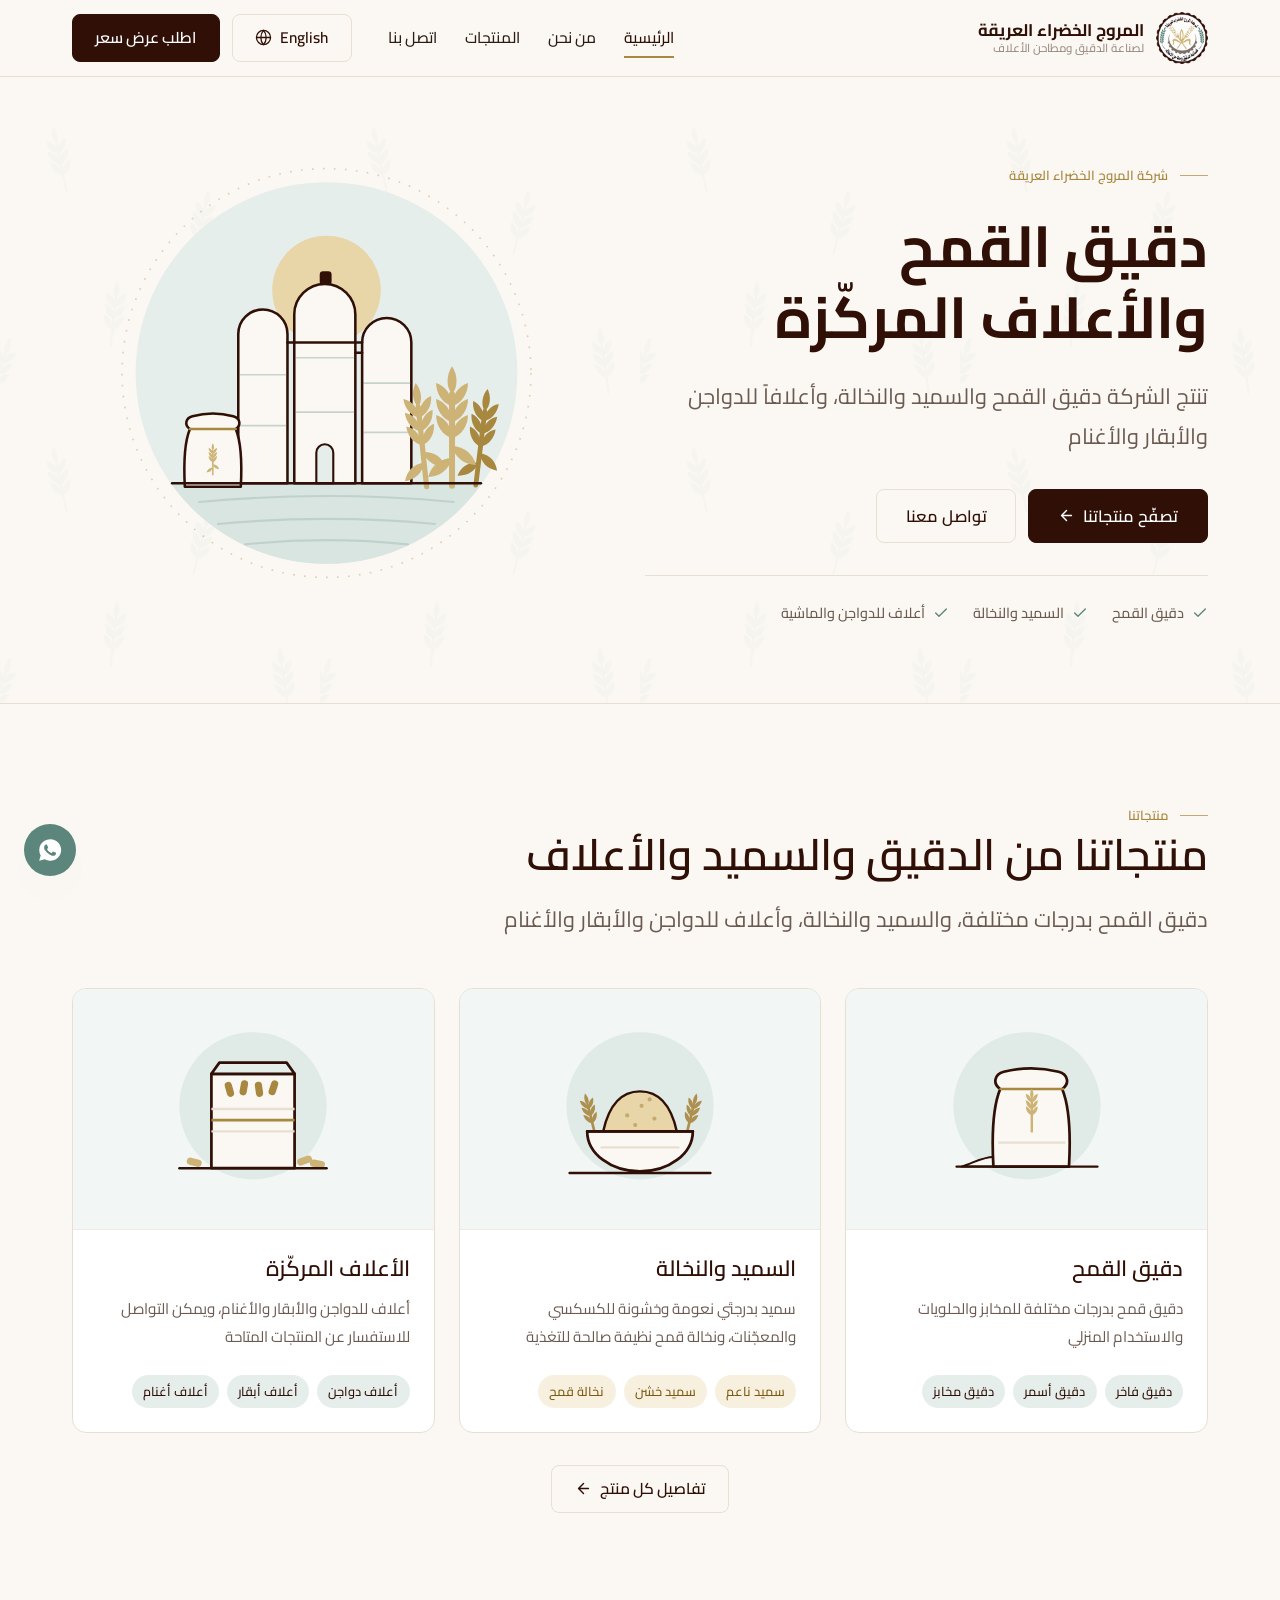
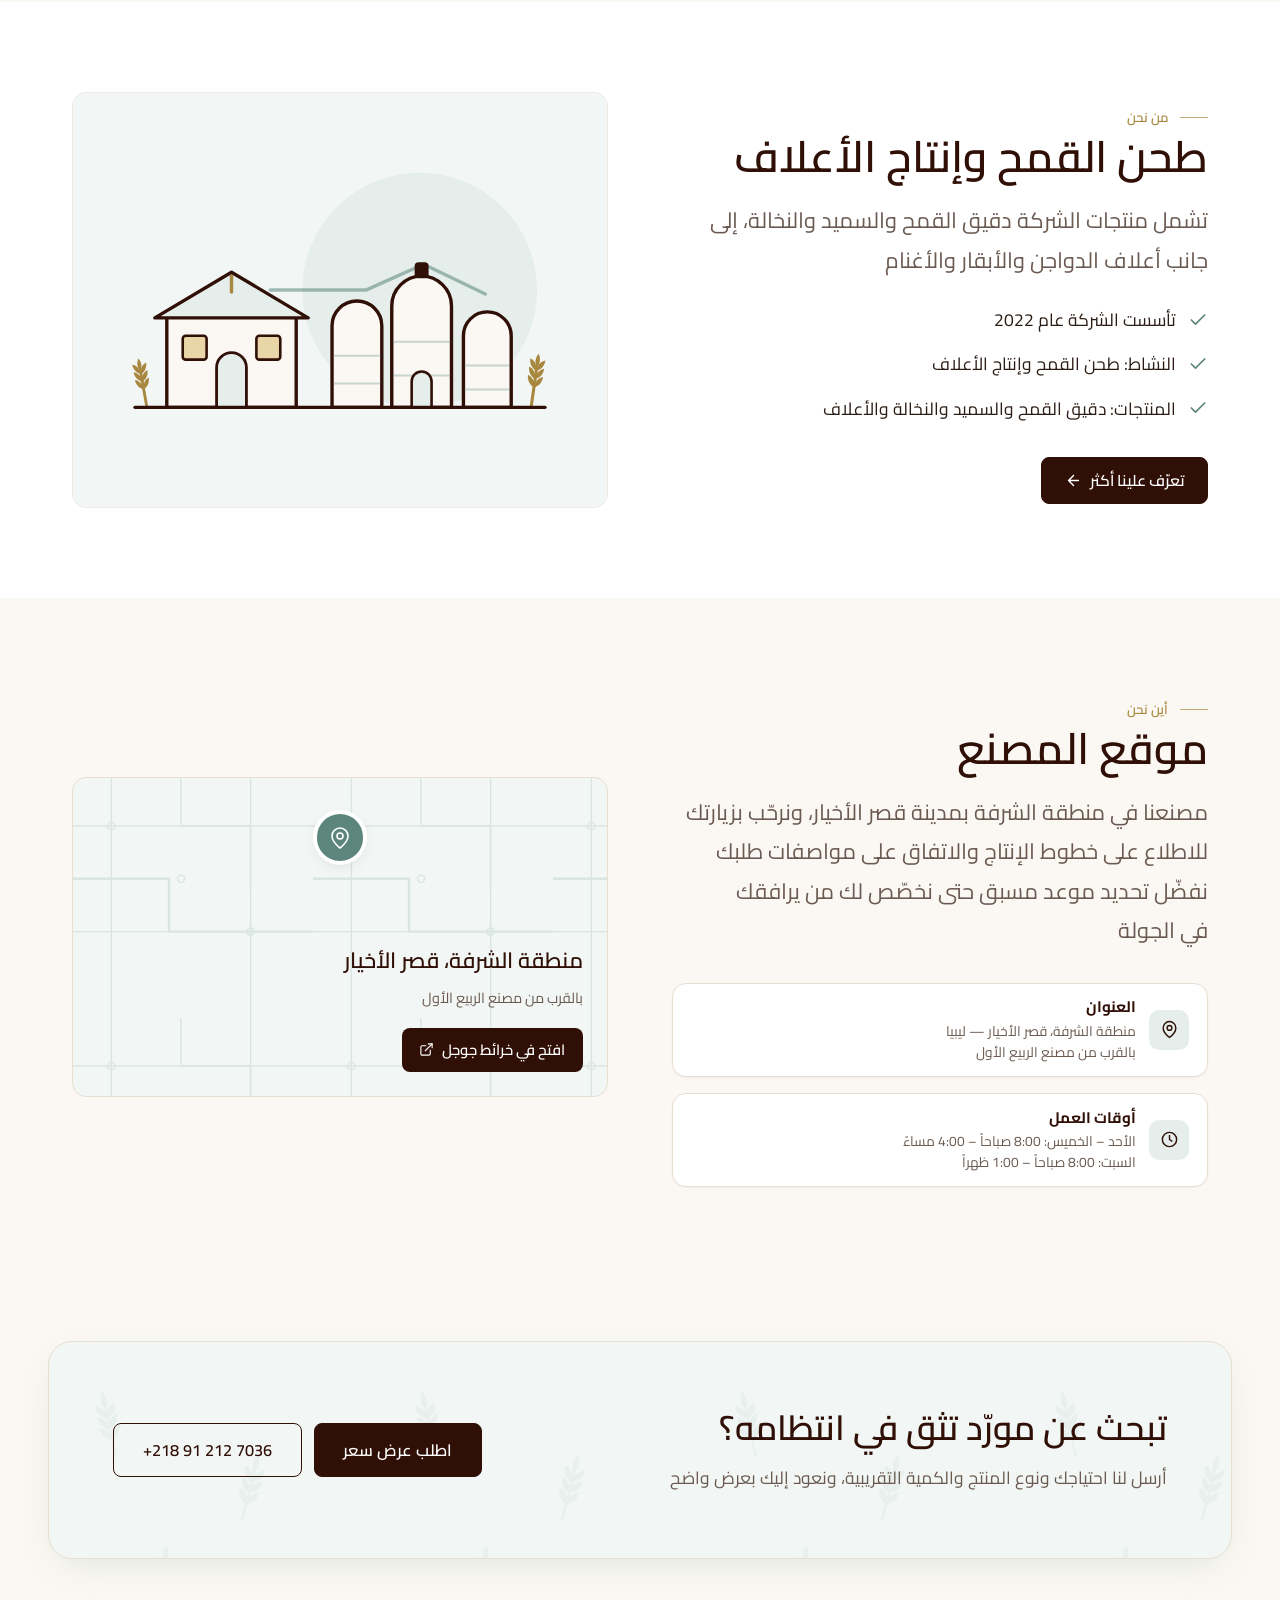
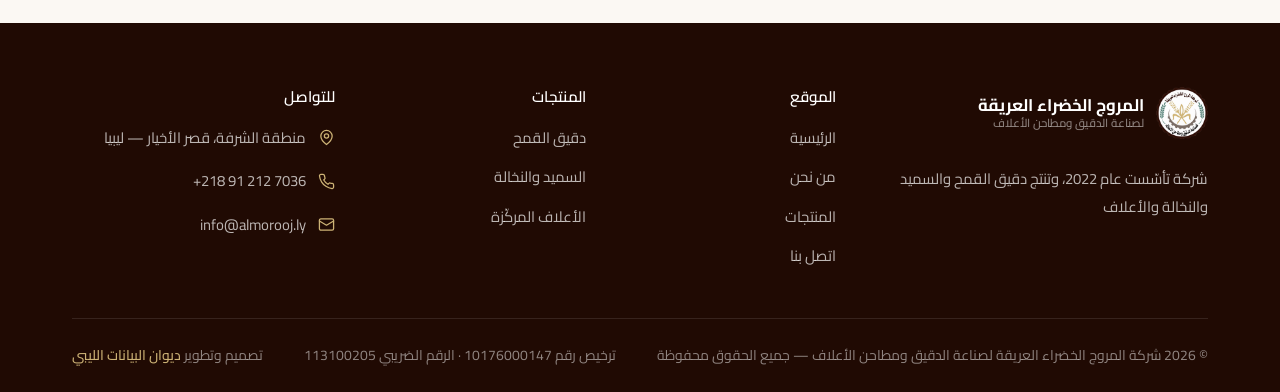
==== commit e6e1f9c6: "Switch site typography to self-hosted Cairo Co-authored-by: Copilot <223556219+Copilot@users.noreply" ====
--- a/index.html
+++ b/index.html
@@ -34,8 +34,8 @@
 <link rel="manifest" href="site.webmanifest">
 
 <!-- الخطوط والأنماط -->
-<link rel="preload" href="assets/fonts/ibm-plex-sans-arabic-400-arabic.woff2" as="font" type="font/woff2" crossorigin>
-<link rel="preload" href="assets/fonts/ibm-plex-sans-arabic-600-arabic.woff2" as="font" type="font/woff2" crossorigin>
+<link rel="preload" href="assets/fonts/cairo-arabic.woff2" as="font" type="font/woff2" crossorigin>
+<link rel="preload" href="assets/fonts/cairo-latin.woff2" as="font" type="font/woff2" crossorigin>
 <link rel="stylesheet" href="assets/css/fonts.css">
 <link rel="stylesheet" href="assets/css/base.css">
 <link rel="stylesheet" href="assets/css/components.css">
--- a/assets/css/fonts.css
+++ b/assets/css/fonts.css
@@ -1,83 +1,18 @@
-/* IBM Plex Sans Arabic — SIL Open Font License 1.1
-   Self-hosted for speed and privacy (no third-party requests).
-   Source: https://fonts.google.com/specimen/IBM+Plex+Sans+Arabic */
-
-/* arabic */
+/* Cairo — SIL Open Font License 1.1; self-hosted to avoid third-party requests. */
 @font-face {
-  font-family: 'IBM Plex Sans Arabic';
+  font-family: 'Cairo';
   font-style: normal;
-  font-weight: 400;
+  font-weight: 400 700;
   font-display: swap;
-  src: url('../fonts/ibm-plex-sans-arabic-400-arabic.woff2') format('woff2');
-  unicode-range: U+0600-06FF, U+0750-077F, U+0870-088E, U+0890-0891, U+0897-08E1, U+08E3-08FF, U+200C-200E, U+2010-2011, U+204F, U+2E41, U+FB50-FDFF, U+FE70-FE74, U+FE76-FEFC, U+102E0-102FB, U+10E60-10E7E, U+10EC2-10EC4, U+10EFC-10EFF, U+1EE00-1EE03, U+1EE05-1EE1F, U+1EE21-1EE22, U+1EE24, U+1EE27, U+1EE29-1EE32, U+1EE34-1EE37, U+1EE39, U+1EE3B, U+1EE42, U+1EE47, U+1EE49, U+1EE4B, U+1EE4D-1EE4F, U+1EE51-1EE52, U+1EE54, U+1EE57, U+1EE59, U+1EE5B, U+1EE5D, U+1EE5F, U+1EE61-1EE62, U+1EE64, U+1EE67-1EE6A, U+1EE6C-1EE72, U+1EE74-1EE77, U+1EE79-1EE7C, U+1EE7E, U+1EE80-1EE89, U+1EE8B-1EE9B, U+1EEA1-1EEA3, U+1EEA5-1EEA9, U+1EEAB-1EEBB, U+1EEF0-1EEF1;
+  src: url('../fonts/cairo-arabic.woff2') format('woff2');
+  unicode-range: U+0600-06FF, U+0750-077F, U+0870-0891, U+0897-08E1, U+08E3-08FF, U+200C-200E, U+2010-2011, U+204F, U+2E41, U+FB50-FDFF, U+FE70-FE74, U+FE76-FEFC, U+102E0-102FB, U+10E60-10E7E, U+10EC2-10EC7, U+10EC9-10EEE, U+10EF0-10EFF, U+1EE00-1EE03, U+1EE05-1EE1F, U+1EE21-1EE22, U+1EE24, U+1EE27, U+1EE29-1EE32, U+1EE34-1EE37, U+1EE39, U+1EE3B, U+1EE42, U+1EE47, U+1EE49, U+1EE4B, U+1EE4D-1EE4F, U+1EE51-1EE52, U+1EE54, U+1EE57, U+1EE59, U+1EE5B, U+1EE5D, U+1EE5F, U+1EE61-1EE62, U+1EE64, U+1EE67-1EE6A, U+1EE6C-1EE72, U+1EE74-1EE77, U+1EE79-1EE7C, U+1EE7E, U+1EE80-1EE89, U+1EE8B-1EE9B, U+1EEA1-1EEA3, U+1EEA5-1EEA9, U+1EEAB-1EEBB, U+1EEF0-1EEF1;
 }
 
-/* latin */
 @font-face {
-  font-family: 'IBM Plex Sans Arabic';
+  font-family: 'Cairo';
   font-style: normal;
-  font-weight: 400;
+  font-weight: 400 700;
   font-display: swap;
-  src: url('../fonts/ibm-plex-sans-arabic-400-latin.woff2') format('woff2');
+  src: url('../fonts/cairo-latin.woff2') format('woff2');
   unicode-range: U+0000-00FF, U+0131, U+0152-0153, U+02BB-02BC, U+02C6, U+02DA, U+02DC, U+0304, U+0308, U+0329, U+2000-206F, U+20AC, U+2122, U+2191, U+2193, U+2212, U+2215, U+FEFF, U+FFFD;
 }
-
-/* arabic */
-@font-face {
-  font-family: 'IBM Plex Sans Arabic';
-  font-style: normal;
-  font-weight: 500;
-  font-display: swap;
-  src: url('../fonts/ibm-plex-sans-arabic-500-arabic.woff2') format('woff2');
-  unicode-range: U+0600-06FF, U+0750-077F, U+0870-088E, U+0890-0891, U+0897-08E1, U+08E3-08FF, U+200C-200E, U+2010-2011, U+204F, U+2E41, U+FB50-FDFF, U+FE70-FE74, U+FE76-FEFC, U+102E0-102FB, U+10E60-10E7E, U+10EC2-10EC4, U+10EFC-10EFF, U+1EE00-1EE03, U+1EE05-1EE1F, U+1EE21-1EE22, U+1EE24, U+1EE27, U+1EE29-1EE32, U+1EE34-1EE37, U+1EE39, U+1EE3B, U+1EE42, U+1EE47, U+1EE49, U+1EE4B, U+1EE4D-1EE4F, U+1EE51-1EE52, U+1EE54, U+1EE57, U+1EE59, U+1EE5B, U+1EE5D, U+1EE5F, U+1EE61-1EE62, U+1EE64, U+1EE67-1EE6A, U+1EE6C-1EE72, U+1EE74-1EE77, U+1EE79-1EE7C, U+1EE7E, U+1EE80-1EE89, U+1EE8B-1EE9B, U+1EEA1-1EEA3, U+1EEA5-1EEA9, U+1EEAB-1EEBB, U+1EEF0-1EEF1;
-}
-
-/* latin */
-@font-face {
-  font-family: 'IBM Plex Sans Arabic';
-  font-style: normal;
-  font-weight: 500;
-  font-display: swap;
-  src: url('../fonts/ibm-plex-sans-arabic-500-latin.woff2') format('woff2');
-  unicode-range: U+0000-00FF, U+0131, U+0152-0153, U+02BB-02BC, U+02C6, U+02DA, U+02DC, U+0304, U+0308, U+0329, U+2000-206F, U+20AC, U+2122, U+2191, U+2193, U+2212, U+2215, U+FEFF, U+FFFD;
-}
-
-/* arabic */
-@font-face {
-  font-family: 'IBM Plex Sans Arabic';
-  font-style: normal;
-  font-weight: 600;
-  font-display: swap;
-  src: url('../fonts/ibm-plex-sans-arabic-600-arabic.woff2') format('woff2');
-  unicode-range: U+0600-06FF, U+0750-077F, U+0870-088E, U+0890-0891, U+0897-08E1, U+08E3-08FF, U+200C-200E, U+2010-2011, U+204F, U+2E41, U+FB50-FDFF, U+FE70-FE74, U+FE76-FEFC, U+102E0-102FB, U+10E60-10E7E, U+10EC2-10EC4, U+10EFC-10EFF, U+1EE00-1EE03, U+1EE05-1EE1F, U+1EE21-1EE22, U+1EE24, U+1EE27, U+1EE29-1EE32, U+1EE34-1EE37, U+1EE39, U+1EE3B, U+1EE42, U+1EE47, U+1EE49, U+1EE4B, U+1EE4D-1EE4F, U+1EE51-1EE52, U+1EE54, U+1EE57, U+1EE59, U+1EE5B, U+1EE5D, U+1EE5F, U+1EE61-1EE62, U+1EE64, U+1EE67-1EE6A, U+1EE6C-1EE72, U+1EE74-1EE77, U+1EE79-1EE7C, U+1EE7E, U+1EE80-1EE89, U+1EE8B-1EE9B, U+1EEA1-1EEA3, U+1EEA5-1EEA9, U+1EEAB-1EEBB, U+1EEF0-1EEF1;
-}
-
-/* latin */
-@font-face {
-  font-family: 'IBM Plex Sans Arabic';
-  font-style: normal;
-  font-weight: 600;
-  font-display: swap;
-  src: url('../fonts/ibm-plex-sans-arabic-600-latin.woff2') format('woff2');
-  unicode-range: U+0000-00FF, U+0131, U+0152-0153, U+02BB-02BC, U+02C6, U+02DA, U+02DC, U+0304, U+0308, U+0329, U+2000-206F, U+20AC, U+2122, U+2191, U+2193, U+2212, U+2215, U+FEFF, U+FFFD;
-}
-
-/* arabic */
-@font-face {
-  font-family: 'IBM Plex Sans Arabic';
-  font-style: normal;
-  font-weight: 700;
-  font-display: swap;
-  src: url('../fonts/ibm-plex-sans-arabic-700-arabic.woff2') format('woff2');
-  unicode-range: U+0600-06FF, U+0750-077F, U+0870-088E, U+0890-0891, U+0897-08E1, U+08E3-08FF, U+200C-200E, U+2010-2011, U+204F, U+2E41, U+FB50-FDFF, U+FE70-FE74, U+FE76-FEFC, U+102E0-102FB, U+10E60-10E7E, U+10EC2-10EC4, U+10EFC-10EFF, U+1EE00-1EE03, U+1EE05-1EE1F, U+1EE21-1EE22, U+1EE24, U+1EE27, U+1EE29-1EE32, U+1EE34-1EE37, U+1EE39, U+1EE3B, U+1EE42, U+1EE47, U+1EE49, U+1EE4B, U+1EE4D-1EE4F, U+1EE51-1EE52, U+1EE54, U+1EE57, U+1EE59, U+1EE5B, U+1EE5D, U+1EE5F, U+1EE61-1EE62, U+1EE64, U+1EE67-1EE6A, U+1EE6C-1EE72, U+1EE74-1EE77, U+1EE79-1EE7C, U+1EE7E, U+1EE80-1EE89, U+1EE8B-1EE9B, U+1EEA1-1EEA3, U+1EEA5-1EEA9, U+1EEAB-1EEBB, U+1EEF0-1EEF1;
-}
-
-/* latin */
-@font-face {
-  font-family: 'IBM Plex Sans Arabic';
-  font-style: normal;
-  font-weight: 700;
-  font-display: swap;
-  src: url('../fonts/ibm-plex-sans-arabic-700-latin.woff2') format('woff2');
-  unicode-range: U+0000-00FF, U+0131, U+0152-0153, U+02BB-02BC, U+02C6, U+02DA, U+02DC, U+0304, U+0308, U+0329, U+2000-206F, U+20AC, U+2122, U+2191, U+2193, U+2212, U+2215, U+FEFF, U+FFFD;
-}
--- a/assets/css/base.css
+++ b/assets/css/base.css
@@ -44,8 +44,8 @@
   --accent: var(--c-gold);
 
   /* التيبوغرافيا */
-  --font-ar: 'IBM Plex Sans Arabic', 'Segoe UI', system-ui, sans-serif;
-  --font-num: 'IBM Plex Sans Arabic', ui-monospace, monospace;
+  --font-ar: 'Cairo', 'Segoe UI', system-ui, sans-serif;
+  --font-num: 'Cairo', ui-monospace, monospace;
 
   --step--1: clamp(0.82rem, 0.79rem + 0.14vw, 0.9rem);
   --step-0: clamp(1rem, 0.97rem + 0.16vw, 1.09rem);
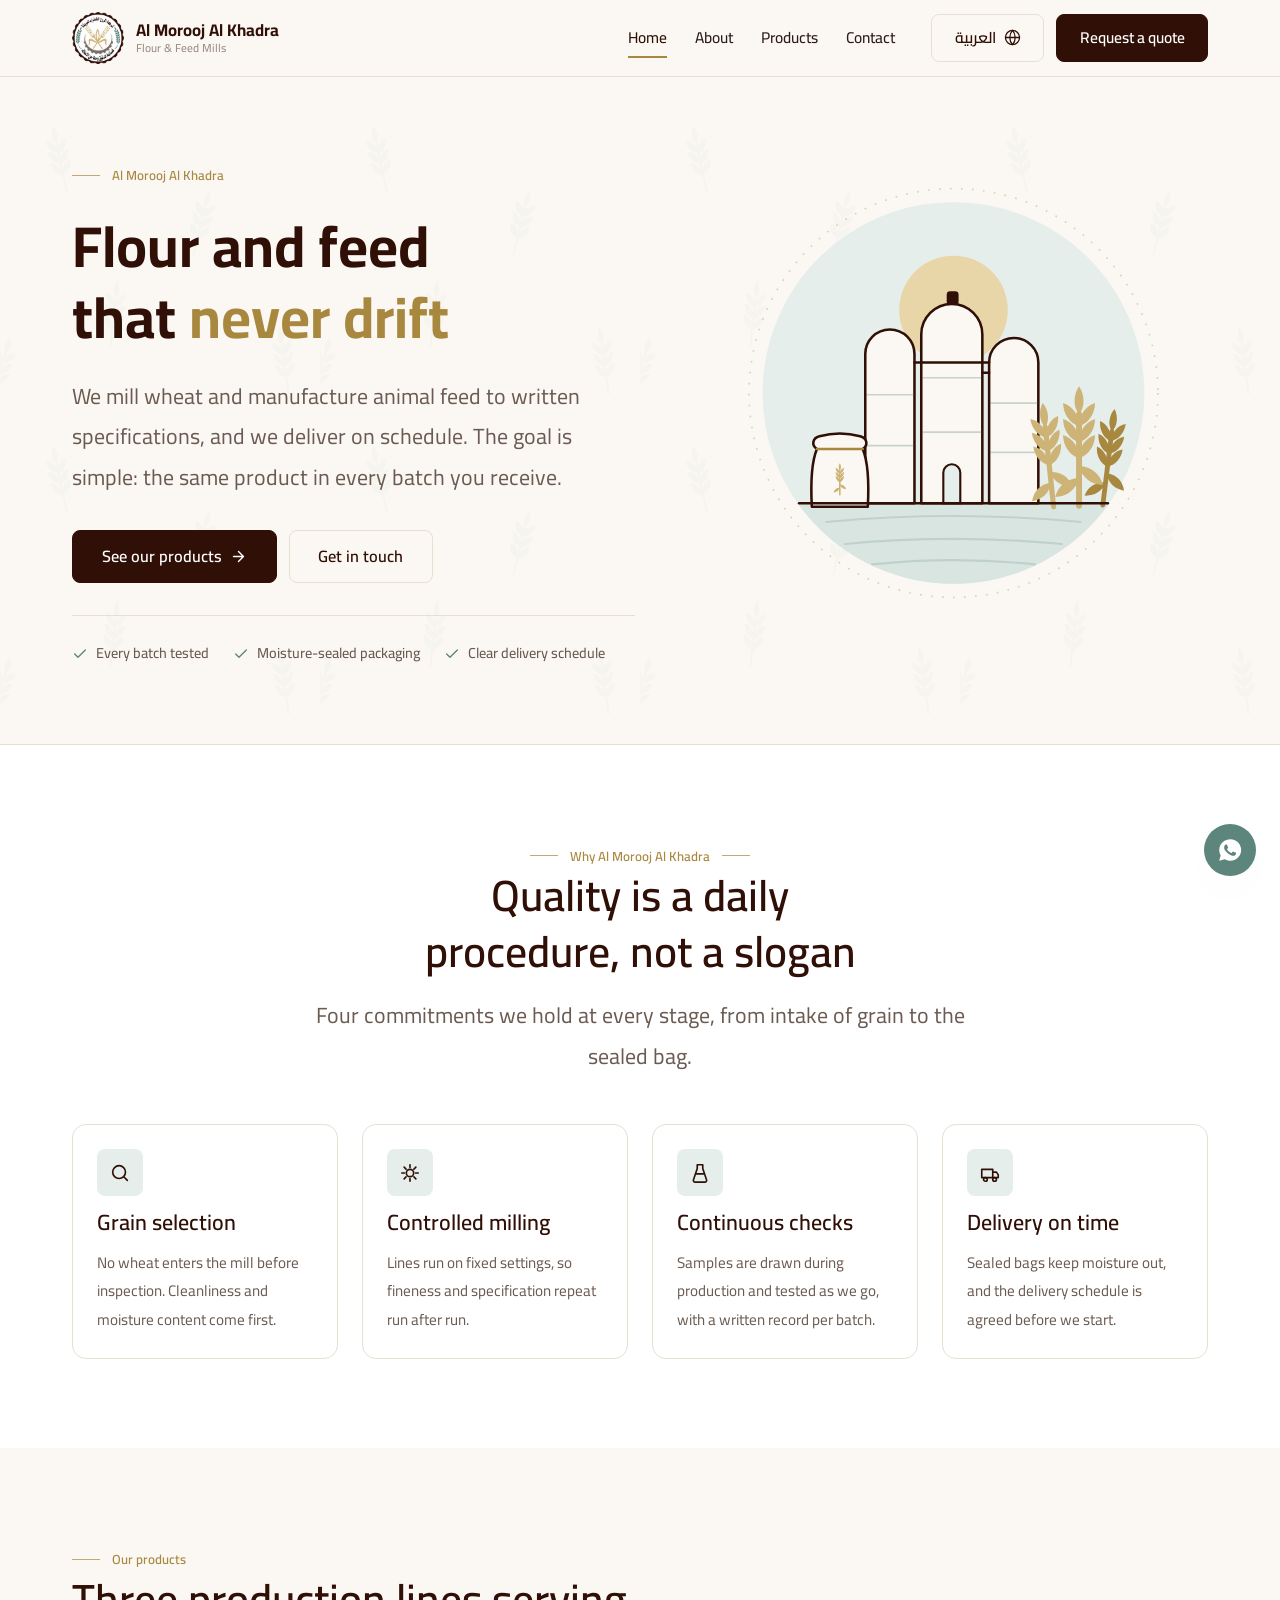
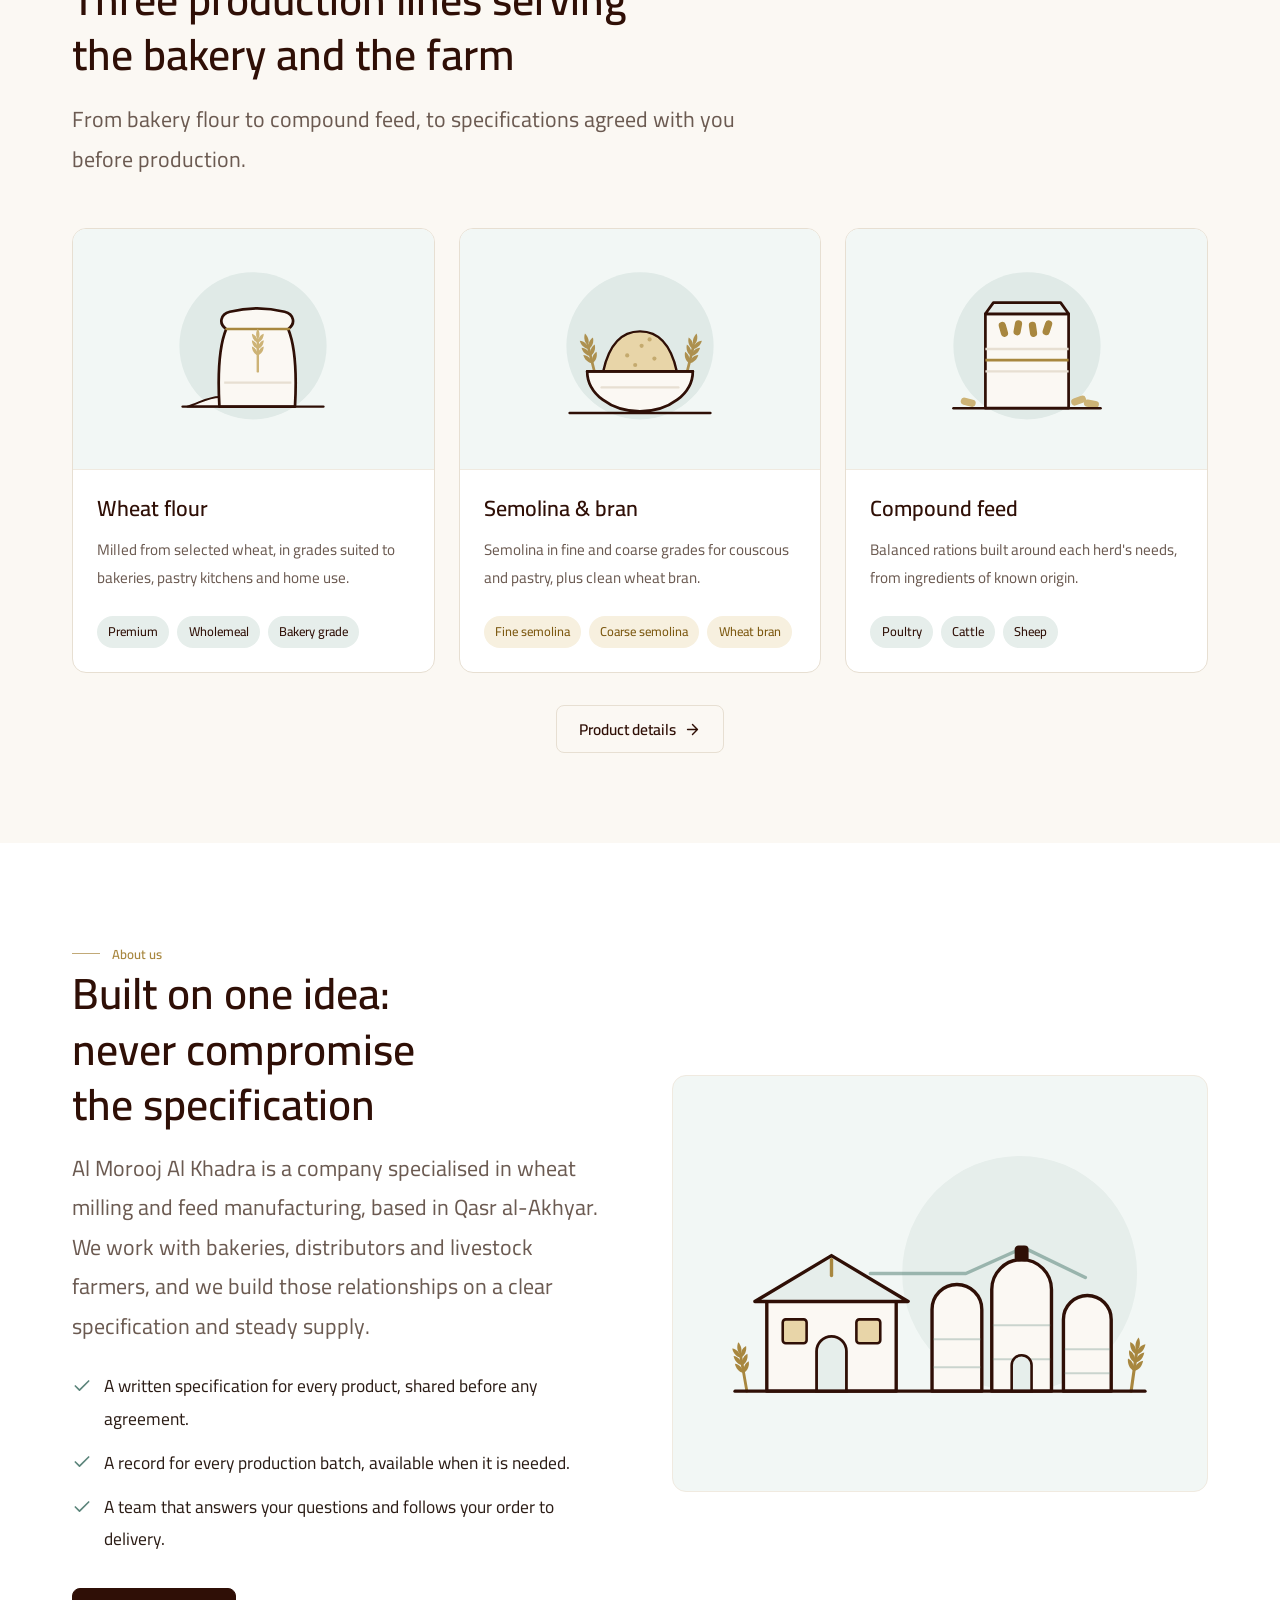
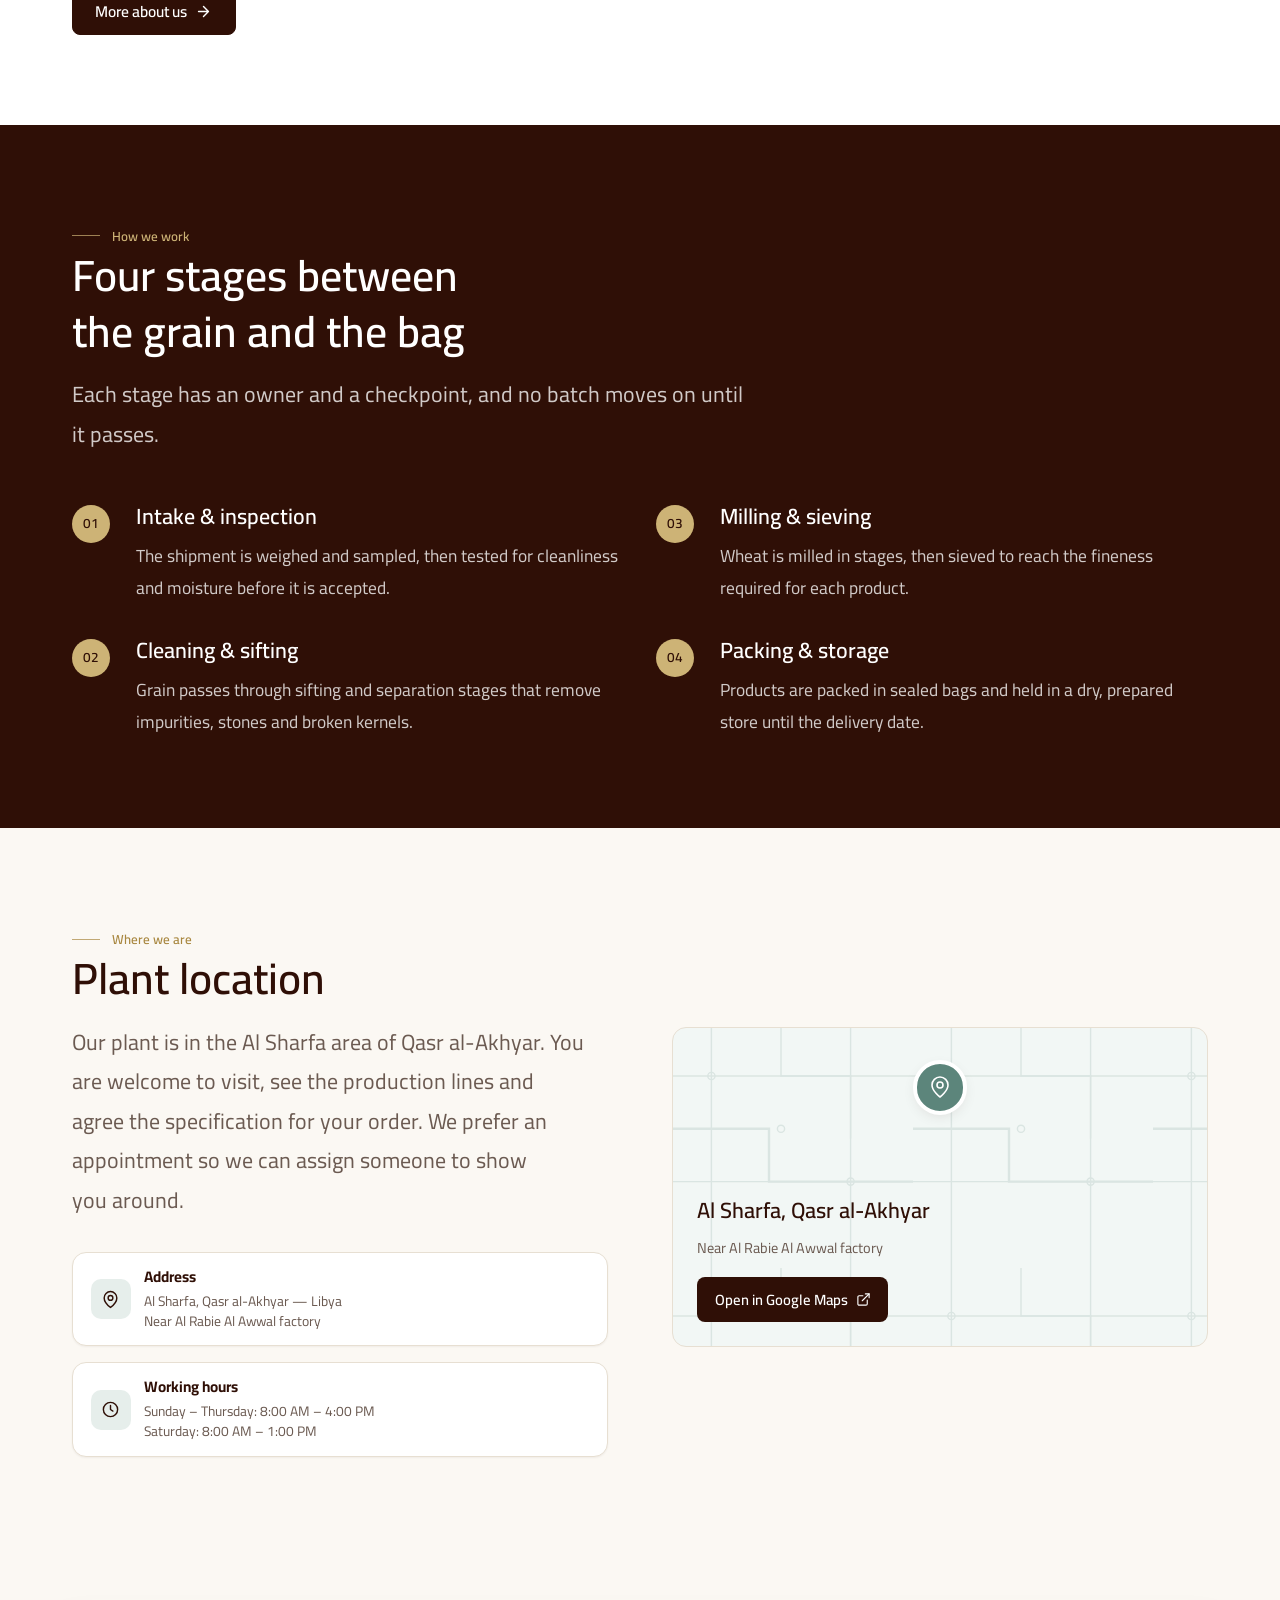
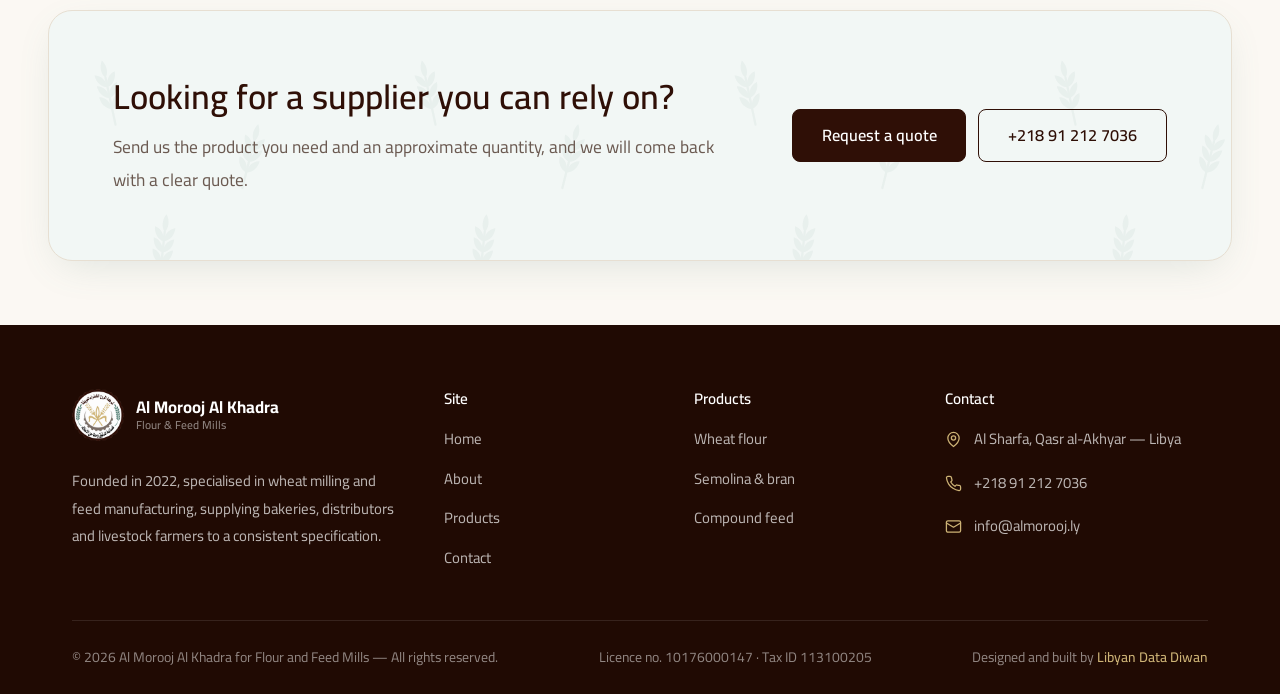
==== commit 93b5e304: "Select homepage language from browser preference Co-authored-by: Copilot <223556219+Copilot@users.no" ====
--- a/index.html
+++ b/index.html
@@ -6,6 +6,38 @@
 
 <title>المروج الخضراء العريقة | صناعة الدقيق ومطاحن الأعلاف</title>
 <meta name="description" content="شركة المروج الخضراء العريقة تنتج دقيق القمح والسميد والنخالة والأعلاف المركّزة للدواجن والماشية">
+<script>
+(function () {
+  var language = null;
+  try {
+    language = localStorage.getItem('almorooj-language');
+  } catch (error) {
+    console.warn('Could not read the saved language preference', error);
+  }
+
+  if (language !== 'ar' && language !== 'en') {
+    var preferences = navigator.languages && navigator.languages.length
+      ? navigator.languages
+      : [navigator.language || 'ar'];
+    language = 'ar';
+    for (var i = 0; i < preferences.length; i++) {
+      var preferred = String(preferences[i]).toLowerCase();
+      if (/^ar(?:-|$)/.test(preferred)) {
+        language = 'ar';
+        break;
+      }
+      if (/^en(?:-|$)/.test(preferred)) {
+        language = 'en';
+        break;
+      }
+    }
+  }
+
+  if (language === 'en' && /^\/(?:index\.html)?$/.test(location.pathname)) {
+    location.replace('/en/' + location.search + location.hash);
+  }
+})();
+</script>
 <meta name="author" content="شركة المروج الخضراء العريقة لصناعة الدقيق ومطاحن الأعلاف">
 <meta name="theme-color" content="#2f0f06">
 <link rel="canonical" href="https://almorooj.ly/">
